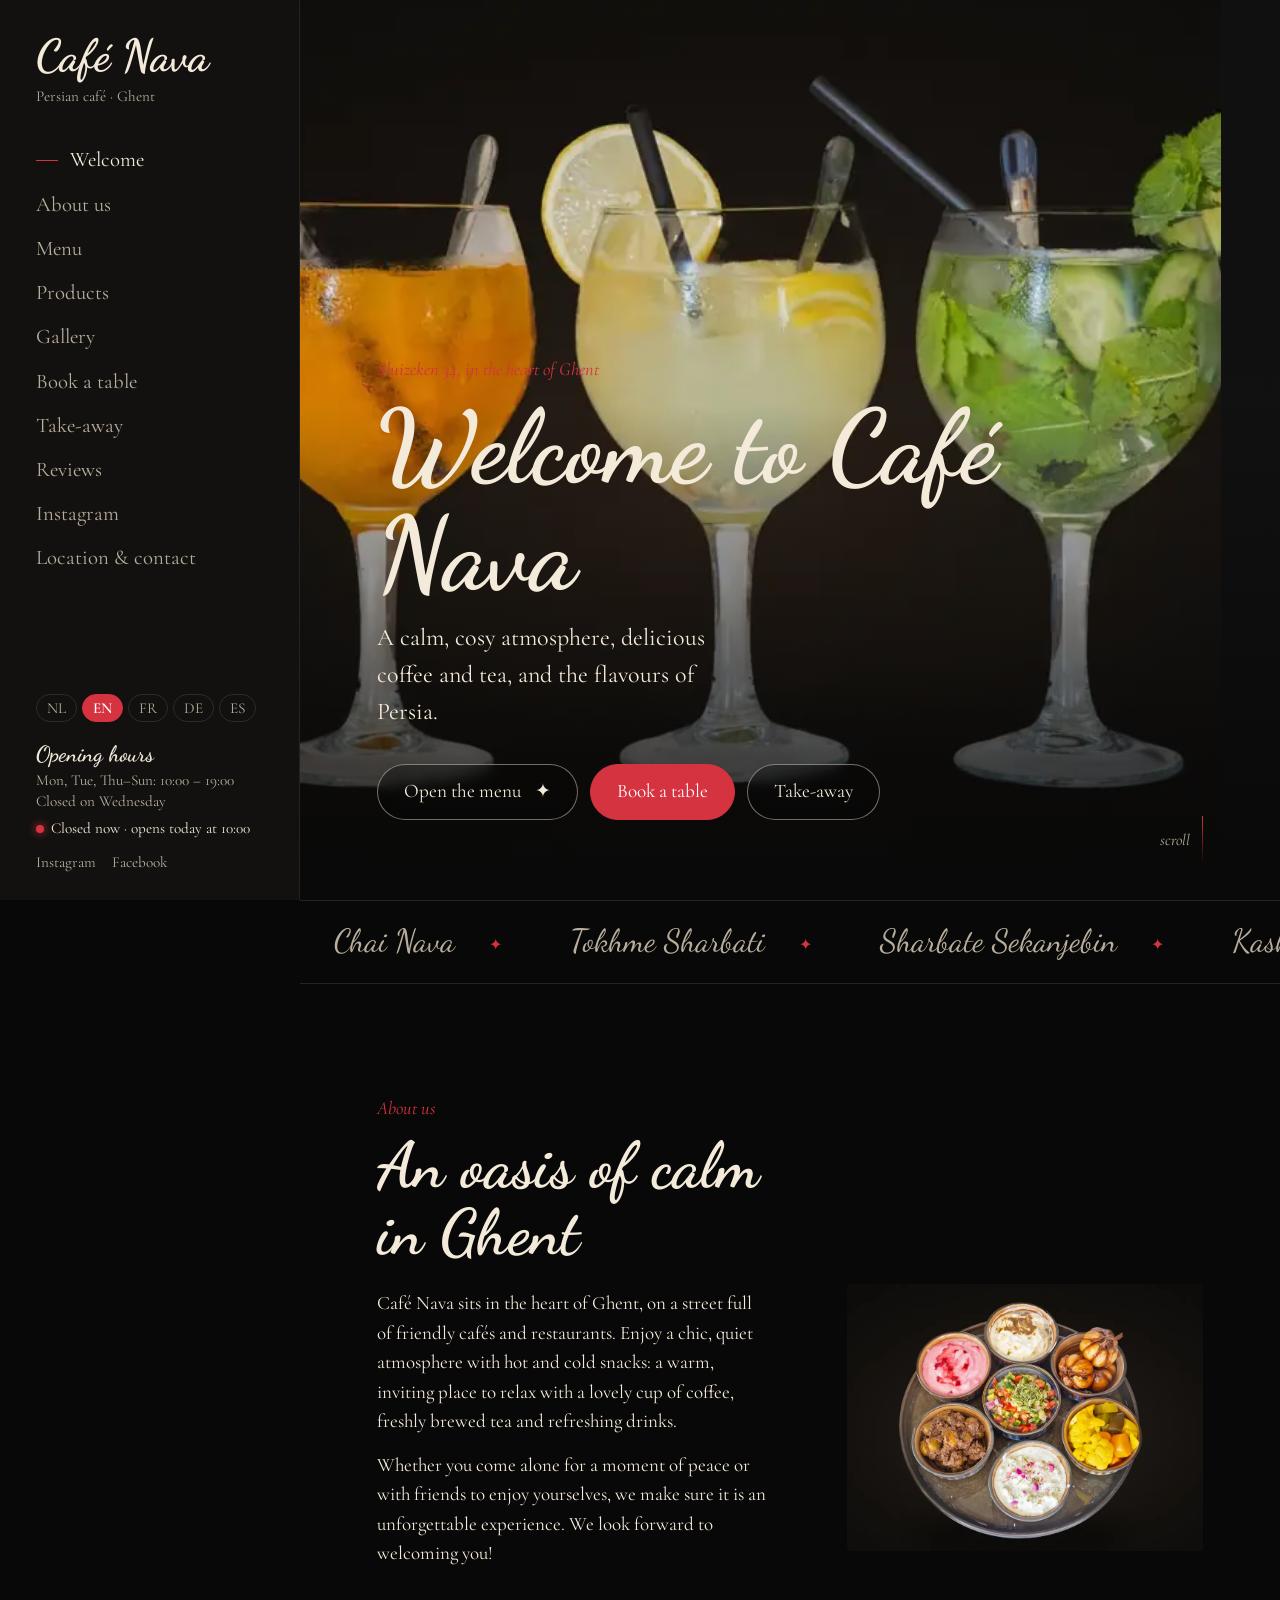
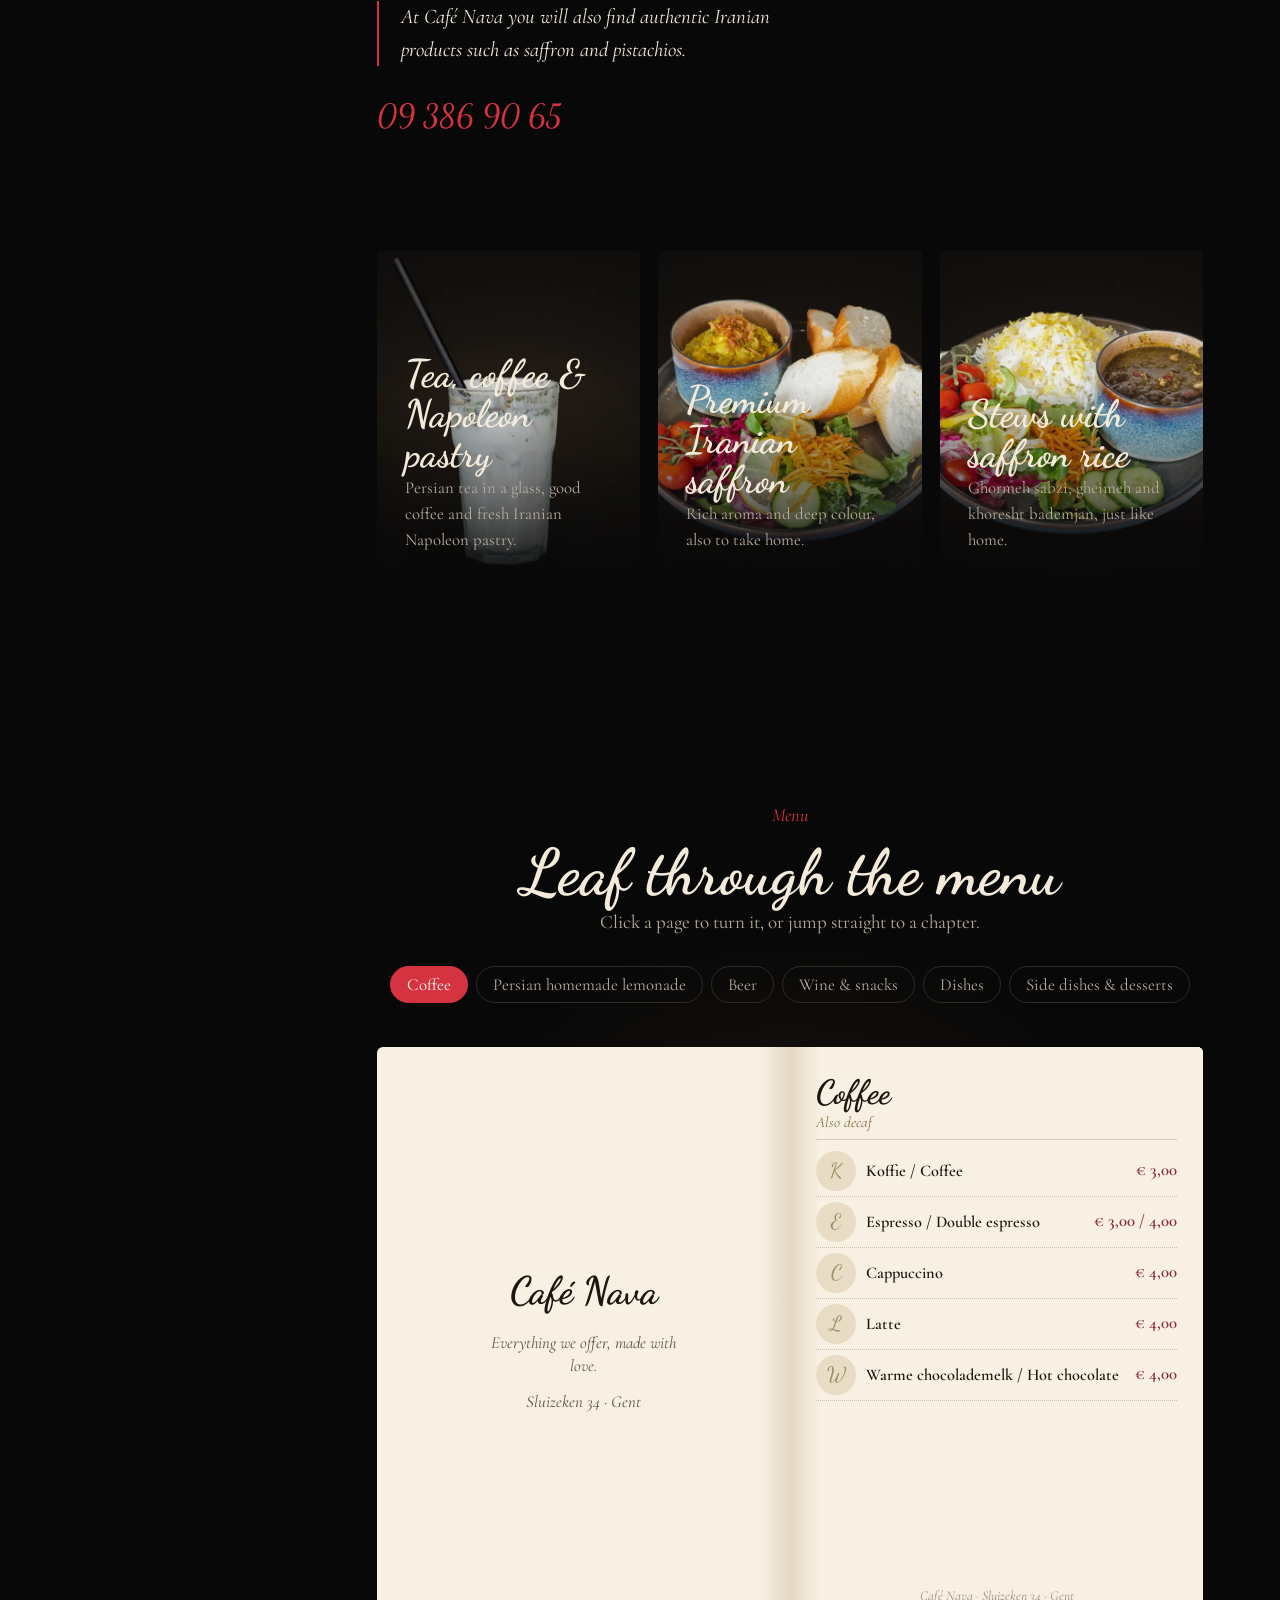
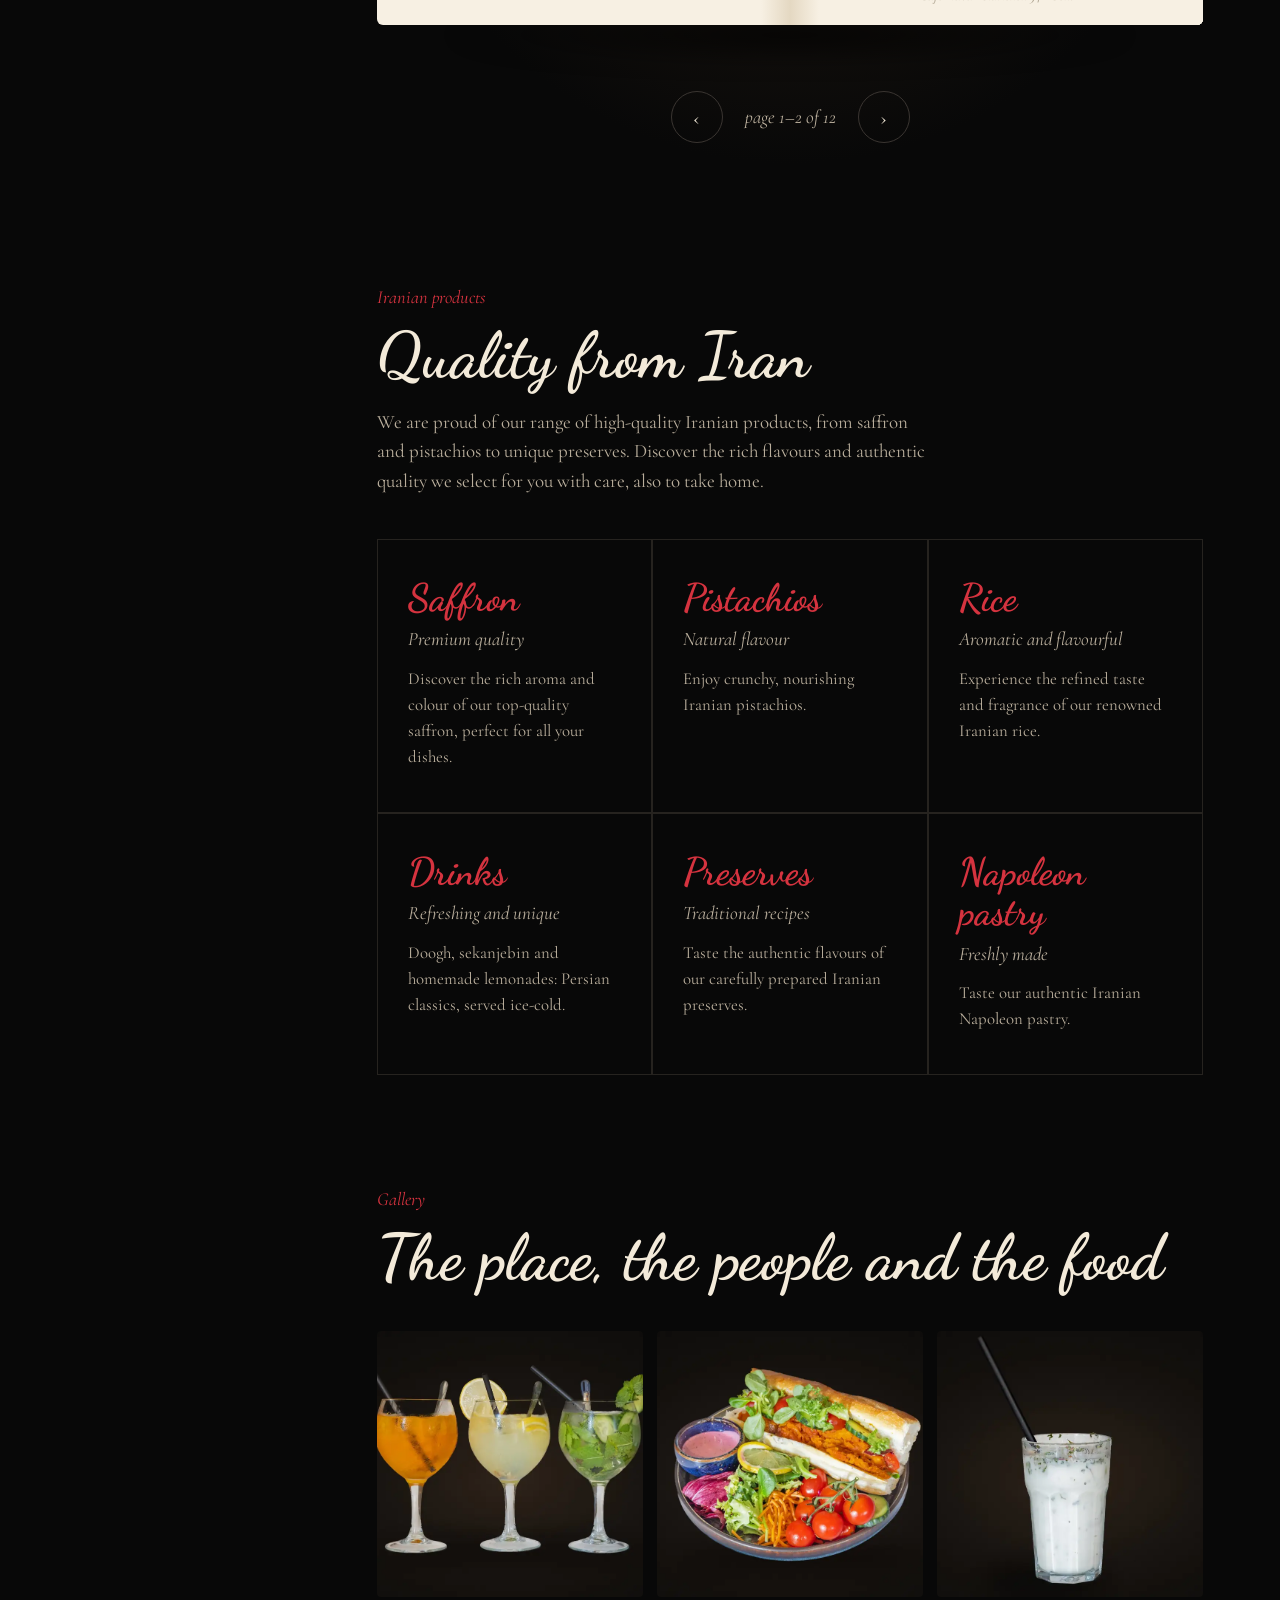
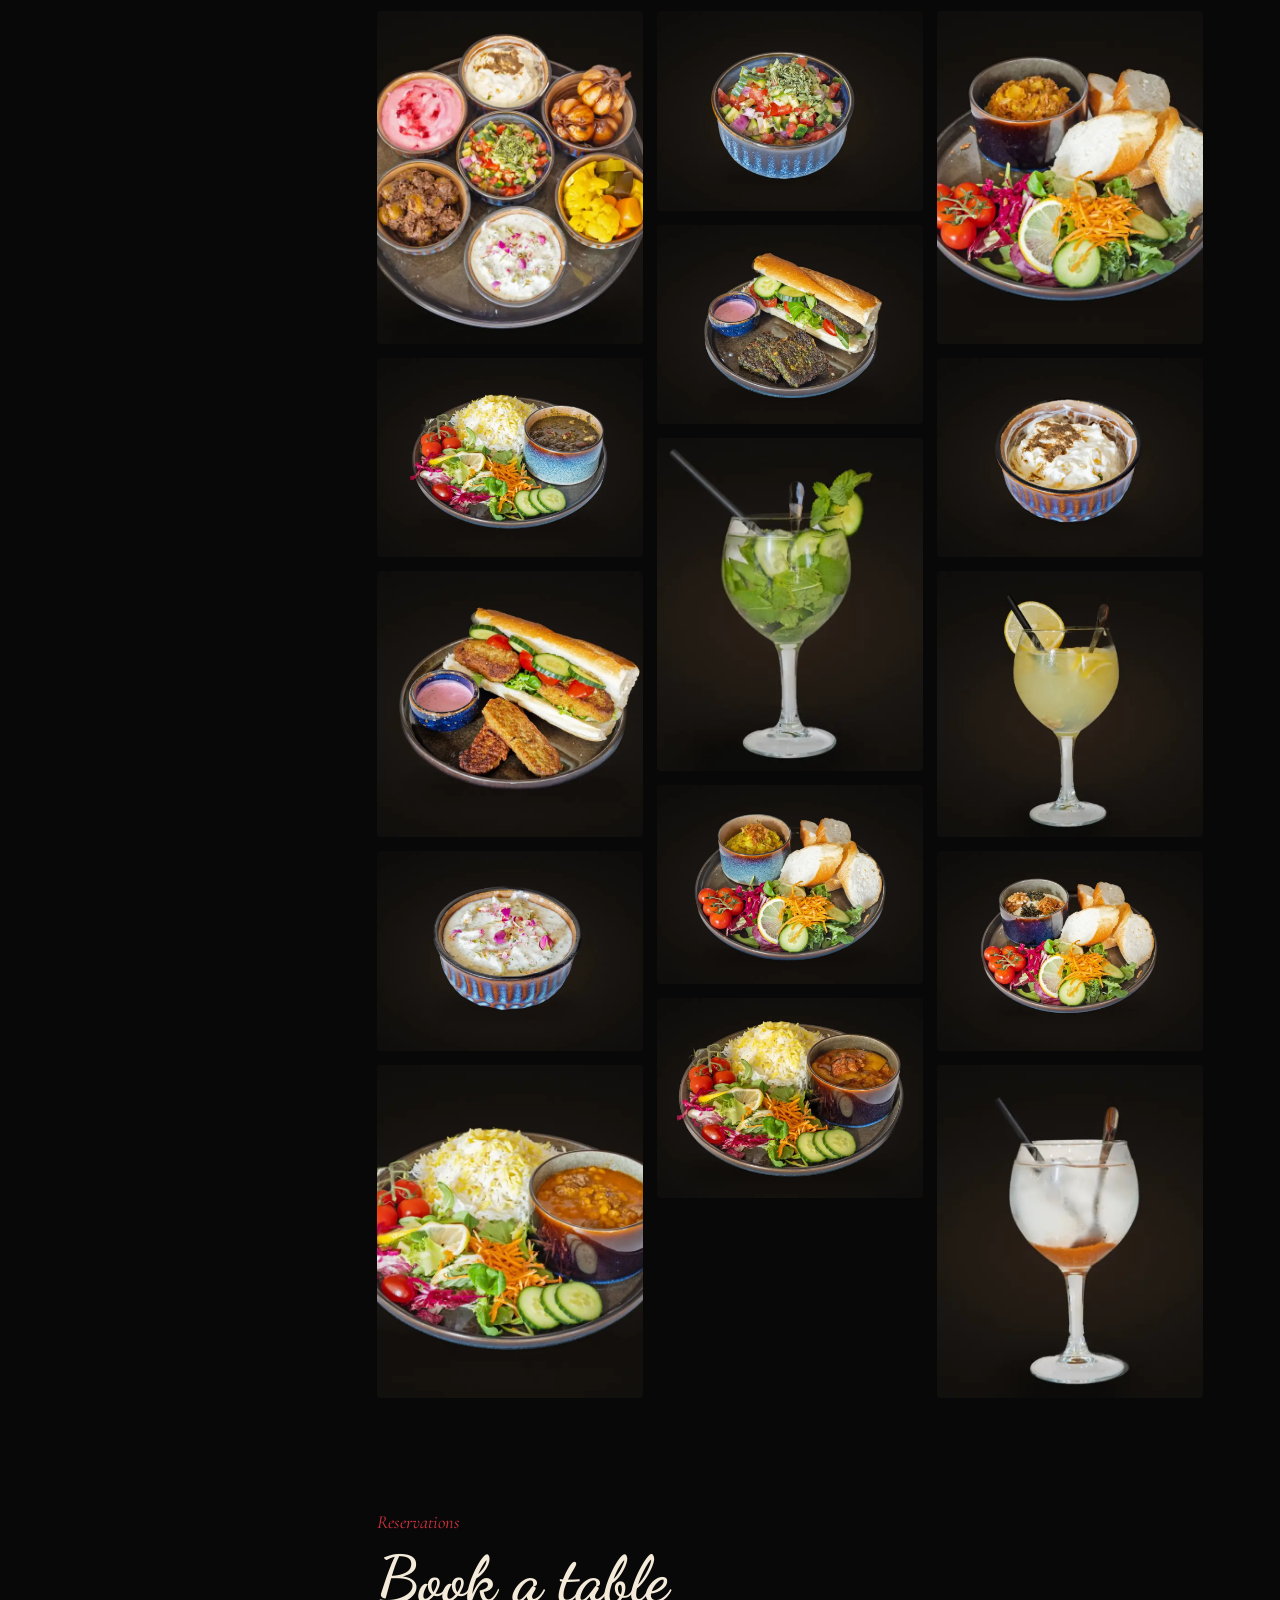
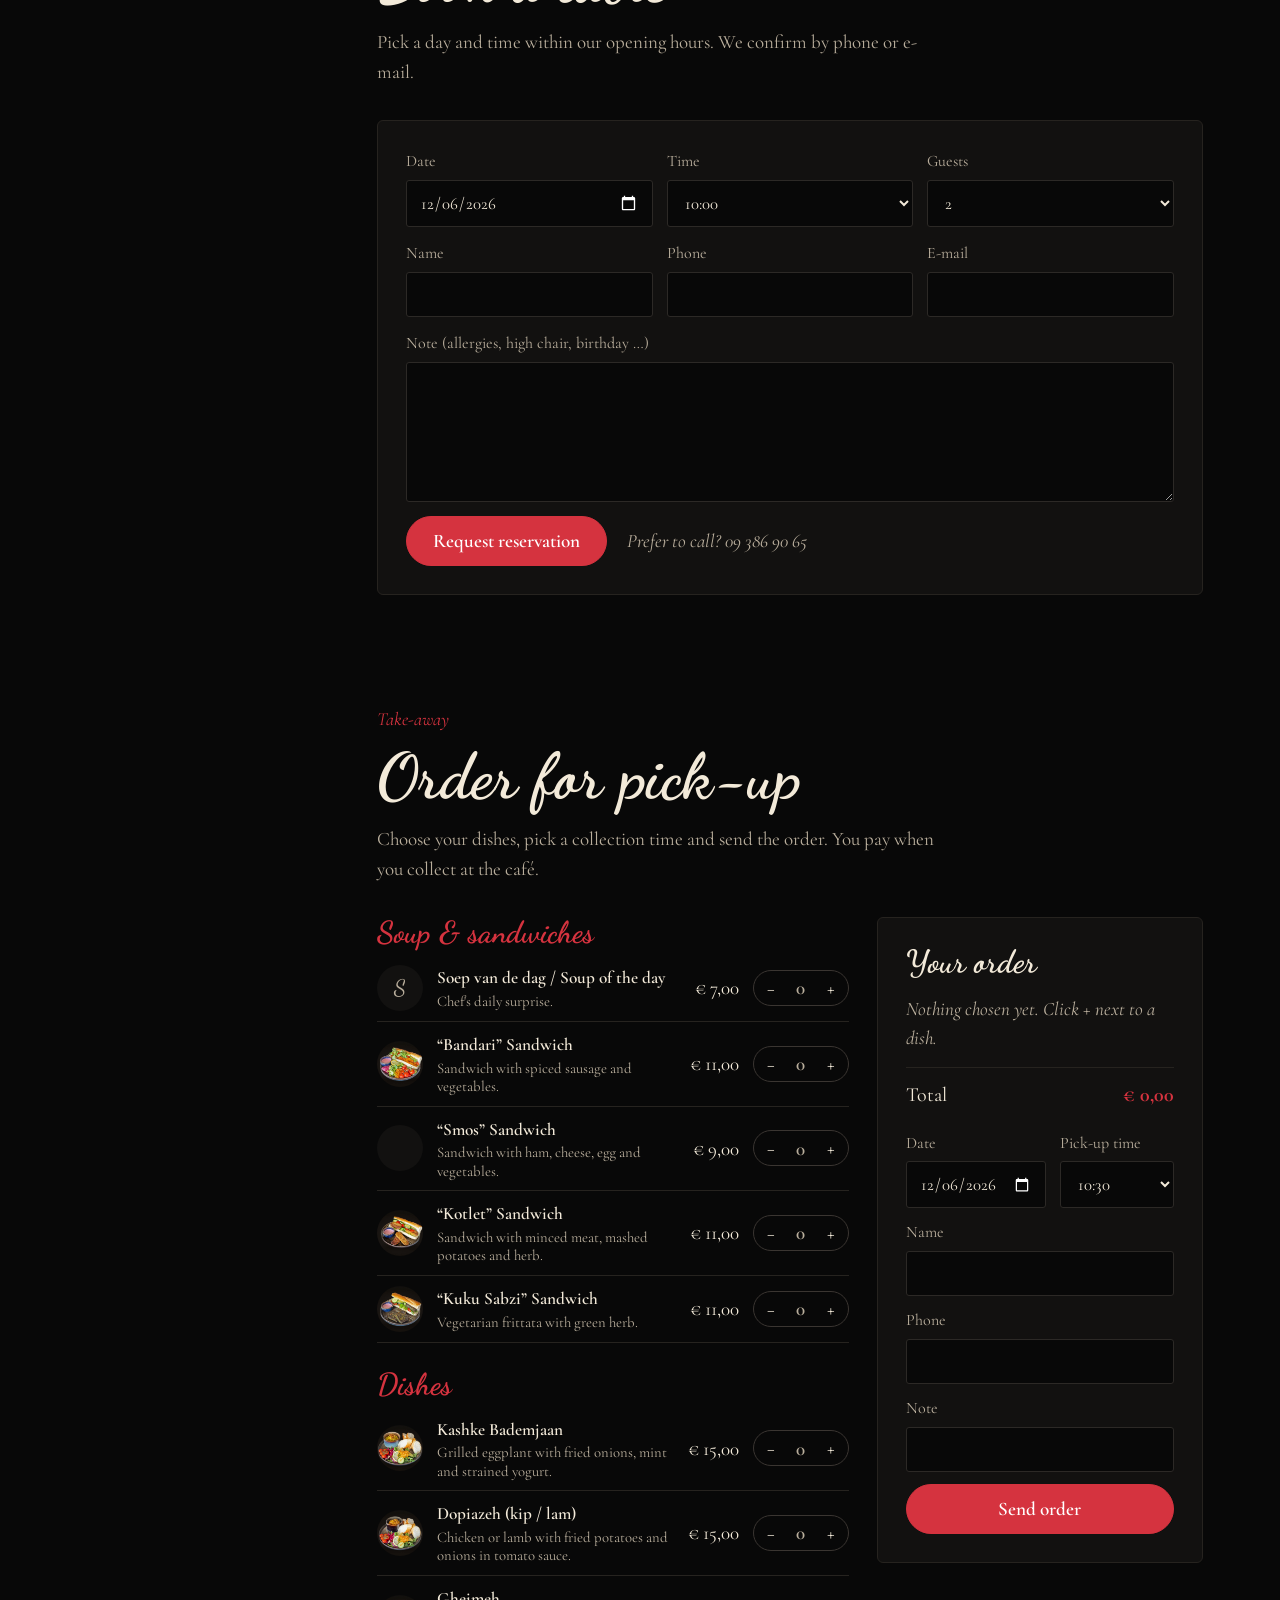
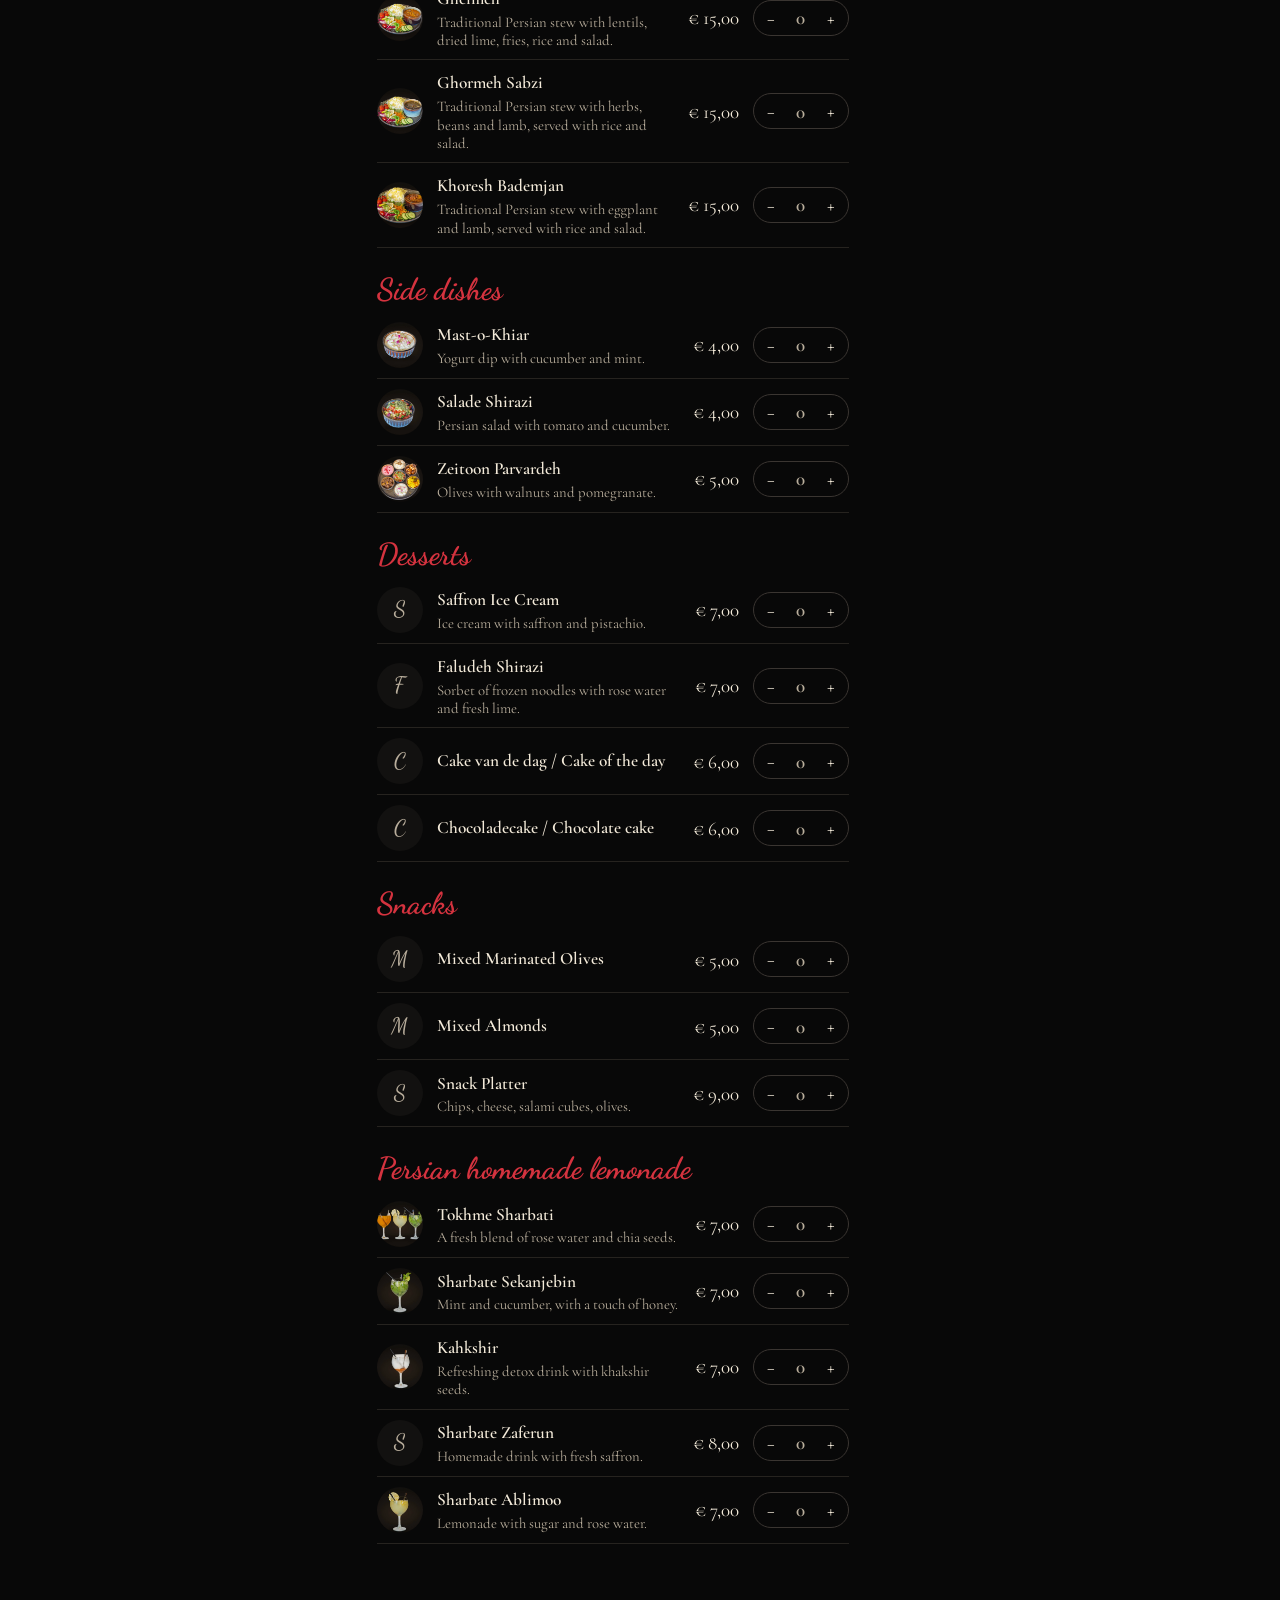
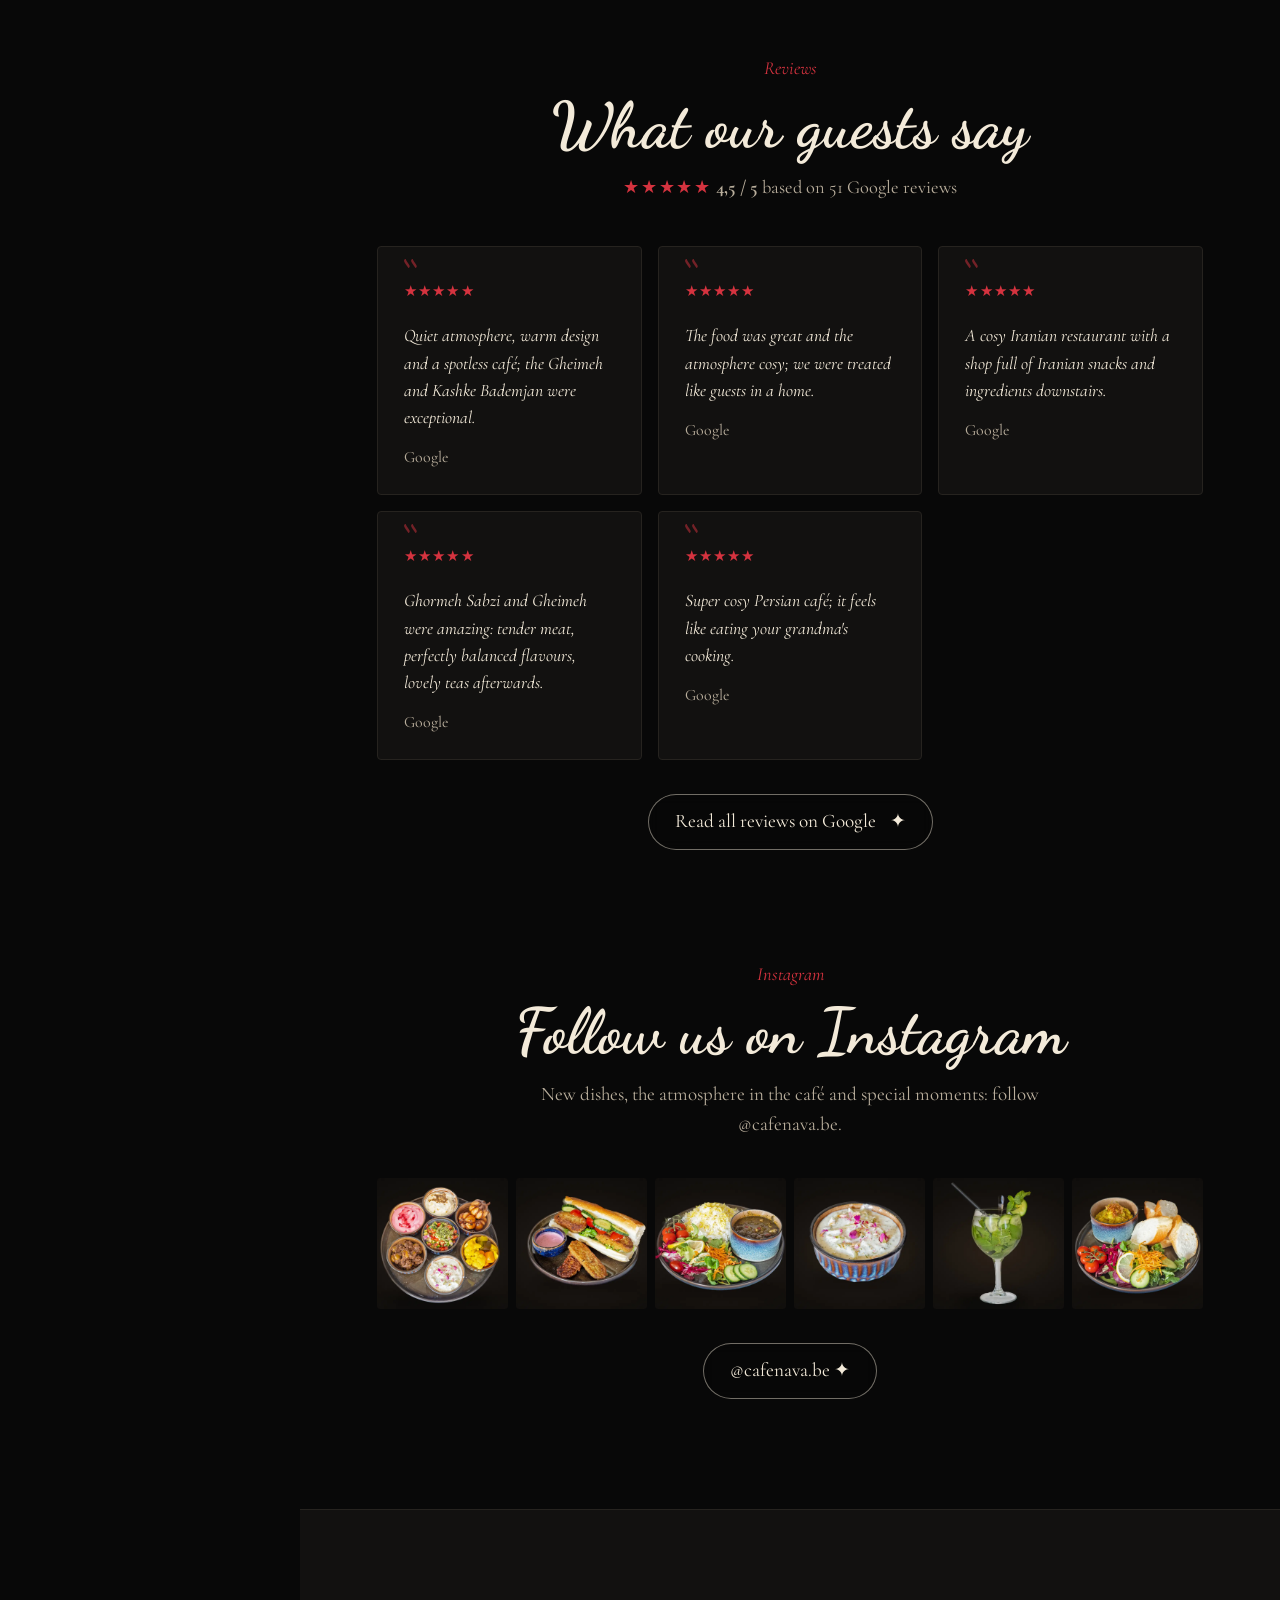
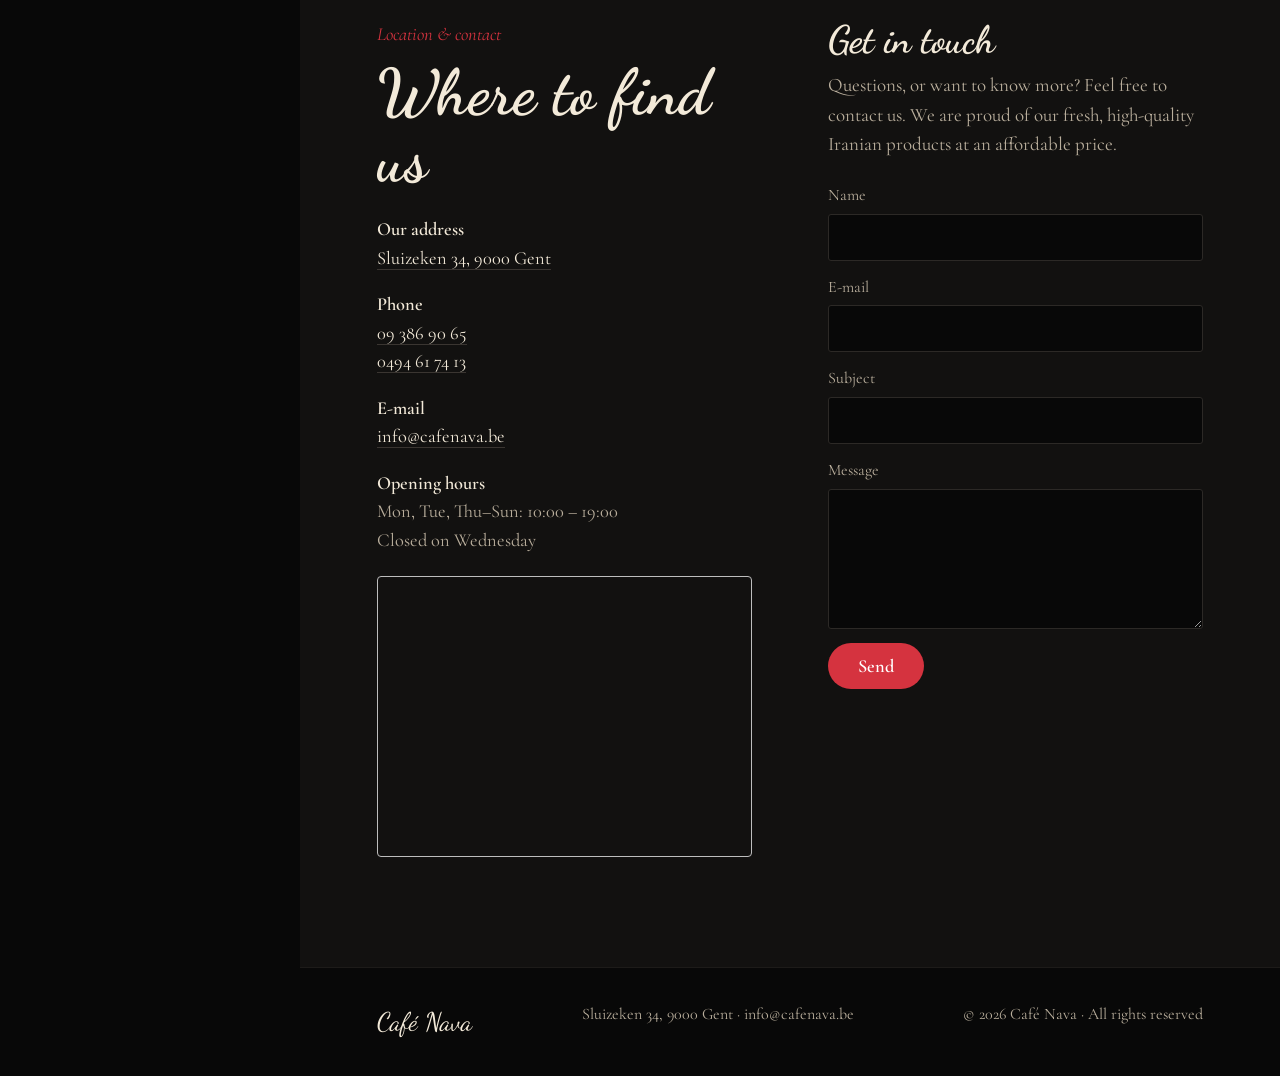
==== index.html @ cf7cc7df "Add files via upload" ====
<!DOCTYPE html>
<html lang="nl">
<head>
<meta charset="utf-8">
<meta name="viewport" content="width=device-width, initial-scale=1">
<title>Café Nava — Perzisch café in Gent</title>
<meta name="description" content="Café Nava, Sluizeken 34 Gent. Perzische thee, koffie, mezze, stoofpotten, saffraan en pistaches in een oase van rust.">
<link rel="preconnect" href="https://fonts.googleapis.com">
<link rel="preconnect" href="https://fonts.gstatic.com" crossorigin>
<link href="https://fonts.googleapis.com/css2?family=Dancing+Script:wght@500;700&family=Cormorant+Garamond:ital,wght@0,400;0,500;0,600;1,400;1,500&display=swap" rel="stylesheet">
<style>
:root{
  --ink:#080808;--coal:#121110;--line:#26231f;
  --cream:#f3ead9;--dim:#b9ae9c;--saffron:#d5333f;--pom:#b8333f;
  --paper:#f7f0e3;--paper-ink:#241d17;
  --sidebar:300px;
  --script:'Dancing Script','Brush Script MT',cursive;
  --body:'Cormorant Garamond',Georgia,'Times New Roman',serif;
}
*{box-sizing:border-box;margin:0;padding:0}
html{scroll-behavior:smooth}
body{background:var(--ink);color:var(--cream);font-family:var(--body);font-size:19px;line-height:1.55;overflow-x:hidden}
img{display:block;max-width:100%}
a{color:inherit}
h1,h2,h3{font-family:var(--script);font-weight:700;line-height:1.05}
h1{font-size:clamp(3rem,8vw,6.8rem)}
h2{font-size:clamp(2.5rem,5vw,4.3rem)}
h3{font-size:clamp(1.8rem,3vw,2.4rem)}
p{max-width:62ch}
:focus-visible{outline:2px solid var(--saffron);outline-offset:3px}
@media (prefers-reduced-motion:reduce){*{animation:none!important;transition:none!important}html{scroll-behavior:auto}}

/* ---------- sidebar ---------- */
.side{position:fixed;top:0;bottom:0;left:0;width:var(--sidebar);background:var(--coal);border-right:1px solid var(--line);display:flex;flex-direction:column;padding:34px 36px 24px;z-index:60;overflow:hidden}
.brand{text-decoration:none;display:block}
.brand .word{font-family:var(--script);font-size:2.8rem;font-weight:700;line-height:1;color:var(--cream)}
.brand .sub{font-size:.95rem;color:var(--dim);margin-top:6px}
.nav{margin-top:30px;display:flex;flex-direction:column}
.nav a{text-decoration:none;font-size:1.3rem;padding:6px 0;color:var(--dim);display:flex;align-items:center;gap:0;transition:color .3s,gap .35s}
.nav a::before{content:"";width:0;height:1px;background:var(--saffron);transition:width .35s}
.nav a:hover,.nav a.active{color:var(--cream);gap:12px}
.nav a:hover::before,.nav a.active::before{width:22px}
.langs{margin-top:auto;padding-top:20px;display:flex;gap:5px;flex-wrap:wrap}
.langs button{background:none;border:1px solid #2f2b27;color:var(--dim);font-family:var(--body);font-size:.95rem;padding:4px 10px;border-radius:999px;cursor:pointer;transition:.3s}
.langs button:hover{border-color:var(--saffron);color:var(--cream);transform:translateY(-2px)}
.langs button.on{background:var(--saffron);border-color:var(--saffron);color:#fff;font-weight:600}
.side .hours{margin-top:16px;font-size:.95rem;color:var(--dim);line-height:1.4}
.side .hours strong{color:var(--cream);font-weight:600;display:block;font-family:var(--script);font-size:1.4rem}
.status{display:inline-flex;align-items:center;gap:7px;margin-top:6px;color:var(--cream)}.status::before{content:"";width:8px;height:8px;border-radius:50%;background:#3fb46a;box-shadow:0 0 8px #3fb46a}.status.closed::before{background:var(--saffron);box-shadow:0 0 8px var(--saffron)}
.side .social{margin-top:12px;display:flex;gap:16px;font-size:.95rem}
.side .social a{color:var(--dim);text-decoration:none;border-bottom:1px solid transparent;transition:.3s}
.side .social a:hover{color:var(--saffron);border-color:var(--saffron)}
.topbar{display:none}
@media (min-width:901px) and (max-height:720px){.side{padding-top:22px}.brand .word{font-size:2.3rem}.nav{margin-top:18px}.nav a{font-size:1.15rem;padding:4px 0}.side .hours{display:none}}

/* ---------- main ---------- */
main{margin-left:var(--sidebar)}
section{padding:110px clamp(28px,6vw,96px)}
.eyebrow{font-style:italic;color:var(--saffron);font-size:1.15rem;margin-bottom:10px}

/* hero */
.hero{position:relative;min-height:100vh;padding:0;display:grid;place-items:end start;overflow:hidden;isolation:isolate;background:#111}
.hero .bg{position:absolute;left:-6%;top:-6%;width:112%;height:112%;object-fit:cover;object-position:center 40%;z-index:-2;animation:drift 24s ease-in-out infinite alternate}
@keyframes drift{from{transform:translate(0,0) scale(1)}to{transform:translate(-2%,2%) scale(1.07)}}
.hero::after{content:"";position:absolute;inset:0;background:linear-gradient(180deg,rgba(8,8,8,.1) 0%,rgba(8,8,8,.05) 45%,rgba(8,8,8,.93) 100%);z-index:-1}
.hero .txt{padding:0 clamp(28px,6vw,96px) 80px}
.hero .line{overflow:hidden}
.hero .line>*{transform:translateY(110%);animation:rise 1.1s cubic-bezier(.2,.8,.2,1) forwards}
.hero .line:nth-child(2)>*{animation-delay:.15s}.hero .line:nth-child(3)>*{animation-delay:.3s}.hero .line:nth-child(4)>*{animation-delay:.45s}
@keyframes rise{to{transform:none}}
.hero p{font-size:1.5rem;color:var(--cream);max-width:34ch;margin-top:10px}
.btn{display:inline-flex;gap:14px;align-items:center;text-decoration:none;font-size:1.2rem;border:1px solid rgba(243,234,217,.45);padding:12px 26px;border-radius:999px;transition:.35s;background:rgba(8,8,8,.35);backdrop-filter:blur(6px);cursor:pointer;font-family:var(--body);color:var(--cream)}
.btn:hover{background:var(--saffron);color:#fff;border-color:var(--saffron);transform:translateY(-2px)}
.hero .ctas{display:flex;gap:12px;flex-wrap:wrap;margin-top:34px}
.btn.solid{background:var(--saffron);border-color:var(--saffron);color:#fff}
.btn.solid:hover{background:var(--cream);color:#1a1207;border-color:var(--cream)}
.scrollhint{position:absolute;right:clamp(28px,6vw,96px);bottom:36px;font-style:italic;color:var(--dim);font-size:1rem;display:flex;align-items:center;gap:12px}
.scrollhint i{width:1px;height:48px;background:linear-gradient(var(--saffron),transparent);animation:pulse 2s infinite}
@keyframes pulse{50%{opacity:.25}}

/* reveal */
.rv{opacity:0;transform:translateY(28px);transition:opacity .9s ease,transform .9s cubic-bezier(.2,.8,.2,1)}
.rv.in{opacity:1;transform:none}

/* marquee */
.marq{overflow:hidden;border-top:1px solid var(--line);border-bottom:1px solid var(--line);padding:16px 0;white-space:nowrap;font-family:var(--script);font-size:2rem;color:var(--dim)}
.marq div{display:inline-block;animation:slide 40s linear infinite}
.marq span{margin:0 34px}.marq span::after{content:"✦";color:var(--saffron);margin-left:34px;font-size:1rem;vertical-align:middle}
@keyframes slide{to{transform:translateX(-50%)}}

/* intro */
.intro{display:grid;grid-template-columns:1.05fr .95fr;gap:clamp(40px,6vw,96px);align-items:center}
.intro .pic{aspect-ratio:4/3;overflow:hidden;border-radius:4px;cursor:zoom-in;position:relative}
.intro .pic img{width:100%;height:100%;object-fit:cover;transition:transform 1.4s cubic-bezier(.2,.8,.2,1)}
.intro .pic:hover img{transform:scale(1.05)}
.intro blockquote{margin-top:34px;padding-left:22px;border-left:2px solid var(--saffron);font-style:italic;font-size:1.3rem}
.intro .phone{display:inline-block;margin-top:26px;font-family:var(--script);font-size:2rem;text-decoration:none;color:var(--saffron);transition:.3s}
.intro .phone:hover{letter-spacing:.03em}

/* feature tiles */
.feat{display:grid;grid-template-columns:repeat(3,1fr);gap:18px;padding-top:0}
.feat a{position:relative;overflow:hidden;border-radius:4px;aspect-ratio:4/5;display:flex;align-items:flex-end;padding:28px;text-decoration:none;isolation:isolate}
.feat a img{position:absolute;inset:0;width:100%;height:100%;object-fit:cover;transition:transform 1.4s cubic-bezier(.2,.8,.2,1);z-index:-2}
.feat a::after{content:"";position:absolute;inset:0;background:linear-gradient(0deg,rgba(8,8,8,.95),rgba(8,8,8,.05) 60%);z-index:-1}
.feat a:hover img{transform:scale(1.07) rotate(-1deg)}
.feat a p{color:var(--dim);font-size:1.05rem}
.feat a h3{transition:transform .5s}
.feat a:hover h3{transform:translateX(6px)}

/* ---------- menu / book ---------- */
.menu{background:radial-gradient(60% 50% at 50% 55%,#241c14 0%,var(--ink) 70%);text-align:center;padding-bottom:140px}
.menu .lead{margin:0 auto;color:var(--dim)}
.chapters{display:flex;flex-wrap:wrap;justify-content:center;gap:8px;margin:30px auto 44px}
.chapters button{font-family:var(--body);font-size:1.05rem;background:none;color:var(--dim);border:1px solid #2f2b27;padding:7px 16px;border-radius:999px;cursor:pointer;transition:.3s}
.chapters button:hover{color:var(--cream);border-color:var(--dim);transform:translateY(-2px)}
.chapters button.on{color:#fff;background:var(--saffron);border-color:var(--saffron)}
.stage{perspective:2600px;margin:0 auto;position:relative}
.book{position:relative;margin:0 auto;transform-style:preserve-3d;transition:transform 1.1s cubic-bezier(.4,.1,.2,1)}
.sheet{position:absolute;top:0;left:50%;width:50%;height:100%;transform-origin:left center;transform-style:preserve-3d;transition:transform 1.15s cubic-bezier(.45,.05,.2,1);cursor:pointer}
.sheet.flipped{transform:rotateY(-180deg)}
.face{position:absolute;inset:0;backface-visibility:hidden;-webkit-backface-visibility:hidden;overflow:hidden;background:var(--paper);color:var(--paper-ink)}
.face.back{transform:rotateY(180deg)}
.face.front{border-radius:0 6px 6px 0;background:linear-gradient(90deg,#e4d8c2 0,var(--paper) 7%)}
.face.back{border-radius:6px 0 0 6px;background:linear-gradient(270deg,#e4d8c2 0,var(--paper) 7%)}
.book .spine{position:absolute;left:50%;top:0;bottom:0;width:2px;background:rgba(0,0,0,.35);transform:translateX(-1px)}
.stage .shadow{position:absolute;left:8%;right:8%;bottom:-40px;height:60px;background:radial-gradient(ellipse at center,rgba(0,0,0,.7),transparent 70%);filter:blur(10px);z-index:-1}
/* menu-card pages */
.pg{height:100%;padding:28px 26px 20px;display:flex;flex-direction:column;text-align:left;font-size:.98rem;line-height:1.35}
.pg h3{font-size:2.1rem;color:#1c1611;margin-bottom:2px}
.pg .fa{font-style:italic;color:#8a6d3b;font-size:.95rem;margin-bottom:6px;padding-bottom:6px;border-bottom:1px solid #d8ccb4}
.pg .item{display:grid;grid-template-columns:auto 1fr auto;gap:0 10px;align-items:center;padding:5px 0;border-bottom:1px dotted #cbbfa8}
.pg.dense .item{padding:3px 0}.pg.dense .item .th,.pg.dense .item .noth{width:32px;height:32px}.pg.dense .sub{margin:6px 0 0;font-size:1.3rem}.pg.dense h3{margin-bottom:0}
.pg .sub{font-family:var(--script);font-size:1.5rem;color:#8a2a32;margin:10px 0 2px;font-weight:700}
.pg .item:last-of-type{border-bottom:0}
.pg .item .th{width:40px;height:40px;border-radius:50%;object-fit:cover;cursor:zoom-in;transition:transform .4s;box-shadow:0 2px 6px rgba(0,0,0,.25)}
.pg .item .th:hover{transform:scale(1.15) rotate(-6deg)}
.pg .item .noth{width:40px;height:40px;border-radius:50%;background:#e8dcc4;display:grid;place-items:center;color:#a08c66;font-family:var(--script);font-size:1.3rem}
.pg .item b{font-weight:600;font-size:1.02rem;color:#1c1611;display:block}
.pg .item small{color:#5e5245;font-size:.84rem;line-height:1.2;display:block}
.pg .item .pr{font-weight:600;color:#8a2a32;white-space:nowrap;font-size:1.05rem}
.pg .item .pr.empty{color:#b3a48a;font-weight:400}
.pg.short .item .th,.pg.short .item .noth{width:58px;height:58px}
.pg .big{flex:1 1 0;min-height:120px;margin-top:16px;border-radius:4px;overflow:hidden}
.pg .big img.th{width:100%;height:100%;border-radius:4px;box-shadow:none}
.pg .big img.th:hover{transform:scale(1.03) rotate(0)}
.stack .card .pg .big{aspect-ratio:16/10;flex:none}
.pg .foot{margin-top:auto;padding-top:14px;font-size:.85rem;color:#9b8f7a;text-align:center;font-style:italic}
.pg.cover{box-shadow:inset 0 0 0 1px rgba(243,234,217,.18),inset 0 0 0 6px #1b1512,inset 0 0 0 7px rgba(213,51,63,.55);background:#1b1512;color:var(--cream);align-items:center;justify-content:center;text-align:center;background-image:radial-gradient(circle at 50% 35%,#3a2b1d,transparent 60%)}
.pg.cover .w{font-family:var(--script);font-size:3.6rem;font-weight:700;line-height:1}
.pg.cover .s{font-style:italic;color:var(--dim);margin-top:8px;font-size:1.05rem;line-height:1.5}
.pg.cover .orn{width:60px;height:1px;background:var(--saffron);margin:24px auto}
.pg.cover .open{position:absolute;bottom:26px;left:0;right:0;font-size:.9rem;color:var(--saffron);font-style:italic}
.pg.note{align-items:center;justify-content:center;text-align:center;color:#5e5245;font-style:italic}
.pg.note .w{font-family:var(--script);font-size:2.4rem;color:#1c1611;font-style:normal;font-weight:700}
.pg.note p{font-size:1.05rem;margin-top:14px;max-width:28ch}
.bookctl{display:flex;justify-content:center;align-items:center;gap:22px;margin-top:66px;color:var(--dim);font-style:italic}
.bookctl button{width:52px;height:52px;border-radius:50%;background:none;border:1px solid #3a3531;color:var(--cream);font-size:1.4rem;cursor:pointer;transition:.3s;font-family:var(--body)}
.bookctl button:hover{background:var(--saffron);color:#fff;border-color:var(--saffron);transform:scale(1.08)}
.bookctl button:disabled{opacity:.3;pointer-events:none}
.stack{display:none}
.stack .card{position:relative;background:var(--paper);color:var(--paper-ink);border-radius:6px;margin:0 auto 18px;max-width:440px;overflow:hidden;box-shadow:0 20px 40px rgba(0,0,0,.5)}
.stack .card .pg{height:auto}
.stack .card .pg.cover{min-height:260px}

/* products */
.products{padding-top:0}
.prodgrid{display:grid;grid-template-columns:repeat(auto-fit,minmax(220px,1fr));gap:2px;background:var(--line);border:1px solid var(--line);margin-top:44px}
.prodgrid article{background:var(--ink);padding:38px 30px 42px;transition:background .5s,transform .5s;position:relative;overflow:hidden}
.prodgrid article::before{content:"";position:absolute;inset:auto -40px -40px auto;width:120px;height:120px;border-radius:50%;background:radial-gradient(var(--saffron),transparent 70%);opacity:0;transition:.6s}
.prodgrid article:hover{background:var(--coal)}
.prodgrid article:hover::before{opacity:.25}
.prodgrid h3{color:var(--saffron)}
.prodgrid em{display:block;color:var(--dim);margin:6px 0 12px}
.prodgrid p{font-size:1.05rem;color:var(--dim)}

/* gallery */
.gal{padding-top:0}
.grid{columns:3;column-gap:14px;margin-top:40px}
.grid figure{aspect-ratio:4/3;break-inside:avoid;margin-bottom:14px;position:relative;overflow:hidden;border-radius:4px;cursor:zoom-in;background:#111;opacity:0;transform:translateY(20px) scale(.97);transition:opacity .8s,transform .8s cubic-bezier(.2,.8,.2,1)}
.grid figure.in{opacity:1;transform:none}
.grid figure:nth-child(3n+1){aspect-ratio:1/1}.grid figure:nth-child(4n+2){aspect-ratio:4/5}
.grid img{width:100%;height:100%;object-fit:cover;transition:transform 1.2s cubic-bezier(.2,.8,.2,1)}
.grid figure:hover img{transform:scale(1.06)}
.grid figcaption{position:absolute;left:0;right:0;bottom:0;padding:26px 16px 12px;font-family:var(--script);font-size:1.5rem;background:linear-gradient(transparent,rgba(8,8,8,.85));opacity:0;transform:translateY(8px);transition:.4s}
.grid figure:hover figcaption{opacity:1;transform:none}
.lb{position:fixed;inset:0;background:rgba(5,5,5,.94);display:none;place-items:center;z-index:100;padding:30px;cursor:zoom-out}
.lb.open{display:grid}
.lb img{max-height:88vh;max-width:92vw;border-radius:4px;box-shadow:0 40px 80px rgba(0,0,0,.6);animation:zoom .45s cubic-bezier(.2,.8,.2,1)}
@keyframes zoom{from{transform:scale(.85);opacity:0}}
.lb b{position:absolute;bottom:26px;left:0;right:0;text-align:center;font-family:var(--script);font-size:2rem;font-weight:700}
.lb .x{position:absolute;top:18px;right:24px;font-size:2rem;color:var(--dim)}



/* reservation + takeaway */
.resv{padding-top:0}
.panel{background:var(--coal);border:1px solid var(--line);border-radius:6px;padding:28px;margin-top:34px;display:grid;gap:14px}
.panel .row{display:grid;grid-template-columns:repeat(3,1fr);gap:14px}
.panel .row.two{grid-template-columns:1fr 1fr}
.panel label{display:grid;gap:6px;font-size:1rem;color:var(--dim)}
.panel input,.panel select,.panel textarea{background:var(--ink);border:1px solid #2c2926;color:var(--cream);font-family:var(--body);font-size:1.05rem;padding:11px 13px;border-radius:3px;width:100%;color-scheme:dark}
.panel input:focus,.panel select:focus,.panel textarea:focus{border-color:var(--saffron);outline:none;box-shadow:0 0 0 3px rgba(213,51,63,.18)}
.panel select option{background:#141312}
.panel .actions{display:flex;align-items:center;gap:20px;flex-wrap:wrap}
.panel .hint{color:var(--dim);font-style:italic}
.err{color:var(--saffron);font-style:italic;min-height:1.2em;margin:0}
.err:empty{display:none}
.done{display:none;border-top:1px solid var(--line);padding-top:18px}
.done.show{display:block;animation:zoom .5s cubic-bezier(.2,.8,.2,1)}
.done h4{font-family:var(--script);font-size:1.9rem;color:var(--cream)}
.done pre{white-space:pre-wrap;font-family:var(--body);background:var(--ink);padding:14px;border-radius:4px;margin:12px 0;color:var(--dim);font-size:1rem;line-height:1.45}
.done .send{display:flex;gap:10px;flex-wrap:wrap}
.done .send a{text-decoration:none}
.take{padding-top:0}
.takewrap{display:grid;grid-template-columns:1.3fr .9fr;gap:28px;margin-top:34px;align-items:start}
.take .items h3{font-size:1.9rem;color:var(--saffron);margin:26px 0 6px}
.take .items h3:first-child{margin-top:0}
.take .it{display:grid;grid-template-columns:auto 1fr auto auto;gap:0 14px;align-items:center;padding:10px 0;border-bottom:1px solid var(--line)}
.take .it img,.take .it .noth{width:46px;height:46px;border-radius:50%;object-fit:cover;cursor:zoom-in}
.take .it .noth{background:var(--coal);display:grid;place-items:center;color:var(--dim);font-family:var(--script);font-size:1.4rem;cursor:default}
.take .it b{display:block;font-weight:600;font-size:1.08rem}
.take .it small{color:var(--dim);font-size:.92rem;display:block;line-height:1.25}
.take .it .pr{white-space:nowrap;color:var(--cream)}
.qty{display:inline-flex;align-items:center;border:1px solid #3a3531;border-radius:999px;overflow:hidden}
.qty button{width:34px;height:34px;background:none;border:0;color:var(--cream);font-size:1.2rem;cursor:pointer;transition:.25s;font-family:var(--body)}
.qty button:hover{background:var(--saffron);color:#fff}
.qty span{min-width:26px;text-align:center;font-weight:600}
.qty.zero span{color:var(--dim)}
.cart{position:sticky;top:24px;margin-top:0}
.cart h3{font-size:2rem;color:var(--cream)}
.cart .lines{display:grid;gap:6px;max-height:260px;overflow:auto}
.cart .lines .ln{display:grid;grid-template-columns:1fr auto auto;gap:10px;align-items:center;font-size:1rem}
.cart .lines .ln .qty{transform:scale(.85);transform-origin:right}
.cart .empty{color:var(--dim);font-style:italic}
.cart .total{display:flex;justify-content:space-between;font-size:1.25rem;border-top:1px solid var(--line);padding-top:12px}
.cart .total b{color:var(--saffron)}
.cart form{display:grid;gap:12px;margin-top:6px}
.cartbadge{position:fixed;right:22px;bottom:80px;background:var(--saffron);color:#fff;border-radius:999px;padding:10px 16px;text-decoration:none;font-weight:600;box-shadow:0 10px 30px rgba(0,0,0,.5);opacity:0;transform:translateY(20px);transition:.4s;z-index:50}
.cartbadge.show{opacity:1;transform:none}
@media (max-width:900px){.panel .row{grid-template-columns:1fr}.takewrap{grid-template-columns:1fr}.cart{position:static}}
/* reviews */
.reviews{padding-top:0;text-align:center}
.reviews .score{margin:14px auto 0;color:var(--dim);font-size:1.15rem}
.reviews .stars{color:var(--saffron);letter-spacing:.1em}
.revgrid{display:grid;grid-template-columns:repeat(auto-fit,minmax(260px,1fr));gap:16px;margin:44px 0 34px;text-align:left}
.revgrid article{background:var(--coal);border:1px solid var(--line);padding:28px 26px 24px;border-radius:4px;position:relative;transition:transform .5s,border-color .5s}
.revgrid article:hover{transform:translateY(-6px);border-color:var(--saffron)}
.revgrid article::before{content:"“";position:absolute;top:6px;left:18px;font-family:var(--script);font-size:4rem;color:var(--saffron);opacity:.5;line-height:1}
.revgrid p{font-size:1.1rem;font-style:italic;color:var(--cream);margin-top:18px}
.revgrid small{display:block;margin-top:14px;color:var(--dim)}
.revgrid .st{color:var(--saffron);letter-spacing:.08em;font-size:.95rem}
/* instagram */
.insta{padding-top:0;text-align:center}
.insta .rv p{margin-left:auto;margin-right:auto}
.iggrid{display:grid;grid-template-columns:repeat(6,1fr);gap:8px;margin:40px 0 34px}
.iggrid a{aspect-ratio:1;overflow:hidden;border-radius:3px;position:relative;display:block}
.iggrid img{width:100%;height:100%;object-fit:cover;transition:transform 1s cubic-bezier(.2,.8,.2,1)}
.iggrid a::after{content:"◎";position:absolute;inset:0;display:grid;place-items:center;background:rgba(213,51,63,.55);color:#fff;font-size:2rem;opacity:0;transition:.4s}
.iggrid a:hover::after{opacity:1}.iggrid a:hover img{transform:scale(1.1)}
@media (max-width:900px){.iggrid{grid-template-columns:repeat(3,1fr)}}
/* contact */
.contact{display:grid;grid-template-columns:1fr 1fr;gap:clamp(40px,6vw,96px);background:var(--coal);border-top:1px solid var(--line)}
.contact .info p{margin-bottom:18px;color:var(--dim);font-size:1.15rem}
.contact .info a{color:var(--cream);text-decoration:none;border-bottom:1px solid #3a3531;transition:.3s}
.contact .info a:hover{border-color:var(--saffron);color:var(--saffron)}
.contact .info strong{display:block;color:var(--cream);font-weight:600}
.map{aspect-ratio:4/3;border-radius:4px;overflow:hidden;filter:grayscale(1) invert(.9) contrast(.9);border:1px solid #2c2926;margin-top:22px}
.map iframe{width:100%;height:100%;border:0}
form{display:grid;gap:14px;margin-top:24px}
form label{display:grid;gap:6px;font-size:1rem;color:var(--dim)}
form input,form textarea{background:var(--ink);border:1px solid #2c2926;color:var(--cream);font-family:var(--body);font-size:1.1rem;padding:12px 14px;border-radius:3px;transition:.3s}
form input:focus,form textarea:focus{border-color:var(--saffron);outline:none;box-shadow:0 0 0 3px rgba(213,51,63,.18)}
form textarea{min-height:140px;resize:vertical}
form button{justify-self:start;font-family:var(--body);font-size:1.15rem;background:var(--saffron);color:#fff;border:0;padding:12px 30px;border-radius:999px;cursor:pointer;font-weight:600;transition:.3s}
form button:hover{background:var(--cream);color:#1a1207;transform:translateY(-2px)}
footer{margin-left:var(--sidebar);padding:34px clamp(28px,6vw,96px);display:flex;justify-content:space-between;gap:20px;flex-wrap:wrap;color:var(--dim);font-size:1rem;border-top:1px solid #1d1b19}
footer .w{font-family:var(--script);font-size:1.6rem;color:var(--cream)}
.totop{position:fixed;right:22px;bottom:22px;width:46px;height:46px;border-radius:50%;background:var(--saffron);color:#fff;border:0;font-size:1.3rem;cursor:pointer;opacity:0;transform:translateY(20px);transition:.4s;z-index:50}
.totop.show{opacity:1;transform:none}

/* ---------- responsive ---------- */
@media (max-width:1100px){.grid{columns:2}.feat{grid-template-columns:1fr 1fr}}
@media (max-width:900px){
  :root{--sidebar:0px}
  .side{transform:translateX(-100%);transition:transform .5s cubic-bezier(.2,.8,.2,1);width:min(320px,86vw);padding-top:90px}
  .side.open{transform:none;overflow-y:auto;box-shadow:40px 0 80px rgba(0,0,0,.6)}
  .topbar{display:flex;position:fixed;top:0;left:0;right:0;height:64px;z-index:70;align-items:center;justify-content:space-between;padding:0 20px;background:linear-gradient(rgba(8,8,8,.92),rgba(8,8,8,0));backdrop-filter:blur(8px)}
  .topbar .word{font-family:var(--script);font-size:1.9rem;font-weight:700;text-decoration:none;color:var(--cream)}
  .burger{width:44px;height:44px;background:none;border:0;cursor:pointer;display:grid;place-items:center}
  .burger span{display:block;width:26px;height:2px;background:var(--cream);margin:3px 0;transition:.4s}
  .burger.x span:nth-child(1){transform:translateY(8px) rotate(45deg)}.burger.x span:nth-child(2){opacity:0}.burger.x span:nth-child(3){transform:translateY(-8px) rotate(-45deg)}
  .intro,.contact{grid-template-columns:1fr}
  .stage,.bookctl{display:none}.stack{display:block}
  section{padding:90px 24px}.hero .txt{padding:0 24px 70px}
}
@media (max-width:600px){.grid{columns:1}.feat{grid-template-columns:1fr}}
</style>
</head>
<body>

<div class="topbar"><a class="word" href="#top">Café Nava</a><button class="burger" id="burger" aria-label="Menu"><span></span><span></span><span></span></button></div>

<aside class="side" id="side">
  <a class="brand" href="#top"><div class="word">Café Nava</div><div class="sub" data-i18n="brand_sub">Perzisch café · Gent</div></a>
  <nav class="nav" id="nav">
    <a href="#top" data-i18n="nav_home">Welkom</a>
    <a href="#over" data-i18n="nav_about">Over ons</a>
    <a href="#menu" data-i18n="nav_menu">Menukaart</a>
    <a href="#producten" data-i18n="nav_products">Producten</a>
    <a href="#galerij" data-i18n="nav_gallery">Galerij</a>
    <a href="#reserveren" data-i18n="nav_res">Reserveren</a>
    <a href="#afhalen" data-i18n="nav_take">Afhalen</a>
    <a href="#reviews" data-i18n="nav_reviews">Reviews</a>
    <a href="#instagram">Instagram</a>
    <a href="#contact" data-i18n="nav_contact">Locatie &amp; contact</a>
  </nav>
  <div class="langs" id="langs"><button data-lang="nl">NL</button><button data-lang="en">EN</button><button data-lang="fr">FR</button><button data-lang="de">DE</button><button data-lang="es">ES</button></div>
  <div class="hours"><strong data-i18n="hours_t">Openingsuren</strong><span data-i18n="hours_1">Ma, di, do, vr, za, zo: 10:00 – 19:00</span><br><span data-i18n="hours_2">Woensdag gesloten</span><br><span class="status" id="status"></span></div>
  <div class="social"><a href="https://www.instagram.com/cafenava.be/" target="_blank" rel="noopener">Instagram</a><a href="https://www.facebook.com/CafeNava.be/" target="_blank" rel="noopener">Facebook</a></div>
</aside>

<main id="top">
  <section class="hero">
    <img class="bg" src="img/buitenkant.jpg" alt="">
    <div class="txt">
      <div class="line"><div class="eyebrow" data-i18n="hero_eye">Sluizeken 34, in het hart van Gent</div></div>
      <div class="line"><h1 data-i18n="hero_h">Welkom bij Café Nava</h1></div>
      <div class="line"><p data-i18n="hero_p">Een rustige en gezellige sfeer, heerlijke koffie en thee en de smaken van Perzië.</p></div>
      <div class="line"><div class="ctas"><a class="btn" href="#menu"><span data-i18n="hero_cta">Open de menukaart</span> ✦</a><a class="btn solid" href="#reserveren" data-i18n="nav_res">Reserveren</a><a class="btn" href="#afhalen" data-i18n="nav_take">Afhalen</a></div></div>
    </div>
    <div class="scrollhint"><span data-i18n="scroll">scroll</span><i></i></div>
  </section>

  <div class="marq" aria-hidden="true"><div id="marq"></div></div>

  <section id="over" class="intro">
    <div class="rv">
      <div class="eyebrow" data-i18n="about_eye">Over ons</div>
      <h2 data-i18n="about_h">Een oase van rust in Gent</h2>
      <p style="margin-top:22px" data-i18n="about_p1"></p>
      <p style="margin-top:14px" data-i18n="about_p2"></p>
      <blockquote data-i18n="about_q"></blockquote>
      <a class="phone" href="tel:+3293869065">09 386 90 65</a>
    </div>
    <div class="pic rv" data-lb="hero_02" data-cap="Mezze"><img src="" data-img="hero_02" alt="Mezze bij Café Nava"></div>
  </section>

  <section class="feat rv">
    <a href="#menu" data-go="0"><img src="" data-img="dookh" alt=""><div><h3 data-i18n="f1_h">Thee, koffie &amp; Napoleongebak</h3><p data-i18n="f1_p"></p></div></a>
    <a href="#producten"><img src="" data-img="kashke_e_badamjaan" alt=""><div><h3 data-i18n="f2_h">Premium Iraanse saffraan</h3><p data-i18n="f2_p"></p></div></a>
    <a href="#menu" data-go="8"><img src="" data-img="chormehsabsi" alt=""><div><h3 data-i18n="f3_h">Stoofpotten met saffraanrijst</h3><p data-i18n="f3_p"></p></div></a>
  </section>

  <section id="menu" class="menu">
    <div class="rv">
      <div class="eyebrow" data-i18n="menu_eye">Menukaart</div>
      <h2 data-i18n="menu_h">Blader door de kaart</h2>
      <p class="lead" data-i18n="menu_lead"></p>
    </div>
    <div class="chapters" id="chapters"></div>
    <div class="stage" id="stage"><div class="book" id="book"><div class="spine"></div></div><div class="shadow"></div></div>
    <div class="bookctl"><button id="prev" aria-label="previous">‹</button><span id="pgnum"></span><button id="next" aria-label="next">›</button></div>
    <div class="stack" id="stack"></div>
  </section>

  <section id="producten" class="products">
    <div class="rv">
      <div class="eyebrow" data-i18n="prod_eye">Iraanse producten</div>
      <h2 data-i18n="prod_h">Kwaliteit uit Iran</h2>
      <p style="margin-top:18px;color:var(--dim)" data-i18n="prod_p"></p>
    </div>
    <div class="prodgrid rv">
      <article><h3 data-i18n="p5_h">Saffraan</h3><em data-i18n="p5_e"></em><p data-i18n="p5_p"></p></article>
      <article><h3 data-i18n="p1_h">Pistaches</h3><em data-i18n="p1_e"></em><p data-i18n="p1_p"></p></article>
      <article><h3 data-i18n="p2_h">Rijst</h3><em data-i18n="p2_e"></em><p data-i18n="p2_p"></p></article>
      <article><h3 data-i18n="p3_h">Dranken</h3><em data-i18n="p3_e"></em><p data-i18n="p3_p"></p></article>
      <article><h3 data-i18n="p4_h">Conserven</h3><em data-i18n="p4_e"></em><p data-i18n="p4_p"></p></article>
      <article><h3 data-i18n="p6_h">Napoleongebak</h3><em data-i18n="p6_e"></em><p data-i18n="p6_p"></p></article>
    </div>
  </section>

  <section id="galerij" class="gal">
    <div class="rv"><div class="eyebrow" data-i18n="gal_eye">Galerij</div><h2 data-i18n="gal_h">De plek, de mensen en het eten</h2></div>
    <div class="grid" id="grid"></div>
  </section>

  <section id="reserveren" class="resv">
    <div class="rv">
      <div class="eyebrow" data-i18n="res_eye">Reserveren</div>
      <h2 data-i18n="res_h">Reserveer een tafel</h2>
      <p style="color:var(--dim);margin-top:14px" data-i18n="res_p">Kies een dag en uur binnen onze openingsuren. U krijgt van ons een bevestiging via telefoon of e-mail.</p>
    </div>
    <form id="resform" class="panel rv" novalidate>
      <div class="row">
        <label><span data-i18n="r_date">Datum</span><input type="date" name="date" id="rdate" required></label>
        <label><span data-i18n="r_time">Uur</span><select name="time" id="rtime" required></select></label>
        <label><span data-i18n="r_people">Personen</span><select name="people" id="rpeople"></select></label>
      </div>
      <div class="row">
        <label><span data-i18n="f_name">Naam</span><input name="name" required></label>
        <label><span data-i18n="r_phone">Telefoon</span><input name="phone" type="tel" required></label>
        <label><span data-i18n="f_mail">E-mail</span><input name="email" type="email"></label>
      </div>
      <label><span data-i18n="r_note">Opmerking (allergieën, kinderstoel, verjaardag …)</span><textarea name="note" rows="2"></textarea></label>
      <p class="err" id="rerr"></p>
      <div class="actions">
        <button type="submit" class="btn solid" data-i18n="r_btn">Reservatie aanvragen</button>
        <span class="hint" data-i18n="r_hint">Liever bellen? 09 386 90 65</span>
      </div>
      <div class="done" id="rdone"></div>
    </form>
  </section>

  <section id="afhalen" class="take">
    <div class="rv">
      <div class="eyebrow" data-i18n="t_eye">Take-away</div>
      <h2 data-i18n="t_h">Bestel om af te halen</h2>
      <p style="color:var(--dim);margin-top:14px" data-i18n="t_p">Kies uw gerechten, geef een afhaaluur op en stuur de bestelling door. Betalen doet u bij het afhalen in het café.</p>
    </div>
    <div class="takewrap rv">
      <div class="items" id="takeitems"></div>
      <aside class="cart panel" id="cart">
        <h3 data-i18n="t_cart">Uw bestelling</h3>
        <div class="lines" id="lines"><p class="empty" data-i18n="t_empty">Nog niets gekozen. Klik op + bij een gerecht.</p></div>
        <div class="total"><span data-i18n="t_total">Totaal</span><b id="total">€ 0,00</b></div>
        <form id="takeform" novalidate>
          <div class="row two">
            <label><span data-i18n="r_date">Datum</span><input type="date" name="date" id="tdate" required></label>
            <label><span data-i18n="t_time">Afhaaluur</span><select name="time" id="ttime" required></select></label>
          </div>
          <label><span data-i18n="f_name">Naam</span><input name="name" required></label>
          <label><span data-i18n="r_phone">Telefoon</span><input name="phone" type="tel" required></label>
          <label><span data-i18n="r_note2">Opmerking</span><input name="note"></label>
          <p class="err" id="terr"></p>
          <button type="submit" class="btn solid" style="width:100%;justify-content:center" data-i18n="t_btn">Bestelling doorsturen</button>
          <div class="done" id="tdone"></div>
        </form>
      </aside>
    </div>
  </section>

  <section id="reviews" class="reviews">
    <div class="rv">
      <div class="eyebrow" data-i18n="rev_eye">Reviews</div>
      <h2 data-i18n="rev_h">Wat onze gasten zeggen</h2>
      <p class="score"><span class="stars">★★★★★</span> <b>4,5 / 5</b> <span data-i18n="rev_n">op basis van 51 Google-recensies</span></p>
    </div>
    <div class="revgrid rv" id="revgrid"></div>
    <a class="btn rv" href="https://www.google.com/maps/search/?api=1&query=Caf%C3%A9+Nava+Sluizeken+34+Gent&query_place_id=ChIJ2zkLhTlxw0cR_0ACGpghqug" target="_blank" rel="noopener"><span data-i18n="rev_btn">Lees alle recensies op Google</span> ✦</a>
  </section>

  <section id="instagram" class="insta">
    <div class="rv">
      <div class="eyebrow">Instagram</div>
      <h2 data-i18n="ig_h">Volg ons op Instagram</h2>
      <p style="color:var(--dim);margin-top:14px" data-i18n="ig_p">Nieuwe gerechten, de sfeer in het café en speciale momenten: volg @cafenava.be.</p>
    </div>
    <div class="iggrid rv" id="iggrid"></div>
    <a class="btn rv" href="https://www.instagram.com/cafenava.be/" target="_blank" rel="noopener">@cafenava.be ✦</a>
  </section>

  <section id="contact" class="contact">
    <div class="info rv">
      <div class="eyebrow" data-i18n="c_eye">Locatie &amp; contact</div>
      <h2 data-i18n="c_h">Waar u ons kunt vinden</h2>
      <p style="margin-top:22px"><strong data-i18n="c_addr_t">Ons adres</strong><a href="https://www.google.com/maps/search/?api=1&query=Sluizeken+34,+9000+Gent" target="_blank" rel="noopener">Sluizeken 34, 9000 Gent</a></p>
      <p><strong data-i18n="c_tel_t">Telefoon</strong><a href="tel:+3293869065">09 386 90 65</a><br><a href="tel:+32494617413">0494 61 74 13</a></p>
      <p><strong>E-mail</strong><a href="mailto:info@cafenava.be">info@cafenava.be</a></p>
      <p><strong data-i18n="hours_t">Openingsuren</strong><span data-i18n="hours_1"></span><br><span data-i18n="hours_2"></span></p>
      <div class="map"><iframe title="map" loading="lazy" src="https://www.google.com/maps?q=Sluizeken+34,+9000+Gent&output=embed"></iframe></div>
    </div>
    <div class="rv" style="transition-delay:.15s">
      <h3 data-i18n="c_form_h">Neem contact op</h3>
      <p style="color:var(--dim);margin-top:10px" data-i18n="c_form_p"></p>
      <form id="form">
        <label><span data-i18n="f_name">Naam</span><input name="name" required></label>
        <label><span data-i18n="f_mail">E-mail</span><input name="email" type="email" required></label>
        <label><span data-i18n="f_subj">Onderwerp</span><input name="subject" required></label>
        <label><span data-i18n="f_msg">Bericht</span><textarea name="message"></textarea></label>
        <button type="submit" data-i18n="f_send">Verstuur</button>
      </form>
    </div>
  </section>
</main>

<footer><span class="w">Café Nava</span><span>Sluizeken 34, 9000 Gent · <a href="mailto:info@cafenava.be" style="text-decoration:none">info@cafenava.be</a></span><span>© 2026 Café Nava · <span data-i18n="rights">Alle rechten voorbehouden</span></span></footer>
<button class="totop" id="totop" aria-label="top">↑</button>
<a class="cartbadge" id="cartbadge" href="#afhalen"></a>
<div class="lb" id="lb"><span class="x">✕</span><img alt=""><b></b></div>

<script>
/* ====== FOTO'S (ingebouwd, zodat ze overal laden) ====== */
const IMG = {"ablimo": "[data-uri]", "bandari": "[data-uri]", "cheirmeh": "[data-uri]", "chormehsabsi": "[data-uri]", "dookh": "[data-uri]", "dopiazeh_kip": "[data-uri]", "dopiazek_beef": "[data-uri]", "hero_01": "[data-uri]", "hero_02": "[data-uri]", "kahkshir": "[data-uri]", "kashke_e_badamjaan": "[data-uri]", "khormehbademjan": "[data-uri]", "kotlet": "[data-uri]", "kukusabzi": "[data-uri]", "mastokhiyar": "[data-uri]", "mastomusir": "[data-uri]", "saladshirazi": "[data-uri]", "sekanjebin": "[data-uri]"};

/* ---------- vertalingen ---------- */
const T = {
nl:{nav_res:"Reserveren",nav_take:"Afhalen",res_eye:"Reserveren",res_h:"Reserveer een tafel",res_p:"Kies een dag en uur binnen onze openingsuren. U krijgt van ons een bevestiging via telefoon of e-mail.",r_date:"Datum",r_time:"Uur",r_people:"Personen",r_phone:"Telefoon",r_note:"Opmerking (allergieën, kinderstoel, verjaardag …)",r_note2:"Opmerking",r_btn:"Reservatie aanvragen",r_hint:"Liever bellen? 09 386 90 65",t_eye:"Take-away",t_h:"Bestel om af te halen",t_p:"Kies uw gerechten, geef een afhaaluur op en stuur de bestelling door. Betalen doet u bij het afhalen in het café.",t_cart:"Uw bestelling",t_empty:"Nog niets gekozen. Klik op + bij een gerecht.",t_total:"Totaal",t_time:"Afhaaluur",t_btn:"Bestelling doorsturen",x_wed:"Op woensdag zijn we gesloten. Kies een andere dag.",x_past:"Kies een dag en uur in de toekomst.",x_req:"Vul alle verplichte velden in.",x_empty:"Kies eerst minstens één gerecht.",x_hours:"We zijn open van 10:00 tot 19:00.",ok_res:"Bijna klaar!",ok_res_p:"Stuur uw aanvraag door via WhatsApp of e-mail; wij bevestigen zo snel mogelijk.",ok_take:"Bestelling klaar om te versturen",ok_take_p:"Stuur ze door via WhatsApp of e-mail; wij bevestigen het afhaaluur.",wa:"Verstuur via WhatsApp",mail:"Verstuur via e-mail",call:"Bellen",st_open:"Nu open · tot 19:00",st_closed:"Nu gesloten · opent",st_today:"vandaag",st_tomorrow:"morgen",st_at:"om",days:["zo", "ma", "di", "wo", "do", "vr", "za"],m_res:"Reservatie",m_people:"personen",m_order:"Afhaalbestelling",m_pickup:"Afhalen op",m_pay:"Betaling bij afhaling",m_name:"Naam",m_phone:"Tel",m_note:"Opmerking",m_more:"+ meer personen: bel ons",nav_reviews:"Reviews",rev_eye:"Reviews",rev_h:"Wat onze gasten zeggen",rev_n:"op basis van 51 Google-recensies",rev_btn:"Lees alle recensies op Google",ig_h:"Volg ons op Instagram",ig_p:"Nieuwe gerechten, de sfeer in het café en speciale momenten: volg @cafenava.be.",brand_sub:"Perzisch café · Gent",nav_home:"Welkom",nav_about:"Over ons",nav_menu:"Menukaart",nav_products:"Producten",nav_gallery:"Galerij",nav_contact:"Locatie & contact",
hours_t:"Openingsuren",hours_1:"Ma, di, do, vr, za, zo: 10:00 – 19:00",hours_2:"Woensdag gesloten",
hero_eye:"Sluizeken 34, in het hart van Gent",hero_h:"Welkom bij Café Nava",hero_p:"Een rustige en gezellige sfeer, heerlijke koffie en thee en de smaken van Perzië.",hero_cta:"Open de menukaart",scroll:"scroll",
about_eye:"Over ons",about_h:"Een oase van rust in Gent",
about_p1:"Café Nava ligt in het hart van Gent, in een straat vol gezellige cafés en restaurants. Geniet van een chique en rustige sfeer met koude en warme hapjes: een warme, uitnodigende plek waar u ontspant met een heerlijke kop koffie, vers gezette thee en verfrissende drankjes.",
about_p2:"Of u nu alleen komt voor een moment van rust of met vrienden wilt genieten: wij zorgen voor een onvergetelijke ervaring. We kijken ernaar uit om u te verwelkomen!",
about_q:"Bij Café Nava vindt u ook authentieke Iraanse producten zoals saffraan en pistachenoten.",
f1_h:"Thee, koffie & Napoleongebak",f1_p:"Perzische thee in het glas, goede koffie en vers Iraans Napoleongebak.",
f2_h:"Premium Iraanse saffraan",f2_p:"Rijk aroma en diepe kleur, ook om mee naar huis te nemen.",
f3_h:"Stoofpotten met saffraanrijst",f3_p:"Ghormeh sabzi, gheimeh en khoresht bademjan zoals thuis.",
menu_eye:"Menukaart",menu_h:"Blader door de kaart",menu_lead:"Klik op een pagina om te bladeren, of spring meteen naar een hoofdstuk.",
prod_eye:"Iraanse producten",prod_h:"Kwaliteit uit Iran",prod_p:"Wij zijn trots op ons assortiment hoogwaardige Iraanse producten, van saffraan en pistachenoten tot unieke conserven. Ontdek de rijke smaken en de authentieke kwaliteit die wij met zorg voor u selecteren, ook om mee naar huis te nemen.",
p1_h:"Pistaches",p1_e:"Natuurlijke smaak",p1_p:"Geniet van knapperige en voedzame Iraanse pistachenoten.",
p2_h:"Rijst",p2_e:"Aromatisch en smaakvol",p2_p:"Ervaar de verfijnde smaak en geur van onze befaamde Iraanse rijst.",
p3_h:"Dranken",p3_e:"Verfrissend en uniek",p3_p:"Doogh, sekanjebin en huisgemaakte limonades: klassiekers uit Perzië, ijskoud geserveerd.",
p4_h:"Conserven",p4_e:"Traditionele recepten",p4_p:"Proef de authentieke smaken van onze zorgvuldig bereide Iraanse conserven.",
p5_h:"Saffraan",p5_e:"Premium kwaliteit",p5_p:"Ontdek het rijke aroma en de kleur van onze saffraan van topkwaliteit, perfect voor al uw gerechten.",
p6_h:"Napoleongebak",p6_e:"Vers bereid",p6_p:"Proef de heerlijke smaak van ons authentieke Iraanse Napoleongebak.",
gal_eye:"Galerij",gal_h:"De plek, de mensen en het eten",
c_eye:"Locatie & contact",c_h:"Waar u ons kunt vinden",c_addr_t:"Ons adres",c_tel_t:"Telefoon",c_form_h:"Neem contact op",
c_form_p:"Heeft u vragen of wilt u meer weten? Neem gerust contact met ons op. We zijn trots op onze verse Iraanse producten van hoge kwaliteit tegen een betaalbare prijs.",
f_name:"Naam",f_mail:"E-mail",f_subj:"Onderwerp",f_msg:"Bericht",f_send:"Verstuur",rights:"Alle rechten voorbehouden",
b_cover_s:"Menukaart",b_open:"klik om te openen",b_inside:"Alles wat we te bieden hebben, met liefde bereid.",b_page:"pagina",b_of:"van",b_back:"Tot ziens!",
ch:{coffee:"Koffie & thee",drinks:"Perzische dranken",mezze:"Mezze",sand:"Broodjes",stew:"Stoofpotten",dopi:"Dopiazeh"},
fa:{coffee:"Met een zoetigheid van het huis",drinks:"IJskoud geserveerd",mezze:"Met vers brood en salade",sand:"Baguette, salade en huisgemaakte saus",stew:"Met saffraanrijst en salade",dopi:"Met brood en salade"}},

en:{nav_res:"Book a table",nav_take:"Take-away",res_eye:"Reservations",res_h:"Book a table",res_p:"Pick a day and time within our opening hours. We confirm by phone or e-mail.",r_date:"Date",r_time:"Time",r_people:"Guests",r_phone:"Phone",r_note:"Note (allergies, high chair, birthday …)",r_note2:"Note",r_btn:"Request reservation",r_hint:"Prefer to call? 09 386 90 65",t_eye:"Take-away",t_h:"Order for pick-up",t_p:"Choose your dishes, pick a collection time and send the order. You pay when you collect at the café.",t_cart:"Your order",t_empty:"Nothing chosen yet. Click + next to a dish.",t_total:"Total",t_time:"Pick-up time",t_btn:"Send order",x_wed:"We are closed on Wednesdays. Please choose another day.",x_past:"Choose a day and time in the future.",x_req:"Please fill in all required fields.",x_empty:"Choose at least one dish first.",x_hours:"We are open from 10:00 to 19:00.",ok_res:"Almost done!",ok_res_p:"Send your request via WhatsApp or e-mail; we confirm as soon as possible.",ok_take:"Order ready to send",ok_take_p:"Send it via WhatsApp or e-mail; we confirm the pick-up time.",wa:"Send via WhatsApp",mail:"Send via e-mail",call:"Call us",st_open:"Open now · until 19:00",st_closed:"Closed now · opens",st_today:"today",st_tomorrow:"tomorrow",st_at:"at",days:["Sun", "Mon", "Tue", "Wed", "Thu", "Fri", "Sat"],m_res:"Reservation",m_people:"guests",m_order:"Take-away order",m_pickup:"Pick-up",m_pay:"Payment on collection",m_name:"Name",m_phone:"Phone",m_note:"Note",m_more:"+ larger groups: please call",nav_reviews:"Reviews",rev_eye:"Reviews",rev_h:"What our guests say",rev_n:"based on 51 Google reviews",rev_btn:"Read all reviews on Google",ig_h:"Follow us on Instagram",ig_p:"New dishes, the atmosphere in the café and special moments: follow @cafenava.be.",brand_sub:"Persian café · Ghent",nav_home:"Welcome",nav_about:"About us",nav_menu:"Menu",nav_products:"Products",nav_gallery:"Gallery",nav_contact:"Location & contact",
hours_t:"Opening hours",hours_1:"Mon, Tue, Thu–Sun: 10:00 – 19:00",hours_2:"Closed on Wednesday",
hero_eye:"Sluizeken 34, in the heart of Ghent",hero_h:"Welcome to Café Nava",hero_p:"A calm, cosy atmosphere, delicious coffee and tea, and the flavours of Persia.",hero_cta:"Open the menu",scroll:"scroll",
about_eye:"About us",about_h:"An oasis of calm in Ghent",
about_p1:"Café Nava sits in the heart of Ghent, on a street full of friendly cafés and restaurants. Enjoy a chic, quiet atmosphere with hot and cold snacks: a warm, inviting place to relax with a lovely cup of coffee, freshly brewed tea and refreshing drinks.",
about_p2:"Whether you come alone for a moment of peace or with friends to enjoy yourselves, we make sure it is an unforgettable experience. We look forward to welcoming you!",
about_q:"At Café Nava you will also find authentic Iranian products such as saffron and pistachios.",
f1_h:"Tea, coffee & Napoleon pastry",f1_p:"Persian tea in a glass, good coffee and fresh Iranian Napoleon pastry.",
f2_h:"Premium Iranian saffron",f2_p:"Rich aroma and deep colour, also to take home.",
f3_h:"Stews with saffron rice",f3_p:"Ghormeh sabzi, gheimeh and khoresht bademjan, just like home.",
menu_eye:"Menu",menu_h:"Leaf through the menu",menu_lead:"Click a page to turn it, or jump straight to a chapter.",
prod_eye:"Iranian products",prod_h:"Quality from Iran",prod_p:"We are proud of our range of high-quality Iranian products, from saffron and pistachios to unique preserves. Discover the rich flavours and authentic quality we select for you with care, also to take home.",
p1_h:"Pistachios",p1_e:"Natural flavour",p1_p:"Enjoy crunchy, nourishing Iranian pistachios.",
p2_h:"Rice",p2_e:"Aromatic and flavourful",p2_p:"Experience the refined taste and fragrance of our renowned Iranian rice.",
p3_h:"Drinks",p3_e:"Refreshing and unique",p3_p:"Doogh, sekanjebin and homemade lemonades: Persian classics, served ice-cold.",
p4_h:"Preserves",p4_e:"Traditional recipes",p4_p:"Taste the authentic flavours of our carefully prepared Iranian preserves.",
p5_h:"Saffron",p5_e:"Premium quality",p5_p:"Discover the rich aroma and colour of our top-quality saffron, perfect for all your dishes.",
p6_h:"Napoleon pastry",p6_e:"Freshly made",p6_p:"Taste our authentic Iranian Napoleon pastry.",
gal_eye:"Gallery",gal_h:"The place, the people and the food",
c_eye:"Location & contact",c_h:"Where to find us",c_addr_t:"Our address",c_tel_t:"Phone",c_form_h:"Get in touch",
c_form_p:"Questions, or want to know more? Feel free to contact us. We are proud of our fresh, high-quality Iranian products at an affordable price.",
f_name:"Name",f_mail:"E-mail",f_subj:"Subject",f_msg:"Message",f_send:"Send",rights:"All rights reserved",
b_cover_s:"Menu",b_open:"click to open",b_inside:"Everything we offer, made with love.",b_page:"page",b_of:"of",b_back:"See you soon!",
ch:{coffee:"Coffee & tea",drinks:"Persian drinks",mezze:"Mezze",sand:"Sandwiches",stew:"Stews",dopi:"Dopiazeh"},
fa:{coffee:"With a sweet from the house",drinks:"Served ice-cold",mezze:"With fresh bread and salad",sand:"Baguette, salad and homemade sauce",stew:"With saffron rice and salad",dopi:"With bread and salad"}},

fr:{nav_res:"Réserver",nav_take:"À emporter",res_eye:"Réservations",res_h:"Réservez une table",res_p:"Choisissez un jour et une heure dans nos heures d'ouverture. Nous confirmons par téléphone ou e-mail.",r_date:"Date",r_time:"Heure",r_people:"Personnes",r_phone:"Téléphone",r_note:"Remarque (allergies, chaise haute, anniversaire …)",r_note2:"Remarque",r_btn:"Demander une réservation",r_hint:"Vous préférez appeler ? 09 386 90 65",t_eye:"À emporter",t_h:"Commandez à emporter",t_p:"Choisissez vos plats, indiquez une heure de retrait et envoyez la commande. Vous payez au retrait, au café.",t_cart:"Votre commande",t_empty:"Rien de choisi. Cliquez sur + à côté d'un plat.",t_total:"Total",t_time:"Heure de retrait",t_btn:"Envoyer la commande",x_wed:"Nous sommes fermés le mercredi. Choisissez un autre jour.",x_past:"Choisissez un jour et une heure à venir.",x_req:"Veuillez remplir tous les champs obligatoires.",x_empty:"Choisissez d'abord au moins un plat.",x_hours:"Nous sommes ouverts de 10h à 19h.",ok_res:"Presque terminé !",ok_res_p:"Envoyez votre demande via WhatsApp ou e-mail ; nous confirmons au plus vite.",ok_take:"Commande prête à envoyer",ok_take_p:"Envoyez-la via WhatsApp ou e-mail ; nous confirmons l'heure de retrait.",wa:"Envoyer via WhatsApp",mail:"Envoyer par e-mail",call:"Appeler",st_open:"Ouvert · jusqu'à 19h",st_closed:"Fermé · ouvre",st_today:"aujourd'hui",st_tomorrow:"demain",st_at:"à",days:["dim", "lun", "mar", "mer", "jeu", "ven", "sam"],m_res:"Réservation",m_people:"personnes",m_order:"Commande à emporter",m_pickup:"Retrait",m_pay:"Paiement au retrait",m_name:"Nom",m_phone:"Tél",m_note:"Remarque",m_more:"+ grands groupes : appelez-nous",nav_reviews:"Avis",rev_eye:"Avis",rev_h:"Ce que disent nos clients",rev_n:"sur base de 51 avis Google",rev_btn:"Lire tous les avis sur Google",ig_h:"Suivez-nous sur Instagram",ig_p:"Nouveaux plats, l'ambiance du café et moments spéciaux : suivez @cafenava.be.",brand_sub:"Café persan · Gand",nav_home:"Bienvenue",nav_about:"À propos",nav_menu:"Carte",nav_products:"Produits",nav_gallery:"Galerie",nav_contact:"Adresse & contact",
hours_t:"Heures d'ouverture",hours_1:"Lu, ma, je–di : 10h – 19h",hours_2:"Fermé le mercredi",
hero_eye:"Sluizeken 34, au cœur de Gand",hero_h:"Bienvenue au Café Nava",hero_p:"Une ambiance calme et chaleureuse, un délicieux café, du thé et les saveurs de la Perse.",hero_cta:"Ouvrir la carte",scroll:"défiler",
about_eye:"À propos",about_h:"Une oasis de calme à Gand",
about_p1:"Le Café Nava se trouve au cœur de Gand, dans une rue pleine de cafés et de restaurants conviviaux. Profitez d'une ambiance chic et paisible avec des collations chaudes et froides : un lieu chaleureux où se détendre autour d'un bon café, d'un thé fraîchement infusé et de boissons rafraîchissantes.",
about_p2:"Que vous veniez seul pour un moment de calme ou entre amis, nous vous garantissons une expérience inoubliable. Nous avons hâte de vous accueillir !",
about_q:"Au Café Nava, vous trouverez aussi des produits iraniens authentiques comme le safran et les pistaches.",
f1_h:"Thé, café & Napoléon",f1_p:"Thé persan dans le verre, bon café et Napoléon iranien frais.",
f2_h:"Safran iranien premium",f2_p:"Arôme riche et couleur profonde, aussi à emporter.",
f3_h:"Ragoûts au riz safrané",f3_p:"Ghormeh sabzi, gheimeh et khoresht bademjan comme à la maison.",
menu_eye:"Carte",menu_h:"Feuilletez la carte",menu_lead:"Cliquez sur une page pour la tourner, ou allez directement à un chapitre.",
prod_eye:"Produits iraniens",prod_h:"La qualité venue d'Iran",prod_p:"Nous sommes fiers de notre gamme de produits iraniens de haute qualité, du safran et des pistaches aux conserves uniques. Découvrez les saveurs riches et la qualité authentique que nous sélectionnons avec soin, aussi à emporter.",
p1_h:"Pistaches",p1_e:"Saveur naturelle",p1_p:"Savourez des pistaches iraniennes croquantes et nourrissantes.",
p2_h:"Riz",p2_e:"Aromatique et savoureux",p2_p:"Découvrez le goût raffiné et le parfum de notre célèbre riz iranien.",
p3_h:"Boissons",p3_e:"Rafraîchissantes et uniques",p3_p:"Doogh, sekanjebin et limonades maison : des classiques persans servis glacés.",
p4_h:"Conserves",p4_e:"Recettes traditionnelles",p4_p:"Goûtez les saveurs authentiques de nos conserves iraniennes soigneusement préparées.",
p5_h:"Safran",p5_e:"Qualité premium",p5_p:"Découvrez l'arôme riche et la couleur de notre safran de première qualité, parfait pour tous vos plats.",
p6_h:"Napoléon",p6_e:"Préparé frais",p6_p:"Goûtez notre authentique pâtisserie Napoléon iranienne.",
gal_eye:"Galerie",gal_h:"Le lieu, les gens et la cuisine",
c_eye:"Adresse & contact",c_h:"Où nous trouver",c_addr_t:"Notre adresse",c_tel_t:"Téléphone",c_form_h:"Contactez-nous",
c_form_p:"Des questions ? N'hésitez pas à nous contacter. Nous sommes fiers de nos produits iraniens frais et de haute qualité à prix abordable.",
f_name:"Nom",f_mail:"E-mail",f_subj:"Sujet",f_msg:"Message",f_send:"Envoyer",rights:"Tous droits réservés",
b_cover_s:"Carte",b_open:"cliquez pour ouvrir",b_inside:"Tout ce que nous proposons, préparé avec amour.",b_page:"page",b_of:"sur",b_back:"À bientôt !",
ch:{coffee:"Café & thé",drinks:"Boissons persanes",mezze:"Mezze",sand:"Sandwichs",stew:"Ragoûts",dopi:"Dopiazeh"},
fa:{coffee:"Avec une douceur de la maison",drinks:"Servies glacées",mezze:"Avec pain frais et salade",sand:"Baguette, salade et sauce maison",stew:"Avec riz au safran et salade",dopi:"Avec pain et salade"}},

de:{nav_res:"Reservieren",nav_take:"Abholen",res_eye:"Reservierung",res_h:"Tisch reservieren",res_p:"Wählen Sie Tag und Uhrzeit innerhalb unserer Öffnungszeiten. Wir bestätigen per Telefon oder E-Mail.",r_date:"Datum",r_time:"Uhrzeit",r_people:"Personen",r_phone:"Telefon",r_note:"Anmerkung (Allergien, Hochstuhl, Geburtstag …)",r_note2:"Anmerkung",r_btn:"Reservierung anfragen",r_hint:"Lieber anrufen? 09 386 90 65",t_eye:"Zum Mitnehmen",t_h:"Zum Abholen bestellen",t_p:"Wählen Sie Ihre Gerichte, geben Sie eine Abholzeit an und senden Sie die Bestellung. Bezahlt wird bei der Abholung im Café.",t_cart:"Ihre Bestellung",t_empty:"Noch nichts gewählt. Klicken Sie auf + bei einem Gericht.",t_total:"Gesamt",t_time:"Abholzeit",t_btn:"Bestellung senden",x_wed:"Mittwochs sind wir geschlossen. Bitte wählen Sie einen anderen Tag.",x_past:"Wählen Sie Tag und Uhrzeit in der Zukunft.",x_req:"Bitte alle Pflichtfelder ausfüllen.",x_empty:"Wählen Sie zuerst mindestens ein Gericht.",x_hours:"Wir haben von 10:00 bis 19:00 geöffnet.",ok_res:"Fast fertig!",ok_res_p:"Senden Sie Ihre Anfrage per WhatsApp oder E-Mail; wir bestätigen schnellstmöglich.",ok_take:"Bestellung bereit zum Senden",ok_take_p:"Senden Sie sie per WhatsApp oder E-Mail; wir bestätigen die Abholzeit.",wa:"Per WhatsApp senden",mail:"Per E-Mail senden",call:"Anrufen",st_open:"Jetzt geöffnet · bis 19:00",st_closed:"Jetzt geschlossen · öffnet",st_today:"heute",st_tomorrow:"morgen",st_at:"um",days:["So", "Mo", "Di", "Mi", "Do", "Fr", "Sa"],m_res:"Reservierung",m_people:"Personen",m_order:"Abholbestellung",m_pickup:"Abholung",m_pay:"Zahlung bei Abholung",m_name:"Name",m_phone:"Tel",m_note:"Anmerkung",m_more:"+ größere Gruppen: bitte anrufen",nav_reviews:"Bewertungen",rev_eye:"Bewertungen",rev_h:"Was unsere Gäste sagen",rev_n:"basierend auf 51 Google-Bewertungen",rev_btn:"Alle Bewertungen auf Google lesen",ig_h:"Folgen Sie uns auf Instagram",ig_p:"Neue Gerichte, die Atmosphäre im Café und besondere Momente: folgen Sie @cafenava.be.",brand_sub:"Persisches Café · Gent",nav_home:"Willkommen",nav_about:"Über uns",nav_menu:"Speisekarte",nav_products:"Produkte",nav_gallery:"Galerie",nav_contact:"Lage & Kontakt",
hours_t:"Öffnungszeiten",hours_1:"Mo, Di, Do–So: 10:00 – 19:00",hours_2:"Mittwochs geschlossen",
hero_eye:"Sluizeken 34, im Herzen von Gent",hero_h:"Willkommen im Café Nava",hero_p:"Eine ruhige, gemütliche Atmosphäre, köstlicher Kaffee und Tee und die Aromen Persiens.",hero_cta:"Speisekarte öffnen",scroll:"scrollen",
about_eye:"Über uns",about_h:"Eine Oase der Ruhe in Gent",
about_p1:"Das Café Nava liegt im Herzen von Gent, in einer Straße voller gemütlicher Cafés und Restaurants. Genießen Sie eine schicke, ruhige Atmosphäre mit warmen und kalten Snacks: ein warmer, einladender Ort, um bei einer guten Tasse Kaffee, frisch aufgebrühtem Tee und erfrischenden Getränken zu entspannen.",
about_p2:"Ob Sie allein für einen Moment der Ruhe kommen oder mit Freunden genießen möchten: Wir sorgen für ein unvergessliches Erlebnis. Wir freuen uns auf Ihren Besuch!",
about_q:"Im Café Nava finden Sie auch authentische iranische Produkte wie Safran und Pistazien.",
f1_h:"Tee, Kaffee & Napoleon-Gebäck",f1_p:"Persischer Tee im Glas, guter Kaffee und frisches iranisches Napoleon-Gebäck.",
f2_h:"Premium-Safran aus dem Iran",f2_p:"Reiches Aroma und tiefe Farbe, auch zum Mitnehmen.",
f3_h:"Schmorgerichte mit Safranreis",f3_p:"Ghormeh Sabzi, Gheimeh und Khoresht Bademjan wie zu Hause.",
menu_eye:"Speisekarte",menu_h:"Blättern Sie durch die Karte",menu_lead:"Klicken Sie auf eine Seite zum Umblättern oder springen Sie direkt zu einem Kapitel.",
prod_eye:"Iranische Produkte",prod_h:"Qualität aus dem Iran",prod_p:"Wir sind stolz auf unser Sortiment hochwertiger iranischer Produkte, von Safran und Pistazien bis zu einzigartigen Konserven. Entdecken Sie die reichen Aromen und die authentische Qualität, die wir sorgfältig für Sie auswählen, auch zum Mitnehmen.",
p1_h:"Pistazien",p1_e:"Natürlicher Geschmack",p1_p:"Genießen Sie knackige, nahrhafte iranische Pistazien.",
p2_h:"Reis",p2_e:"Aromatisch und geschmackvoll",p2_p:"Erleben Sie den feinen Geschmack und Duft unseres berühmten iranischen Reises.",
p3_h:"Getränke",p3_e:"Erfrischend und einzigartig",p3_p:"Doogh, Sekanjebin und hausgemachte Limonaden: persische Klassiker, eiskalt serviert.",
p4_h:"Konserven",p4_e:"Traditionelle Rezepte",p4_p:"Probieren Sie die authentischen Aromen unserer sorgfältig zubereiteten iranischen Konserven.",
p5_h:"Safran",p5_e:"Premium-Qualität",p5_p:"Entdecken Sie das reiche Aroma und die Farbe unseres Safrans in Spitzenqualität, perfekt für all Ihre Gerichte.",
p6_h:"Napoleon-Gebäck",p6_e:"Frisch zubereitet",p6_p:"Probieren Sie unser authentisches iranisches Napoleon-Gebäck.",
gal_eye:"Galerie",gal_h:"Der Ort, die Menschen und das Essen",
c_eye:"Lage & Kontakt",c_h:"So finden Sie uns",c_addr_t:"Unsere Adresse",c_tel_t:"Telefon",c_form_h:"Kontakt aufnehmen",
c_form_p:"Haben Sie Fragen oder möchten Sie mehr wissen? Kontaktieren Sie uns gerne. Wir sind stolz auf unsere frischen, hochwertigen iranischen Produkte zu einem erschwinglichen Preis.",
f_name:"Name",f_mail:"E-Mail",f_subj:"Betreff",f_msg:"Nachricht",f_send:"Senden",rights:"Alle Rechte vorbehalten",
b_cover_s:"Speisekarte",b_open:"zum Öffnen klicken",b_inside:"Alles, was wir anbieten, mit Liebe zubereitet.",b_page:"Seite",b_of:"von",b_back:"Bis bald!",
ch:{coffee:"Kaffee & Tee",drinks:"Persische Getränke",mezze:"Mezze",sand:"Baguettes",stew:"Schmorgerichte",dopi:"Dopiazeh"},
fa:{coffee:"Mit einer Süßigkeit des Hauses",drinks:"Eiskalt serviert",mezze:"Mit frischem Brot und Salat",sand:"Baguette, Salat und hausgemachte Sauce",stew:"Mit Safranreis und Salat",dopi:"Mit Brot und Salat"}},
es:{nav_res:"Reservar",nav_take:"Para llevar",res_eye:"Reservas",res_h:"Reserve una mesa",res_p:"Elija día y hora dentro de nuestro horario. Confirmamos por teléfono o correo.",r_date:"Fecha",r_time:"Hora",r_people:"Personas",r_phone:"Teléfono",r_note:"Nota (alergias, trona, cumpleaños …)",r_note2:"Nota",r_btn:"Solicitar reserva",r_hint:"¿Prefiere llamar? 09 386 90 65",t_eye:"Para llevar",t_h:"Pida para llevar",t_p:"Elija sus platos, indique una hora de recogida y envíe el pedido. Se paga al recoger en el café.",t_cart:"Su pedido",t_empty:"Nada elegido aún. Haga clic en + junto a un plato.",t_total:"Total",t_time:"Hora de recogida",t_btn:"Enviar pedido",x_wed:"Los miércoles cerramos. Elija otro día.",x_past:"Elija un día y una hora futuros.",x_req:"Rellene todos los campos obligatorios.",x_empty:"Elija primero al menos un plato.",x_hours:"Abrimos de 10:00 a 19:00.",ok_res:"¡Casi listo!",ok_res_p:"Envíe su solicitud por WhatsApp o correo; confirmamos lo antes posible.",ok_take:"Pedido listo para enviar",ok_take_p:"Envíelo por WhatsApp o correo; confirmamos la hora de recogida.",wa:"Enviar por WhatsApp",mail:"Enviar por correo",call:"Llamar",st_open:"Abierto · hasta las 19:00",st_closed:"Cerrado · abre",st_today:"hoy",st_tomorrow:"mañana",st_at:"a las",days:["dom", "lun", "mar", "mié", "jue", "vie", "sáb"],m_res:"Reserva",m_people:"personas",m_order:"Pedido para llevar",m_pickup:"Recogida",m_pay:"Pago al recoger",m_name:"Nombre",m_phone:"Tel",m_note:"Nota",m_more:"+ grupos grandes: llámenos",brand_sub:"Café persa · Gante",nav_home:"Bienvenido",nav_about:"Sobre nosotros",nav_menu:"Carta",nav_products:"Productos",nav_gallery:"Galería",nav_contact:"Ubicación y contacto",nav_reviews:"Reseñas",
hours_t:"Horario",hours_1:"Lu, ma, ju–do: 10:00 – 19:00",hours_2:"Miércoles cerrado",
hero_eye:"Sluizeken 34, en el corazón de Gante",hero_h:"Bienvenido a Café Nava",hero_p:"Un ambiente tranquilo y acogedor, café y té deliciosos y los sabores de Persia.",hero_cta:"Abrir la carta",scroll:"desplazar",
about_eye:"Sobre nosotros",about_h:"Un oasis de calma en Gante",
about_p1:"Café Nava está en el corazón de Gante, en una calle llena de cafés y restaurantes acogedores. Disfrute de un ambiente elegante y tranquilo con aperitivos fríos y calientes: un lugar cálido y acogedor para relajarse con una buena taza de café, té recién hecho y bebidas refrescantes.",
about_p2:"Ya venga solo para un momento de calma o con amigos para disfrutar, nos encargamos de que sea una experiencia inolvidable. ¡Esperamos darle la bienvenida!",
about_q:"En Café Nava también encontrará productos iraníes auténticos como azafrán y pistachos.",
f1_h:"Té, café y pastel Napoleón",f1_p:"Té persa en vaso, buen café y pastel Napoleón iraní recién hecho.",
f2_h:"Azafrán iraní premium",f2_p:"Aroma intenso y color profundo, también para llevar a casa.",
f3_h:"Guisos con arroz al azafrán",f3_p:"Ghormeh sabzi, gheimeh y khoresht bademjan como en casa.",
menu_eye:"Carta",menu_h:"Hojee la carta",menu_lead:"Haga clic en una página para pasarla o vaya directamente a un capítulo.",
prod_eye:"Productos iraníes",prod_h:"Calidad de Irán",prod_p:"Estamos orgullosos de nuestra gama de productos iraníes de alta calidad, desde azafrán y pistachos hasta conservas únicas. Descubra los sabores intensos y la calidad auténtica que seleccionamos con cuidado, también para llevar.",
p1_h:"Pistachos",p1_e:"Sabor natural",p1_p:"Disfrute de pistachos iraníes crujientes y nutritivos.",
p2_h:"Arroz",p2_e:"Aromático y sabroso",p2_p:"Descubra el sabor refinado y el aroma de nuestro famoso arroz iraní.",
p3_h:"Bebidas",p3_e:"Refrescantes y únicas",p3_p:"Doogh, sekanjebin y limonadas caseras: clásicos persas servidos bien fríos.",
p4_h:"Conservas",p4_e:"Recetas tradicionales",p4_p:"Pruebe los sabores auténticos de nuestras conservas iraníes cuidadosamente preparadas.",
p5_h:"Azafrán",p5_e:"Calidad premium",p5_p:"Descubra el aroma intenso y el color de nuestro azafrán de primera calidad, perfecto para todos sus platos.",
p6_h:"Pastel Napoleón",p6_e:"Recién hecho",p6_p:"Pruebe nuestro auténtico pastel Napoleón iraní.",
gal_eye:"Galería",gal_h:"El lugar, la gente y la comida",
rev_eye:"Reseñas",rev_h:"Lo que dicen nuestros clientes",rev_n:"según 51 reseñas de Google",rev_btn:"Leer todas las reseñas en Google",
ig_h:"Síganos en Instagram",ig_p:"Nuevos platos, el ambiente del café y momentos especiales: siga a @cafenava.be.",
c_eye:"Ubicación y contacto",c_h:"Dónde encontrarnos",c_addr_t:"Nuestra dirección",c_tel_t:"Teléfono",c_form_h:"Contáctenos",
c_form_p:"¿Tiene preguntas o quiere saber más? No dude en contactarnos. Estamos orgullosos de nuestros productos iraníes frescos y de alta calidad a un precio asequible.",
f_name:"Nombre",f_mail:"Correo electrónico",f_subj:"Asunto",f_msg:"Mensaje",f_send:"Enviar",rights:"Todos los derechos reservados",
b_cover_s:"Carta",b_open:"clic para abrir",b_inside:"Todo lo que ofrecemos, preparado con cariño.",b_page:"página",b_of:"de",b_back:"¡Hasta pronto!"}
};

/* ---------- menukaart (prijzen van de kaart, sept 2026) ---------- */
const PT={ /* paginatitels + subkopjes */
 koffie:{nl:"Koffie",en:"Coffee",fr:"Café",de:"Kaffee",es:"Café"},thee:{nl:"Thee",en:"Tea",fr:"Thé",de:"Tee",es:"Té"},
 limo:{nl:"Perzische limonades",en:"Persian homemade lemonade",fr:"Limonades persanes maison",de:"Persische Limonaden",es:"Limonadas persas caseras"},
 soft:{nl:"Frisdrank",en:"Soft drinks",fr:"Boissons fraîches",de:"Erfrischungsgetränke",es:"Refrescos"},
 bier:{nl:"Bier",en:"Beer",fr:"Bière",de:"Bier",es:"Cerveza"},aper:{nl:"Aperitief",en:"Aperitif",fr:"Apéritif",de:"Aperitif",es:"Aperitivo"},
 wijn:{nl:"Wijn & snacks",en:"Wine & snacks",fr:"Vin & snacks",de:"Wein & Snacks",es:"Vino y snacks"},
 brood:{nl:"Soep & broodjes",en:"Soup & sandwiches",fr:"Soupe & sandwichs",de:"Suppe & Baguettes",es:"Sopa y bocadillos"},
 dish:{nl:"Gerechten",en:"Dishes",fr:"Plats",de:"Gerichte",es:"Platos"},
 side:{nl:"Bijgerechten & desserts",en:"Side dishes & desserts",fr:"Accompagnements & desserts",de:"Beilagen & Desserts",es:"Guarniciones y postres"},
 sub_wijn:{nl:"Wijn",en:"Wine",fr:"Vin",de:"Wein",es:"Vino"},sub_snack:{nl:"Snacks",en:"Snacks",fr:"Snacks",de:"Snacks",es:"Snacks"},
 sub_side:{nl:"Bijgerechten",en:"Side dishes",fr:"Accompagnements",de:"Beilagen",es:"Guarniciones"},sub_des:{nl:"Desserts",en:"Desserts",fr:"Desserts",de:"Desserts",es:"Postres"},
 fa_koffie:{nl:"Ook als decaf",en:"Also decaf",fr:"Aussi en déca",de:"Auch entkoffeiniert",es:"También descafeinado"},
 fa_thee:{nl:"In het glas, met een zoetigheid",en:"In a glass, with a sweet",fr:"Dans le verre, avec une douceur",de:"Im Glas, mit einer Süßigkeit",es:"En vaso, con un dulce"},
 fa_limo:{nl:"Huisgemaakt, ijskoud",en:"Homemade, ice-cold",fr:"Maison, glacées",de:"Hausgemacht, eiskalt",es:"Caseras, bien frías"},
 fa_soft:{nl:"",en:"",fr:"",de:"",es:""},fa_bier:{nl:"Belgisch en Perzisch",en:"Belgian and Persian",fr:"Belge et persane",de:"Belgisch und persisch",es:"Belga y persa"},
 fa_aper:{nl:"Perzische gins, vodka en meer",en:"Persian gins, vodka and more",fr:"Gins persans, vodka et plus",de:"Persische Gins, Wodka und mehr",es:"Ginebras persas, vodka y más"},
 fa_wijn:{nl:"Glas / fles",en:"Glass / bottle",fr:"Verre / bouteille",de:"Glas / Flasche",es:"Copa / botella"},
 fa_brood:{nl:"Met salade en huisgemaakte saus",en:"With salad and homemade sauce",fr:"Avec salade et sauce maison",de:"Mit Salat und hausgemachter Sauce",es:"Con ensalada y salsa casera"},
 fa_dish:{nl:"Met rijst of brood en salade",en:"With rice or bread and salad",fr:"Avec riz ou pain et salade",de:"Mit Reis oder Brot und Salat",es:"Con arroz o pan y ensalada"},
 fa_side:{nl:"",en:"",fr:"",de:"",es:""}
};
const D={
 coffee:{n:"Koffie / Coffee",p:"3,00"},
 espresso:{n:"Espresso / Double espresso",p:"3,00 / 4,00"},
 cappuccino:{n:"Cappuccino",p:"4,00"},latte:{n:"Latte",p:"4,00"},choco:{n:"Warme chocolademelk / Hot chocolate",p:"4,00"},
 chainava:{n:"Chai Nava",p:"6,00",d:{nl:"Zwarte thee met kaneel, gedroogde rozen en kardemom.",en:"Black tea with cinnamon, dried roses and cardamom.",fr:"Thé noir à la cannelle, roses séchées et cardamome.",de:"Schwarztee mit Zimt, getrockneten Rosen und Kardamom.",es:"Té negro con canela, rosas secas y cardamomo."}},
 mint:{n:"Fresh Mint Tea",p:"5,00",d:{nl:"Verse muntthee, voor een frisse adem.",en:"For a refreshing breath.",fr:"Menthe fraîche, pour une haleine fraîche.",de:"Frische Minze, für einen frischen Atem.",es:"Menta fresca, para un aliento fresco."}},
 ginger:{n:"Ginger Tea",p:"6,00",d:{nl:"Groene thee met verse gember.",en:"Green tea with fresh ginger.",fr:"Thé vert au gingembre frais.",de:"Grüntee mit frischem Ingwer.",es:"Té verde con jengibre fresco."}},
 safftea:{n:"Saffron Tea",p:"7,00",d:{nl:"Pure saffraan, voor een blij gevoel.",en:"Pure saffron for a happy feeling.",fr:"Safran pur, pour la bonne humeur.",de:"Reiner Safran für gute Laune.",es:"Azafrán puro, para sentirse feliz."}},
 golgav:{n:"Gol Gav Zaban Tea",p:"5,00",d:{nl:"Bernagiebloemthee met een vleugje citroen.",en:"Borage flower tea with a hint of lemon.",fr:"Tisane de bourrache avec une touche de citron.",de:"Borretschblütentee mit einem Hauch Zitrone.",es:"Infusión de borraja con un toque de limón."}},
 tokhme:{n:"Tokhme Sharbati",p:"7,00",d:{nl:"Frisse mix van rozenwater en chiazaad.",en:"A fresh blend of rose water and chia seeds.",fr:"Mélange frais d'eau de rose et graines de chia.",de:"Frische Mischung aus Rosenwasser und Chiasamen.",es:"Mezcla fresca de agua de rosas y semillas de chía."},img:"hero_01"},
 sekanjebin:{n:"Sharbate Sekanjebin",p:"7,00",d:{nl:"Munt en komkommer, met een vleugje honing.",en:"Mint and cucumber, with a touch of honey.",fr:"Menthe et concombre, avec une touche de miel.",de:"Minze und Gurke, mit etwas Honig.",es:"Menta y pepino, con un toque de miel."},img:"sekanjebin"},
 kahkshir:{n:"Kahkshir",p:"7,00",d:{nl:"Verfrissende detoxdrank met khakshirzaadjes.",en:"Refreshing detox drink with khakshir seeds.",fr:"Boisson détox rafraîchissante aux graines de khakshir.",de:"Erfrischendes Detox-Getränk mit Khakshir-Samen.",es:"Bebida detox refrescante con semillas de khakshir."},img:"kahkshir"},
 zaferun:{n:"Sharbate Zaferun",p:"8,00",d:{nl:"Huisgemaakte drank met verse saffraan.",en:"Homemade drink with fresh saffron.",fr:"Boisson maison au safran frais.",de:"Hausgemachtes Getränk mit frischem Safran.",es:"Bebida casera con azafrán fresco."}},
 ablimoo:{n:"Sharbate Ablimoo",p:"7,00",d:{nl:"Limonade met suiker en rozenwater.",en:"Lemonade with sugar and rose water.",fr:"Limonade au sucre et à l'eau de rose.",de:"Limonade mit Zucker und Rosenwasser.",es:"Limonada con azúcar y agua de rosas."},img:"ablimo"},
 cola:{n:"Coca-Cola (original / zero)",p:"3,00"},icetea:{n:"Ice Tea / Fanta / Sprite",p:"3,00"},water:{n:"Water (plat / bruis)",p:"3,00"},oj:{n:"Sinaasappelsap / Orange juice",p:"4,00"},gingerbeer:{n:"Ginger Beer",p:"4,00"},
 jupiler:{n:"Jupiler Pils (5,2%)",p:"3,20"},saffbeer:{n:"Saffron Beer (7%)",p:"5,00"},vedett:{n:"Vedett Extra Blond (5,2%)",p:"4,50"},strop:{n:"Gentse Strop (6,9%)",p:"4,50"},kriek:{n:"Kriek (3,8%)",p:"4,00"},chouffe:{n:"La Chouffe (8%)",p:"5,00"},duvel:{n:"Duvel (8,5%)",p:"5,20"},orval:{n:"Orval Trappist (6,2%)",p:"5,50"},
 navaap:{n:"House-Special Nava Appetizer",p:"8,00 / 10,00",d:{nl:"Zonder / met alcohol, met granaatappelsap en bloesems.",en:"Non-alcoholic / alcoholic, with pomegranate juice and blossoms.",fr:"Sans / avec alcool, au jus de grenade et fleurs.",de:"Ohne / mit Alkohol, mit Granatapfelsaft und Blüten.",es:"Sin / con alcohol, con zumo de granada y flores."}},
 cava:{n:"Cava (glas / fles)",p:"5,50 / 30,00"},
 cyrus:{n:"Cyrus",p:"14,00",d:{nl:"Gin op basis van saffraan.",en:"Saffron-based gin.",fr:"Gin à base de safran.",de:"Gin auf Safranbasis.",es:"Ginebra a base de azafrán."}},
 socrates:{n:"Socrates Gin",p:"14,00",d:{nl:"Perzische gekruide gin met fruitige afdronk.",en:"Persian spiced gin with a fruity finish.",fr:"Gin persan épicé à la finale fruitée.",de:"Persischer Gewürz-Gin mit fruchtigem Abgang.",es:"Ginebra persa especiada con final afrutado."}},
 rumi:{n:"Rumi Vodka",p:"7,00",d:{nl:"Zachte Perzische vodka vol aroma.",en:"Persian smooth vodka full of aroma.",fr:"Vodka persane douce et aromatique.",de:"Milder persischer Wodka voller Aroma.",es:"Vodka persa suave y aromático."}},
 aragh:{n:"Aragh Sagi (shot)",p:"7,00",d:{nl:"Iraanse “moonshine”, traditioneel gedistilleerd, 40%.",en:"Iranian “moonshine”, a traditionally distilled spirit with 40% alcohol.",fr:"« Moonshine » iranien, distillé traditionnellement, 40 %.",de:"Iranischer „Moonshine“, traditionell destilliert, 40 %.",es:"«Moonshine» iraní, destilado tradicionalmente, 40 %."}},
 saffgin:{n:"Saffron Gin",p:"14,00",d:{nl:"Gin met saffraan, amberkleurig.",en:"Gin infused with saffron, amber-coloured.",fr:"Gin infusé au safran, couleur ambre.",de:"Gin mit Safran, bernsteinfarben.",es:"Ginebra infusionada con azafrán, color ámbar."}},
 rose:{n:"Rosé",p:"5,50 / 27,00"},white:{n:"Wit / White",p:"5,50 / 27,00"},red:{n:"Rood / Red",p:"6,00 / 30,00"},
 olives:{n:"Mixed Marinated Olives",p:"5,00"},almonds:{n:"Mixed Almonds",p:"5,00"},platter:{n:"Snack Platter",p:"9,00",d:{nl:"Chips, kaas, salamiblokjes, olijven.",en:"Chips, cheese, salami cubes, olives.",fr:"Chips, fromage, dés de salami, olives.",de:"Chips, Käse, Salamiwürfel, Oliven.",es:"Patatas fritas, queso, dados de salami, aceitunas."}},
 soup:{n:"Soep van de dag / Soup of the day",p:"7,00",d:{nl:"Dagelijkse verrassing van de chef.",en:"Chef's daily surprise.",fr:"La surprise du chef.",de:"Tägliche Überraschung des Küchenchefs.",es:"La sorpresa diaria del chef."}},
 bandari:{n:"“Bandari” Sandwich",p:"11,00",d:{nl:"Broodje met gekruide worst en groenten.",en:"Sandwich with spiced sausage and vegetables.",fr:"Sandwich à la saucisse épicée et légumes.",de:"Baguette mit gewürzter Wurst und Gemüse.",es:"Bocadillo de salchicha especiada y verduras."},img:"bandari"},
 smos:{n:"“Smos” Sandwich",p:"9,00",d:{nl:"Broodje met ham, kaas, ei en groenten.",en:"Sandwich with ham, cheese, egg and vegetables.",fr:"Sandwich jambon, fromage, œuf et légumes.",de:"Baguette mit Schinken, Käse, Ei und Gemüse.",es:"Bocadillo de jamón, queso, huevo y verduras."}},
 kotlet:{n:"“Kotlet” Sandwich",p:"11,00",d:{nl:"Broodje met gehakt, aardappelpuree en kruiden.",en:"Sandwich with minced meat, mashed potatoes and herb.",fr:"Sandwich à la viande hachée, purée et herbes.",de:"Baguette mit Hackfleisch, Kartoffelpüree und Kräutern.",es:"Bocadillo de carne picada, puré de patata y hierbas."},img:"kotlet"},
 kuku:{n:"“Kuku Sabzi” Sandwich",p:"11,00",d:{nl:"Vegetarische frittata met groene kruiden.",en:"Vegetarian frittata with green herb.",fr:"Frittata végétarienne aux herbes vertes.",de:"Vegetarische Frittata mit grünen Kräutern.",es:"Frittata vegetariana con hierbas verdes."},img:"kukusabzi"},
 kashk:{n:"Kashke Bademjaan",p:"15,00",d:{nl:"Gegrilde aubergine met gebakken ui, munt en uitgelekte yoghurt.",en:"Grilled eggplant with fried onions, mint and strained yogurt.",fr:"Aubergine grillée, oignons frits, menthe et yaourt égoutté.",de:"Gegrillte Aubergine mit Röstzwiebeln, Minze und abgetropftem Joghurt.",es:"Berenjena a la parrilla con cebolla frita, menta y yogur escurrido."},img:"kashke_e_badamjaan"},
 dopiazeh:{n:"Dopiazeh (kip / lam)",p:"15,00",d:{nl:"Kip of lam met gebakken aardappel en ui in tomatensaus.",en:"Chicken or lamb with fried potatoes and onions in tomato sauce.",fr:"Poulet ou agneau, pommes de terre sautées et oignons, sauce tomate.",de:"Hähnchen oder Lamm mit Bratkartoffeln und Zwiebeln in Tomatensauce.",es:"Pollo o cordero con patatas fritas y cebolla en salsa de tomate."},img:"dopiazeh_kip"},
 gheimeh:{n:"Gheimeh",p:"15,00",d:{nl:"Traditionele Perzische stoofpot met linzen, gedroogde limoen en frietjes, met rijst en salade.",en:"Traditional Persian stew with lentils, dried lime, fries, rice and salad.",fr:"Ragoût persan traditionnel aux lentilles, citron séché et frites, riz et salade.",de:"Traditioneller persischer Eintopf mit Linsen, getrockneter Limette und Pommes, Reis und Salat.",es:"Guiso persa tradicional con lentejas, lima seca y patatas, con arroz y ensalada."},img:"cheirmeh"},
 ghormeh:{n:"Ghormeh Sabzi",p:"15,00",d:{nl:"Traditionele Perzische stoofpot met kruiden, bonen en lam, met rijst en salade.",en:"Traditional Persian stew with herbs, beans and lamb, served with rice and salad.",fr:"Ragoût persan traditionnel aux herbes, haricots et agneau, riz et salade.",de:"Traditioneller persischer Eintopf mit Kräutern, Bohnen und Lamm, mit Reis und Salat.",es:"Guiso persa tradicional con hierbas, alubias y cordero, con arroz y ensalada."},img:"chormehsabsi"},
 bademjan:{n:"Khoresh Bademjan",p:"15,00",d:{nl:"Traditionele Perzische stoofpot met aubergine en lam, met rijst en salade.",en:"Traditional Persian stew with eggplant and lamb, served with rice and salad.",fr:"Ragoût persan traditionnel à l'aubergine et l'agneau, riz et salade.",de:"Traditioneller persischer Eintopf mit Aubergine und Lamm, mit Reis und Salat.",es:"Guiso persa tradicional con berenjena y cordero, con arroz y ensalada."},img:"khormehbademjan"},
 mastokhiar:{n:"Mast-o-Khiar",p:"4,00",d:{nl:"Yoghurtdip met komkommer en munt.",en:"Yogurt dip with cucumber and mint.",fr:"Dip de yaourt au concombre et à la menthe.",de:"Joghurt-Dip mit Gurke und Minze.",es:"Dip de yogur con pepino y menta."},img:"mastokhiyar"},
 shirazi:{n:"Salade Shirazi",p:"4,00",d:{nl:"Perzische salade met tomaat en komkommer.",en:"Persian salad with tomato and cucumber.",fr:"Salade persane à la tomate et au concombre.",de:"Persischer Salat mit Tomate und Gurke.",es:"Ensalada persa con tomate y pepino."},img:"saladshirazi"},
 zeitoon:{n:"Zeitoon Parvardeh",p:"5,00",d:{nl:"Olijven met walnoot en granaatappel.",en:"Olives with walnuts and pomegranate.",fr:"Olives aux noix et à la grenade.",de:"Oliven mit Walnüssen und Granatapfel.",es:"Aceitunas con nueces y granada."},img:"hero_02"},
 saffice:{n:"Saffron Ice Cream",p:"7,00",d:{nl:"IJs met saffraan en pistache.",en:"Ice cream with saffron and pistachio.",fr:"Glace au safran et à la pistache.",de:"Eis mit Safran und Pistazie.",es:"Helado de azafrán y pistacho."}},
 faludeh:{n:"Faludeh Shirazi",p:"7,00",d:{nl:"Sorbet van bevroren noedels met rozenwater en verse limoen.",en:"Sorbet of frozen noodles with rose water and fresh lime.",fr:"Sorbet de nouilles glacées à l'eau de rose et citron vert.",de:"Sorbet aus gefrorenen Nudeln mit Rosenwasser und frischer Limette.",es:"Sorbete de fideos helados con agua de rosas y lima fresca."}},
 cake:{n:"Cake van de dag / Cake of the day",p:"6,00"},chocake:{n:"Chocoladecake / Chocolate cake",p:"6,00"}
};
/* pagina's van de kaart: [titel, ondertitel, items]  ("#sub" = tussenkopje) */
const PAGES=[
 ["koffie","fa_koffie",["coffee","espresso","cappuccino","latte","choco"]],
 ["thee","fa_thee",["chainava","mint","ginger","safftea","golgav"]],
 ["limo","fa_limo",["tokhme","sekanjebin","kahkshir","zaferun","ablimoo"]],
 ["soft","fa_soft",["cola","icetea","water","oj","gingerbeer"]],
 ["bier","fa_bier",["jupiler","saffbeer","vedett","strop","kriek","chouffe","duvel","orval"]],
 ["aper","fa_aper",["navaap","cava","cyrus","socrates","rumi","aragh","saffgin"]],
 ["wijn","fa_wijn",["#sub_wijn","rose","white","red","#sub_snack","olives","almonds","platter"]],
 ["brood","fa_brood",["soup","bandari","smos","kotlet","kuku"]],
 ["dish","fa_dish",["kashk","dopiazeh","gheimeh","ghormeh","bademjan"]],
 ["side","fa_side",["#sub_side","mastokhiar","shirazi","zeitoon","#sub_des","saffice","faludeh","cake","chocake"]]
];
/* hoofdstukknoppen: [label-key, paginanummer (0 = eerste kaartpagina)] */
const CH=[["koffie",0],["limo",2],["bier",4],["wijn",6],["dish",8],["side",9]];
const GAL=[["hero_01","Sharbat"],["hero_02","Mezze"],["chormehsabsi","Ghormeh Sabzi"],["kotlet","Kotlet"],["mastokhiyar","Mast-o-Khiar"],["cheirmeh","Gheimeh"],["bandari","Bandari"],["saladshirazi","Salad Shirazi"],["kukusabzi","Kuku Sabzi"],["sekanjebin","Sekanjebin"],["kashke_e_badamjaan","Kashk-e-Bademjan"],["khormehbademjan","Khoresht Bademjan"],["dookh","Doogh"],["dopiazeh_kip","Dopiazeh Morgh"],["mastomusir","Mast-o-Musir"],["ablimo","Ab Limoo"],["dopiazek_beef","Dopiazeh Gusht"],["kahkshir","Khakshir"]];

/* ---------- foto's invullen ---------- */
document.querySelectorAll("img[data-img]").forEach(i=>i.src=IMG[i.dataset.img]);
/* hero: eigen buitenfoto (img/buitenkant.jpg) als die bestaat, anders de drankjesfoto */
const hb=document.querySelector(".hero .bg");
const heroChain=["https://cafenava.be/wp-content/uploads/2024/12/white-coffee-cup-with-spoon-with-cafe-background-scaled.jpg",IMG.hero_01];
const heroFallback=()=>{const n=heroChain.shift();if(!n){hb.onerror=null;return}hb.src=n};
hb.onerror=heroFallback; if(hb.complete&&hb.naturalWidth===0)heroFallback();

/* ---------- taal ---------- */
let lang="nl";
const store={get(k){try{return localStorage.getItem(k)}catch(e){return null}},set(k,v){try{localStorage.setItem(k,v)}catch(e){}}};
function pickLang(){const q=new URLSearchParams(location.search).get("lang"),s=store.get("nava-lang"),b=(navigator.language||"nl").slice(0,2);return [q,s,b].find(l=>l&&T[l])||"nl";}
function setLang(l){
  lang=l;store.set("nava-lang",l);document.documentElement.lang=l;
  document.querySelectorAll("[data-i18n]").forEach(el=>{const v=T[l][el.dataset.i18n];if(v!=null)el.innerHTML=v;});
  document.querySelectorAll("#langs button").forEach(b=>b.classList.toggle("on",b.dataset.lang===l));
  buildBook();
  if(typeof renderTake==="function"){renderTake();renderStatus();updRes();updTake();document.querySelectorAll(".done").forEach(d=>d.classList.remove("show"));}
}
document.querySelectorAll("#langs button").forEach(b=>b.addEventListener("click",()=>setLang(b.dataset.lang)));

/* ---------- lightbox ---------- */
const lb=document.getElementById("lb");
function openLb(src,cap){lb.querySelector("img").src=src;lb.querySelector("b").textContent=cap||"";lb.classList.add("open");}
lb.addEventListener("click",()=>lb.classList.remove("open"));
document.addEventListener("keydown",e=>{if(e.key==="Escape")lb.classList.remove("open")});
document.querySelectorAll("[data-lb]").forEach(el=>el.addEventListener("click",()=>openLb(IMG[el.dataset.lb],el.dataset.cap)));

/* ---------- menuboek ---------- */
const book=document.getElementById("book"),stage=document.getElementById("stage"),stack=document.getElementById("stack"),chapEl=document.getElementById("chapters"),pgnum=document.getElementById("pgnum");
let sheets=[],cur=0,opened=false;
const FIRST=2; /* cover + binnenpagina */
const thumb=k=>D[k].img?`<img class="th" src="${IMG[D[k].img]}" alt="" data-lbk="${k}">`:`<span class="noth">${D[k].n[0].replace(/[“"]/,"")||"·"}</span>`;
function listPage([t,fa,items]){
  const rows=items.map(k=>k[0]==="#"?`<div class="sub">${PT[k.slice(1)][lang]}</div>`:
    `<div class="item">${thumb(k)}<span><b>${D[k].n}</b>${D[k].d?`<small>${D[k].d[lang]||D[k].d.en}</small>`:""}</span><span class="pr">€ ${D[k].p}</span></div>`).join("");
  return `<div class="pg ${items.length>8?"dense":""}"><h3>${PT[t][lang]}</h3><div class="fa">${PT[fa][lang]||"&nbsp;"}</div>${rows}<div class="foot">Café Nava · Sluizeken 34 · Gent</div></div>`;
}
function buildPages(){
  const P=[];
  P.push(`<div class="pg cover"><div class="w">Café Nava</div><div class="orn"></div><div class="s">${T[lang].b_cover_s}</div><div class="open">${T[lang].b_open}</div></div>`);
  P.push(`<div class="pg note"><div class="w">Café Nava</div><p>${T[lang].b_inside}</p><p>Sluizeken 34 · Gent</p></div>`);
  PAGES.forEach(pg=>P.push(listPage(pg)));
  if((P.length+1)%2)P.push(`<div class="pg note"><div class="w">${T[lang].b_back}</div><p>Sluizeken 34 · 9000 Gent<br>09 386 90 65<br>info@cafenava.be</p></div>`);
  P.push(`<div class="pg cover"><div class="w">Café Nava</div><div class="orn"></div><div class="s">Sluizeken 34 · 9000 Gent<br>09 386 90 65 · info@cafenava.be</div></div>`);
  return P;
}
function buildBook(){
  const P=buildPages();
  book.querySelectorAll(".sheet").forEach(s=>s.remove());sheets=[];
  for(let i=0;i<P.length;i+=2){
    const s=document.createElement("div");s.className="sheet";
    s.innerHTML=`<div class="face front">${P[i]}</div><div class="face back">${P[i+1]||""}</div>`;
    s.addEventListener("click",e=>{if(e.target.classList.contains("th"))return;if(s.classList.contains("flipped"))go(sheets.indexOf(s));else go(sheets.indexOf(s)+1);});
    book.appendChild(s);sheets.push(s);
  }
  chapEl.innerHTML="";
  CH.forEach(([k,p])=>{const b=document.createElement("button");b.textContent=PT[k][lang];b.dataset.p=p;b.addEventListener("click",()=>goChapter(p));chapEl.appendChild(b);});
  stack.innerHTML=P.map((p,i)=>`<div class="card" data-p="${i}">${p}</div>`).join("");
  document.querySelectorAll(".th").forEach(t=>t.addEventListener("click",e=>{e.stopPropagation();openLb(t.src,D[t.dataset.lbk].n)}));
  cur=Math.min(cur,sheets.length);size();render(false);
}
function goChapter(p){
  const idx=p+FIRST;
  if(getComputedStyle(stage).display==="none"){const c=stack.querySelector(`[data-p="${idx}"]`);c&&c.scrollIntoView({behavior:"smooth",block:"start"});}
  else go(Math.ceil(idx/2));
}
function size(){const w=Math.min(stage.clientWidth,880),pw=w/2,ph=pw*1.4;book.style.width=w+"px";book.style.height=ph+"px";stage.style.height=ph+"px";}
function render(anim=true){
  const n=sheets.length;
  sheets.forEach((s,i)=>{const f=i<cur;s.classList.toggle("flipped",f);s.style.zIndex=f?i+1:n-i+1;if(!anim){s.style.transition="none";requestAnimationFrame(()=>s.style.transition="")}});
  const pw=book.clientWidth/2;
  book.style.transform=cur===0?`translateX(${-pw/2}px)`:cur===n?`translateX(${pw/2}px)`:"none";
  document.getElementById("prev").disabled=cur===0;document.getElementById("next").disabled=cur===n;
  pgnum.textContent=cur===0||cur===n?"":`${T[lang].b_page} ${cur*2-1}–${cur*2} ${T[lang].b_of} ${n*2-2}`;
  const vis=[cur*2-1-FIRST,cur*2-FIRST];
  const bs=[...chapEl.querySelectorAll("button")];
  bs.forEach((b,i)=>{const st=+b.dataset.p,nx=i<bs.length-1?+bs[i+1].dataset.p:1e9;b.classList.toggle("on",vis.some(v=>v>=st&&v<nx))});
}
function go(n){cur=Math.max(0,Math.min(sheets.length,n));render();}
document.getElementById("prev").onclick=()=>go(cur-1);document.getElementById("next").onclick=()=>go(cur+1);
document.addEventListener("keydown",e=>{const r=stage.getBoundingClientRect();if(r.top>innerHeight||r.bottom<0)return;if(e.key==="ArrowRight")go(cur+1);if(e.key==="ArrowLeft")go(cur-1);});
addEventListener("resize",()=>{size();render(false)});
new IntersectionObserver(es=>{es.forEach(e=>{if(e.isIntersecting&&!opened){opened=true;setTimeout(()=>{if(cur===0)go(1)},400)}})},{threshold:.5}).observe(stage);
document.querySelectorAll("[data-go]").forEach(a=>a.addEventListener("click",()=>setTimeout(()=>goChapter(+a.dataset.go),600)));

/* ---------- galerij ---------- */
const grid=document.getElementById("grid");
grid.innerHTML=GAL.map(([f,c])=>`<figure data-f="${f}" data-c="${c}"><img src="${IMG[f]}" alt="${c}" loading="lazy"><figcaption>${c}</figcaption></figure>`).join("");
grid.querySelectorAll("figure").forEach((f,i)=>{f.style.transitionDelay=(i%6)*80+"ms";f.addEventListener("click",()=>openLb(IMG[f.dataset.f],f.dataset.c))});



/* ---------- openingsuren / status ---------- */
const OPEN=10,CLOSE=19,CLOSED_DAY=3; /* woensdag */
const pad=n=>String(n).padStart(2,"0");
const isoDate=d=>`${d.getFullYear()}-${pad(d.getMonth()+1)}-${pad(d.getDate())}`;
function statusText(){
  const now=new Date(),h=now.getHours()+now.getMinutes()/60,t=T[lang];
  if(now.getDay()!==CLOSED_DAY&&h>=OPEN&&h<CLOSE)return {open:true,txt:t.st_open};
  let d=new Date(now);if(h>=CLOSE||now.getDay()===CLOSED_DAY)d.setDate(d.getDate()+1);
  while(d.getDay()===CLOSED_DAY)d.setDate(d.getDate()+1);
  const diff=Math.round((new Date(d.getFullYear(),d.getMonth(),d.getDate())-new Date(now.getFullYear(),now.getMonth(),now.getDate()))/864e5);
  const when=diff===0?t.st_today:diff===1?t.st_tomorrow:t.days[d.getDay()];
  return {open:false,txt:`${t.st_closed} ${when} ${t.st_at} 10:00`};
}
function renderStatus(){const st=statusText(),el=document.getElementById("status");el.textContent=st.txt;el.classList.toggle("closed",!st.open);}
setInterval(renderStatus,60000);

function fillTimes(sel,dateStr,first,last,minAhead){
  const now=new Date(),today=dateStr===isoDate(now);
  const prev=sel.value;sel.innerHTML="";
  for(let m=first*60;m<=last*60;m+=30){
    if(today&&m<now.getHours()*60+now.getMinutes()+minAhead)continue;
    const o=document.createElement("option");o.value=o.textContent=`${pad(Math.floor(m/60))}:${pad(m%60)}`;sel.appendChild(o);
  }
  if([...sel.options].some(o=>o.value===prev))sel.value=prev;
  return sel.options.length>0;
}
function setupDate(inp,sel,first,last,minAhead,err){
  const now=new Date(),max=new Date(now);max.setDate(max.getDate()+60);
  inp.min=isoDate(now);inp.max=isoDate(max);
  let d=new Date(now);if(now.getHours()>=last)d.setDate(d.getDate()+1);while(d.getDay()===CLOSED_DAY)d.setDate(d.getDate()+1);
  inp.value=isoDate(d);
  const upd=()=>{
    err.textContent="";
    const dt=new Date(inp.value+"T12:00");
    if(isNaN(dt)){sel.innerHTML="";return}
    if(dt.getDay()===CLOSED_DAY){err.textContent=T[lang].x_wed;sel.innerHTML="";return}
    if(!fillTimes(sel,inp.value,first,last,minAhead))err.textContent=T[lang].x_past;
  };
  inp.addEventListener("change",upd);upd();return upd;
}
const WA="32494617413",MAIL="info@cafenava.be";
function showDone(box,title,sub,msg){
  box.innerHTML=`<h4>${title}</h4><p style="color:var(--dim)">${sub}</p><pre>${msg}</pre><div class="send">
   <a class="btn solid" target="_blank" rel="noopener" href="https://wa.me/${WA}?text=${encodeURIComponent(msg)}">${T[lang].wa} ✦</a>
   <a class="btn" href="mailto:${MAIL}?subject=${encodeURIComponent(msg.split("\n")[0])}&body=${encodeURIComponent(msg)}">${T[lang].mail}</a>
   <a class="btn" href="tel:+3293869065">${T[lang].call}</a></div>`;
  box.classList.add("show");box.scrollIntoView({behavior:"smooth",block:"nearest"});
}
function niceDate(str){const d=new Date(str+"T12:00");return `${T[lang].days[d.getDay()]} ${pad(d.getDate())}/${pad(d.getMonth()+1)}/${d.getFullYear()}`}

/* ---------- reservatie ---------- */
const rform=document.getElementById("resform"),rerr=document.getElementById("rerr"),rpeople=document.getElementById("rpeople");
for(let i=1;i<=12;i++){const o=document.createElement("option");o.value=o.textContent=i;if(i===2)o.selected=true;rpeople.appendChild(o)}
let updRes=setupDate(document.getElementById("rdate"),document.getElementById("rtime"),OPEN,CLOSE-0.5,60,rerr);
rform.addEventListener("submit",e=>{
  e.preventDefault();const f=new FormData(rform),t=T[lang];rerr.textContent="";
  if(!f.get("date")||!f.get("time")){rerr.textContent=t.x_past;return}
  if(new Date(f.get("date")+"T12:00").getDay()===CLOSED_DAY){rerr.textContent=t.x_wed;return}
  if(!f.get("name").trim()||!f.get("phone").trim()){rerr.textContent=t.x_req;return}
  const msg=`${t.m_res} Café Nava\n${niceDate(f.get("date"))} ${f.get("time")} · ${f.get("people")} ${t.m_people}\n${t.m_name}: ${f.get("name")}\n${t.m_phone}: ${f.get("phone")}${f.get("email")?"\nE-mail: "+f.get("email"):""}${f.get("note")?"\n"+t.m_note+": "+f.get("note"):""}`;
  showDone(document.getElementById("rdone"),t.ok_res,t.ok_res_p,msg);
});

/* ---------- take-away ---------- */
const TAKE=[["brood",["soup","bandari","smos","kotlet","kuku"]],["dish",["kashk","dopiazeh","gheimeh","ghormeh","bademjan"]],["sub_side",["mastokhiar","shirazi","zeitoon"]],["sub_des",["saffice","faludeh","cake","chocake"]],["sub_snack",["olives","almonds","platter"]],["limo",["tokhme","sekanjebin","kahkshir","zaferun","ablimoo"]]];
const cart=(()=>{try{return JSON.parse(localStorage.getItem("nava-cart")||"{}")}catch(e){return {}}})();
const num=p=>parseFloat(p.split("/")[0].replace(",","."));
const eur=n=>"€ "+n.toFixed(2).replace(".",",");
function saveCart(){try{localStorage.setItem("nava-cart",JSON.stringify(cart))}catch(e){}}
function qtyCtl(k){const q=cart[k]||0;return `<span class="qty ${q?"":"zero"}"><button type="button" data-k="${k}" data-d="-1" aria-label="-">−</button><span>${q}</span><button type="button" data-k="${k}" data-d="1" aria-label="+">+</button></span>`}
function renderTake(){
  const el=document.getElementById("takeitems");
  el.innerHTML=TAKE.map(([g,items])=>`<h3>${PT[g][lang]}</h3>`+items.map(k=>`<div class="it">${D[k].img?`<img src="${IMG[D[k].img]}" alt="" data-lbk="${k}">`:`<span class="noth">${D[k].n[0].replace(/[“"]/,"")}</span>`}<span><b>${D[k].n}</b>${D[k].d?`<small>${D[k].d[lang]||D[k].d.en}</small>`:""}</span><span class="pr">€ ${D[k].p.split("/")[0].trim()}</span>${qtyCtl(k)}</div>`).join("")).join("");
  el.querySelectorAll("img[data-lbk]").forEach(i=>i.addEventListener("click",()=>openLb(i.src,D[i.dataset.lbk].n)));
  renderCart();
}
function renderCart(){
  const keys=Object.keys(cart).filter(k=>cart[k]>0),lines=document.getElementById("lines"),t=T[lang];
  let tot=0;
  lines.innerHTML=keys.length?keys.map(k=>{tot+=cart[k]*num(D[k].p);return `<div class="ln"><span>${D[k].n}</span><span>${eur(cart[k]*num(D[k].p))}</span>${qtyCtl(k)}</div>`}).join(""):`<p class="empty">${t.t_empty}</p>`;
  document.getElementById("total").textContent=eur(tot);
  const n=keys.reduce((a,k)=>a+cart[k],0),badge=document.getElementById("cartbadge");
  badge.textContent=`🛍 ${n} · ${eur(tot)}`;badge.classList.toggle("show",n>0&&!inViewport(document.getElementById("cart")));
  document.querySelectorAll("#takeitems .qty").forEach(q=>{const k=q.querySelector("button").dataset.k,c=cart[k]||0;q.querySelector("span").textContent=c;q.classList.toggle("zero",!c)});
}
function inViewport(el){const r=el.getBoundingClientRect();return r.top<innerHeight&&r.bottom>0}
document.addEventListener("click",e=>{const b=e.target.closest(".qty button");if(!b)return;const k=b.dataset.k;cart[k]=Math.max(0,(cart[k]||0)+ +b.dataset.d);saveCart();renderCart();});
addEventListener("scroll",()=>{const keys=Object.keys(cart).filter(k=>cart[k]>0);document.getElementById("cartbadge").classList.toggle("show",keys.length>0&&!inViewport(document.getElementById("cart")))},{passive:true});
const tform=document.getElementById("takeform"),terr=document.getElementById("terr");
let updTake=setupDate(document.getElementById("tdate"),document.getElementById("ttime"),OPEN+0.5,CLOSE,30,terr);
tform.addEventListener("submit",e=>{
  e.preventDefault();const f=new FormData(tform),t=T[lang];terr.textContent="";
  const keys=Object.keys(cart).filter(k=>cart[k]>0);
  if(!keys.length){terr.textContent=t.x_empty;return}
  if(!f.get("date")||!f.get("time")){terr.textContent=t.x_past;return}
  if(new Date(f.get("date")+"T12:00").getDay()===CLOSED_DAY){terr.textContent=t.x_wed;return}
  if(!f.get("name").trim()||!f.get("phone").trim()){terr.textContent=t.x_req;return}
  let tot=0;const rows=keys.map(k=>{tot+=cart[k]*num(D[k].p);return `${cart[k]}× ${D[k].n} — ${eur(cart[k]*num(D[k].p))}`}).join("\n");
  const msg=`${t.m_order} Café Nava\n${t.m_pickup}: ${niceDate(f.get("date"))} ${f.get("time")}\n\n${rows}\n${t.t_total}: ${eur(tot)} (${t.m_pay})\n\n${t.m_name}: ${f.get("name")}\n${t.m_phone}: ${f.get("phone")}${f.get("note")?"\n"+t.m_note+": "+f.get("note"):""}`;
  showDone(document.getElementById("tdone"),t.ok_take,t.ok_take_p,msg);
});

/* ---------- reviews (Google, samengevat) ---------- */
const REV=[["Quiet atmosphere, warm design and a spotless caf\u00e9; the Gheimeh and Kashke Bademjan were exceptional."], ["The food was great and the atmosphere cosy; we were treated like guests in a home."], ["A cosy Iranian restaurant with a shop full of Iranian snacks and ingredients downstairs."], ["Ghormeh Sabzi and Gheimeh were amazing: tender meat, perfectly balanced flavours, lovely teas afterwards."], ["Super cosy Persian caf\u00e9; it feels like eating your grandma's cooking."]];
document.getElementById("revgrid").innerHTML=REV.map(r=>`<article><span class="st">★★★★★</span><p>${r[0]}</p><small>Google</small></article>`).join("");
/* ---------- instagram ---------- */
document.getElementById("iggrid").innerHTML=["hero_02","kotlet","chormehsabsi","mastokhiyar","sekanjebin","kashke_e_badamjaan"].map(f=>`<a href="https://www.instagram.com/cafenava.be/" target="_blank" rel="noopener" aria-label="Instagram"><img src="${IMG[f]}" alt="" loading="lazy"></a>`).join("");

/* ---------- marquee ---------- */
const names=["chainava","tokhme","sekanjebin","kashk","gheimeh","ghormeh","bademjan","kotlet","bandari","kuku","saffice","faludeh","mastokhiar","zeitoon"].map(k=>D[k].n).map(n=>`<span>${n}</span>`).join("");
document.getElementById("marq").innerHTML=names+names;

/* ---------- reveal, parallax, nav ---------- */
const io=new IntersectionObserver(es=>es.forEach(e=>{if(e.isIntersecting){e.target.classList.add("in");io.unobserve(e.target)}}),{threshold:.15});
document.querySelectorAll(".rv,.grid figure").forEach(el=>io.observe(el));
const totop=document.getElementById("totop");
function onScroll(){
  const y=scrollY+innerHeight*.35;let id="top";
  document.querySelectorAll("main section[id]").forEach(s=>{if(s.offsetTop<=y)id=s.id});
  document.querySelectorAll("#nav a").forEach(a=>a.classList.toggle("active",a.getAttribute("href")==="#"+id));
  totop.classList.toggle("show",scrollY>600);
}
addEventListener("scroll",onScroll,{passive:true});onScroll();
totop.addEventListener("click",()=>scrollTo({top:0,behavior:"smooth"}));

/* ---------- mobiel menu ---------- */
const side=document.getElementById("side"),burger=document.getElementById("burger");
burger.addEventListener("click",()=>{side.classList.toggle("open");burger.classList.toggle("x")});
document.querySelectorAll("#nav a").forEach(a=>a.addEventListener("click",()=>{side.classList.remove("open");burger.classList.remove("x")}));

/* ---------- contactformulier (opent e-mailprogramma) ---------- */
document.getElementById("form").addEventListener("submit",e=>{e.preventDefault();const f=new FormData(e.target);location.href=`mailto:info@cafenava.be?subject=${encodeURIComponent(f.get("subject"))}&body=${encodeURIComponent(f.get("message")+"\n\n"+f.get("name")+" — "+f.get("email"))}`;});

setLang(pickLang());
</script>
</body>
</html>
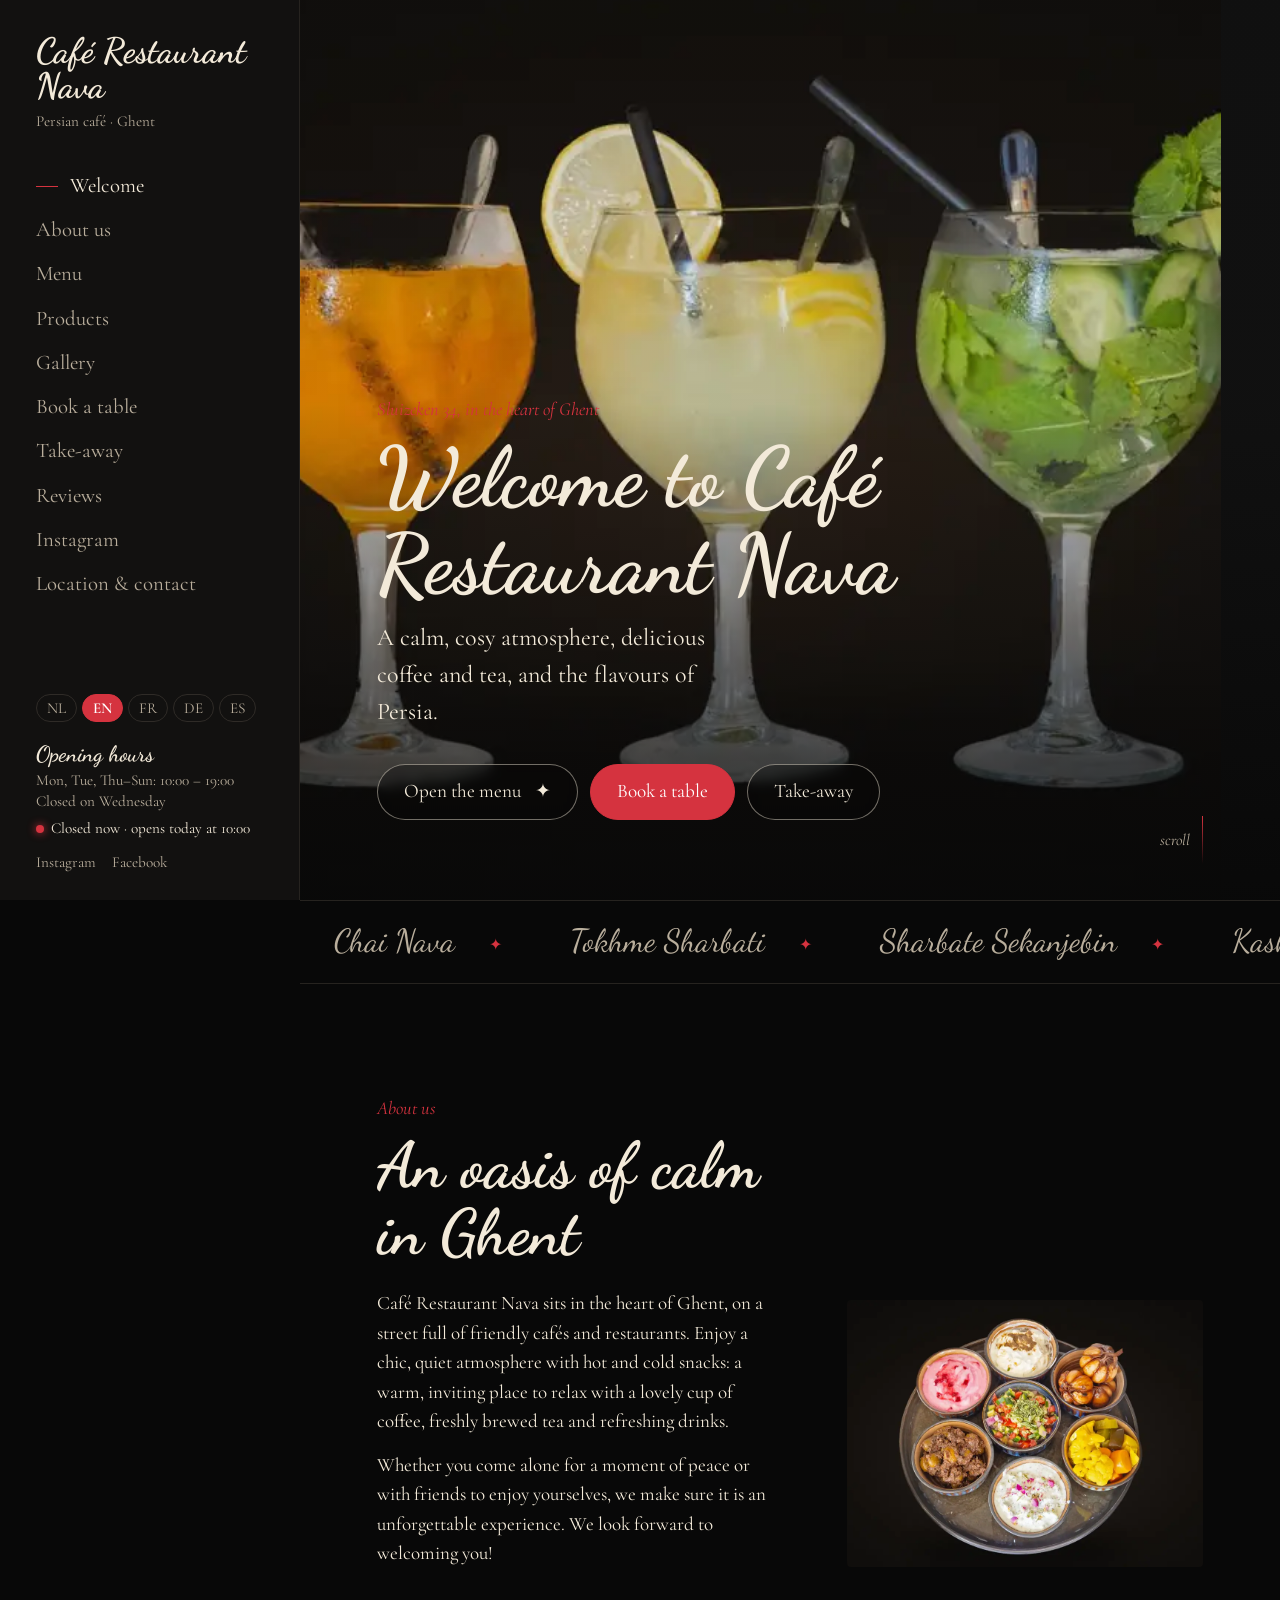
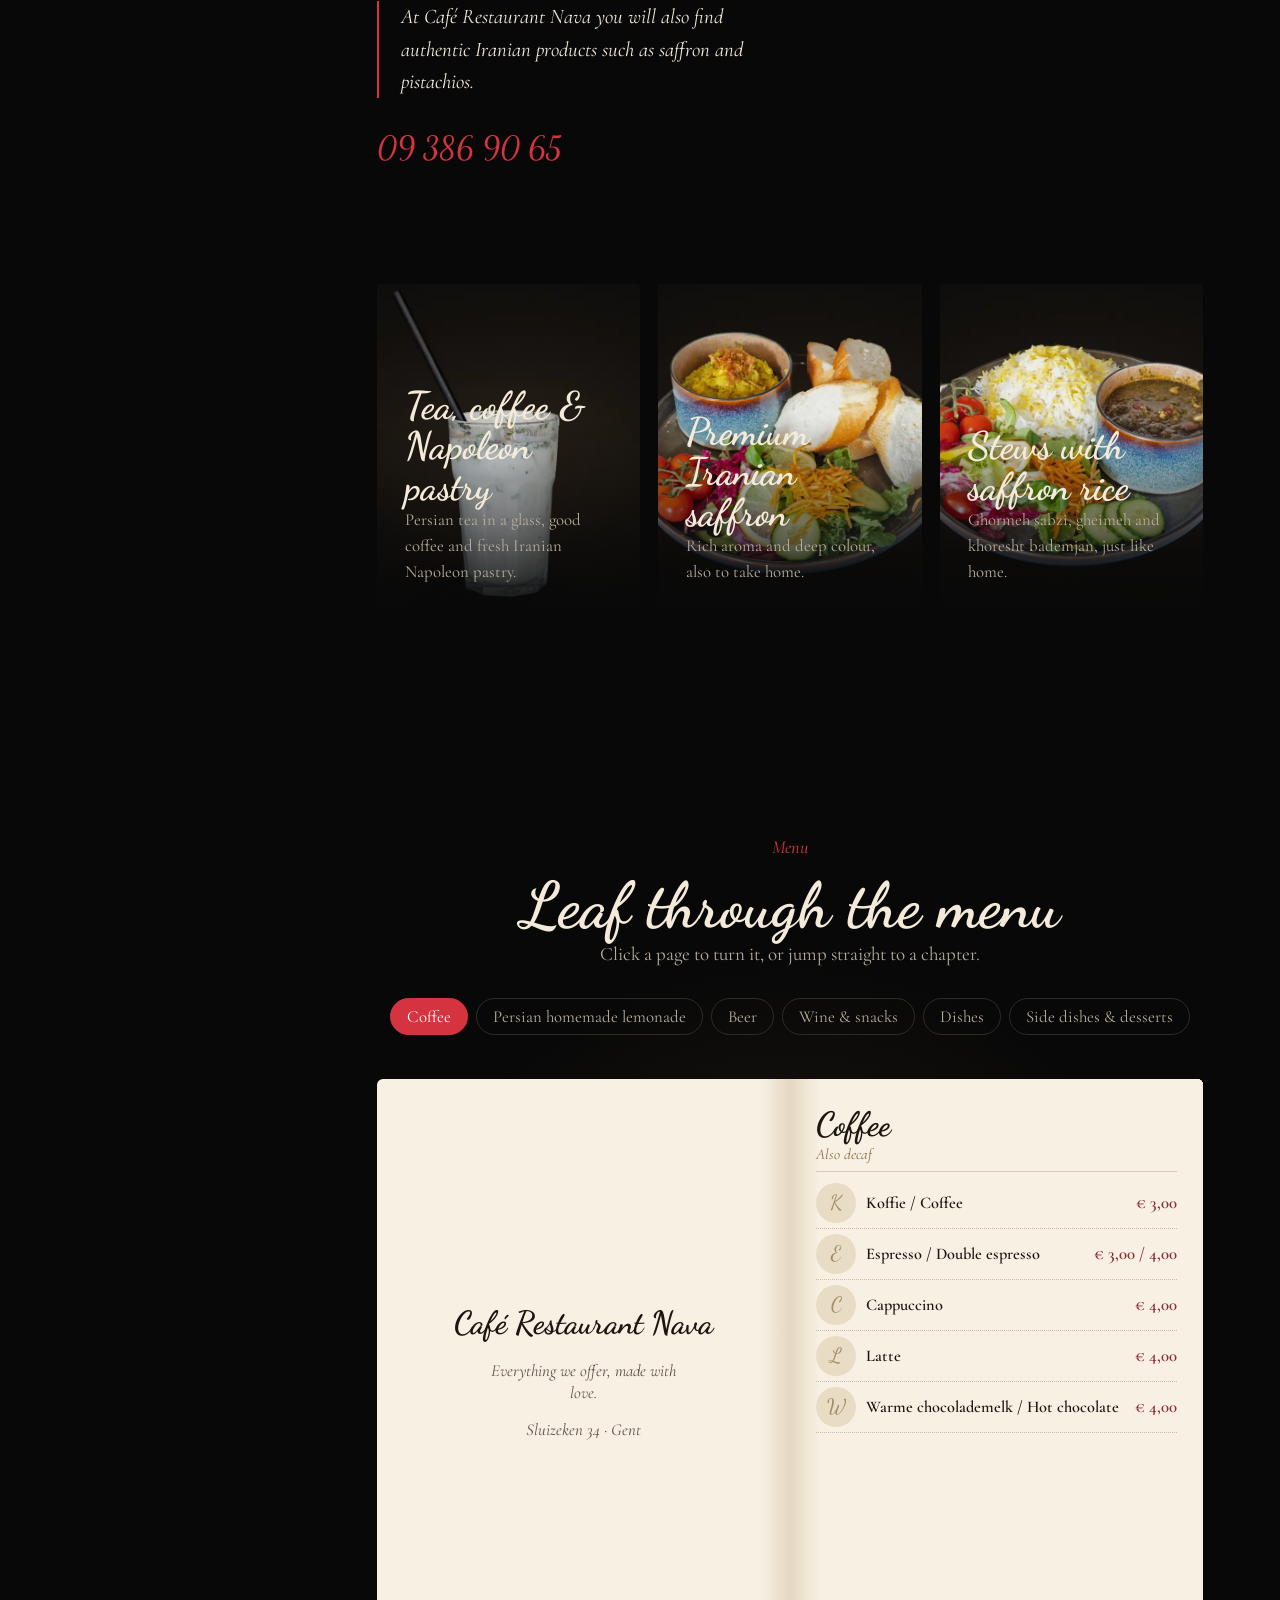
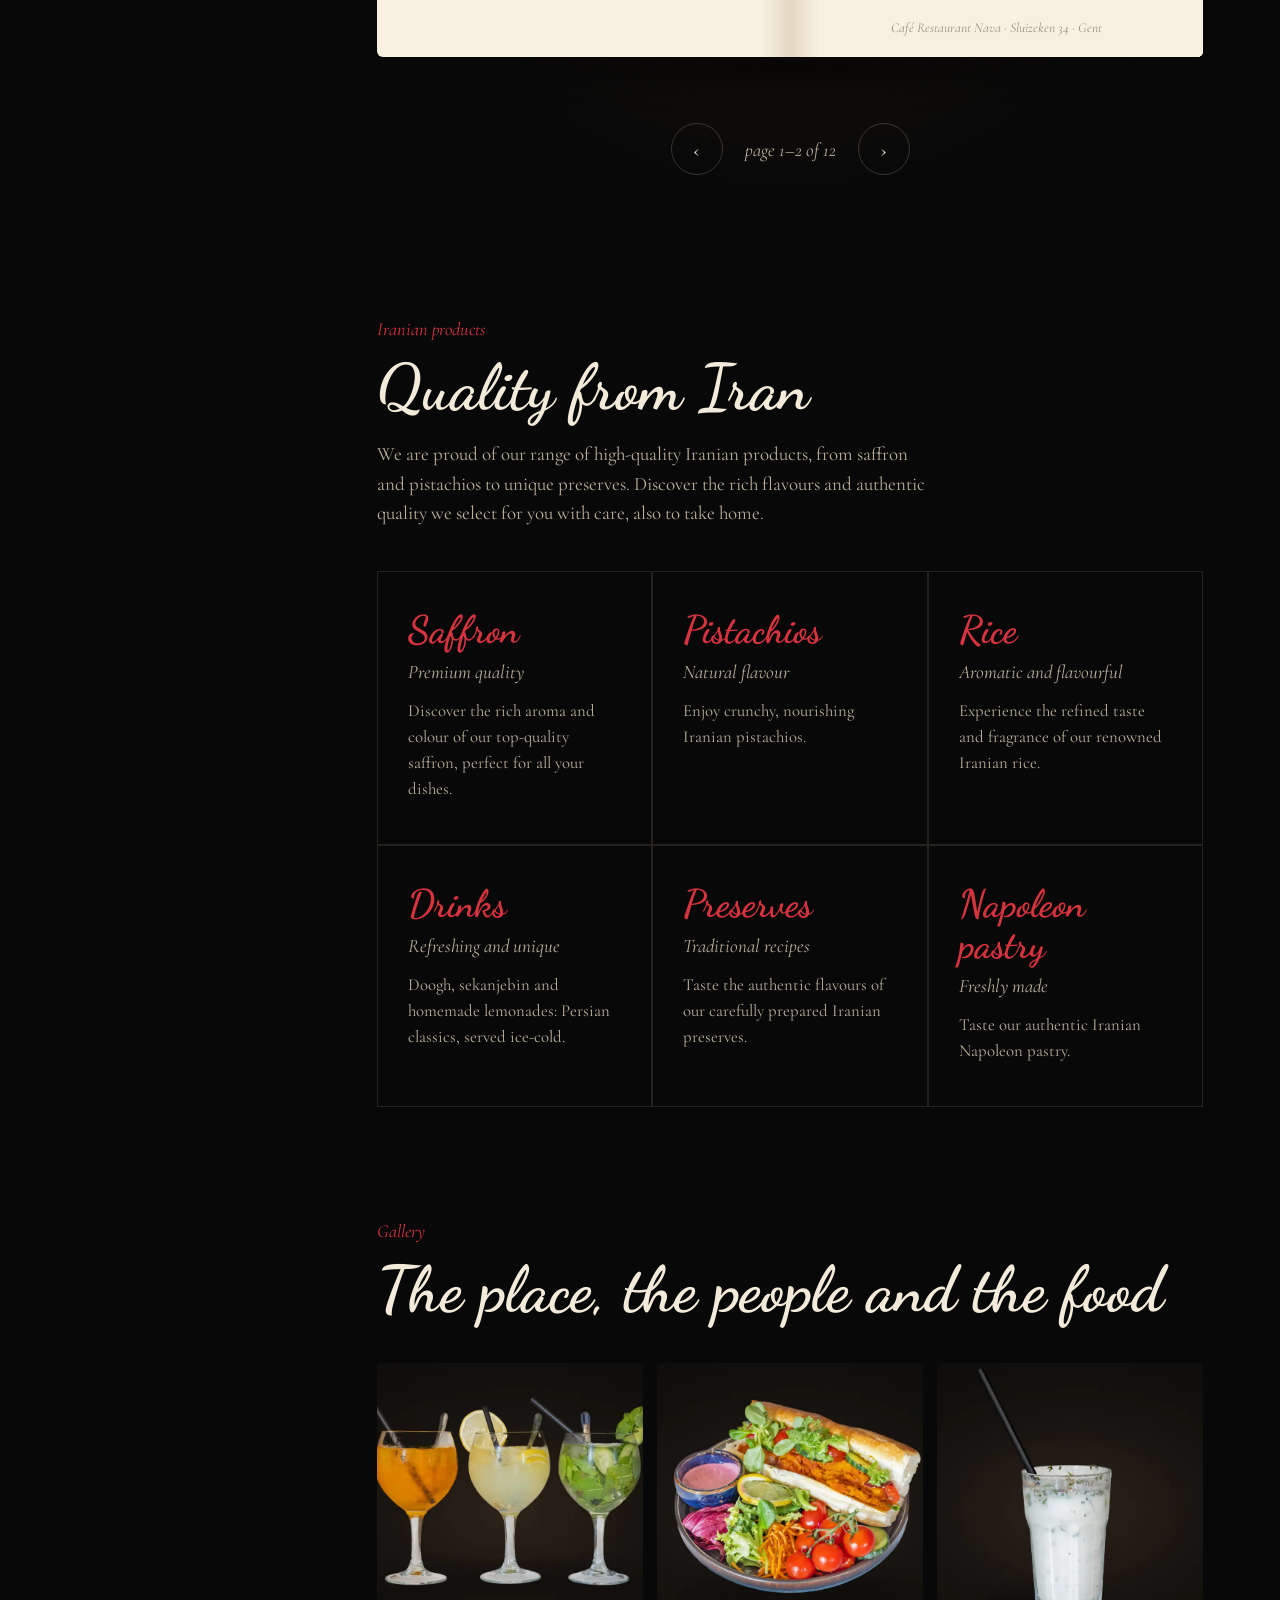
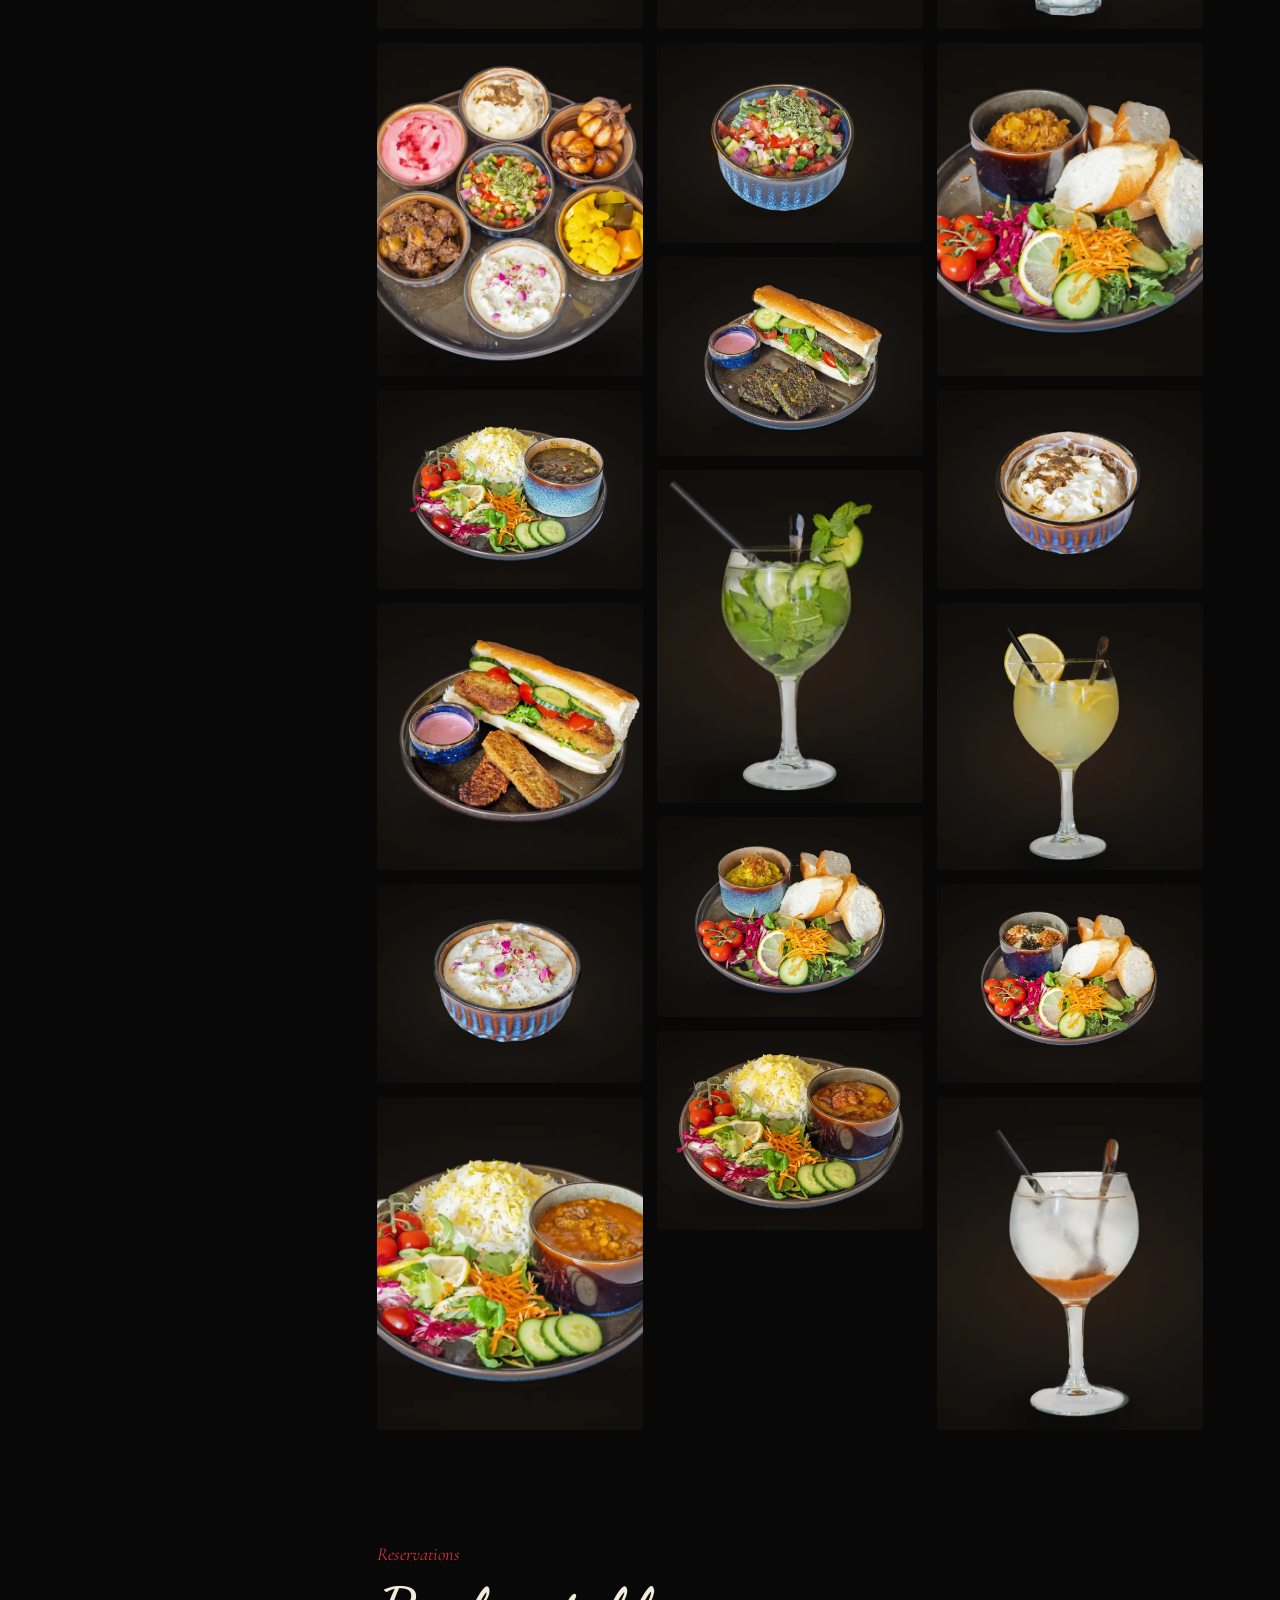
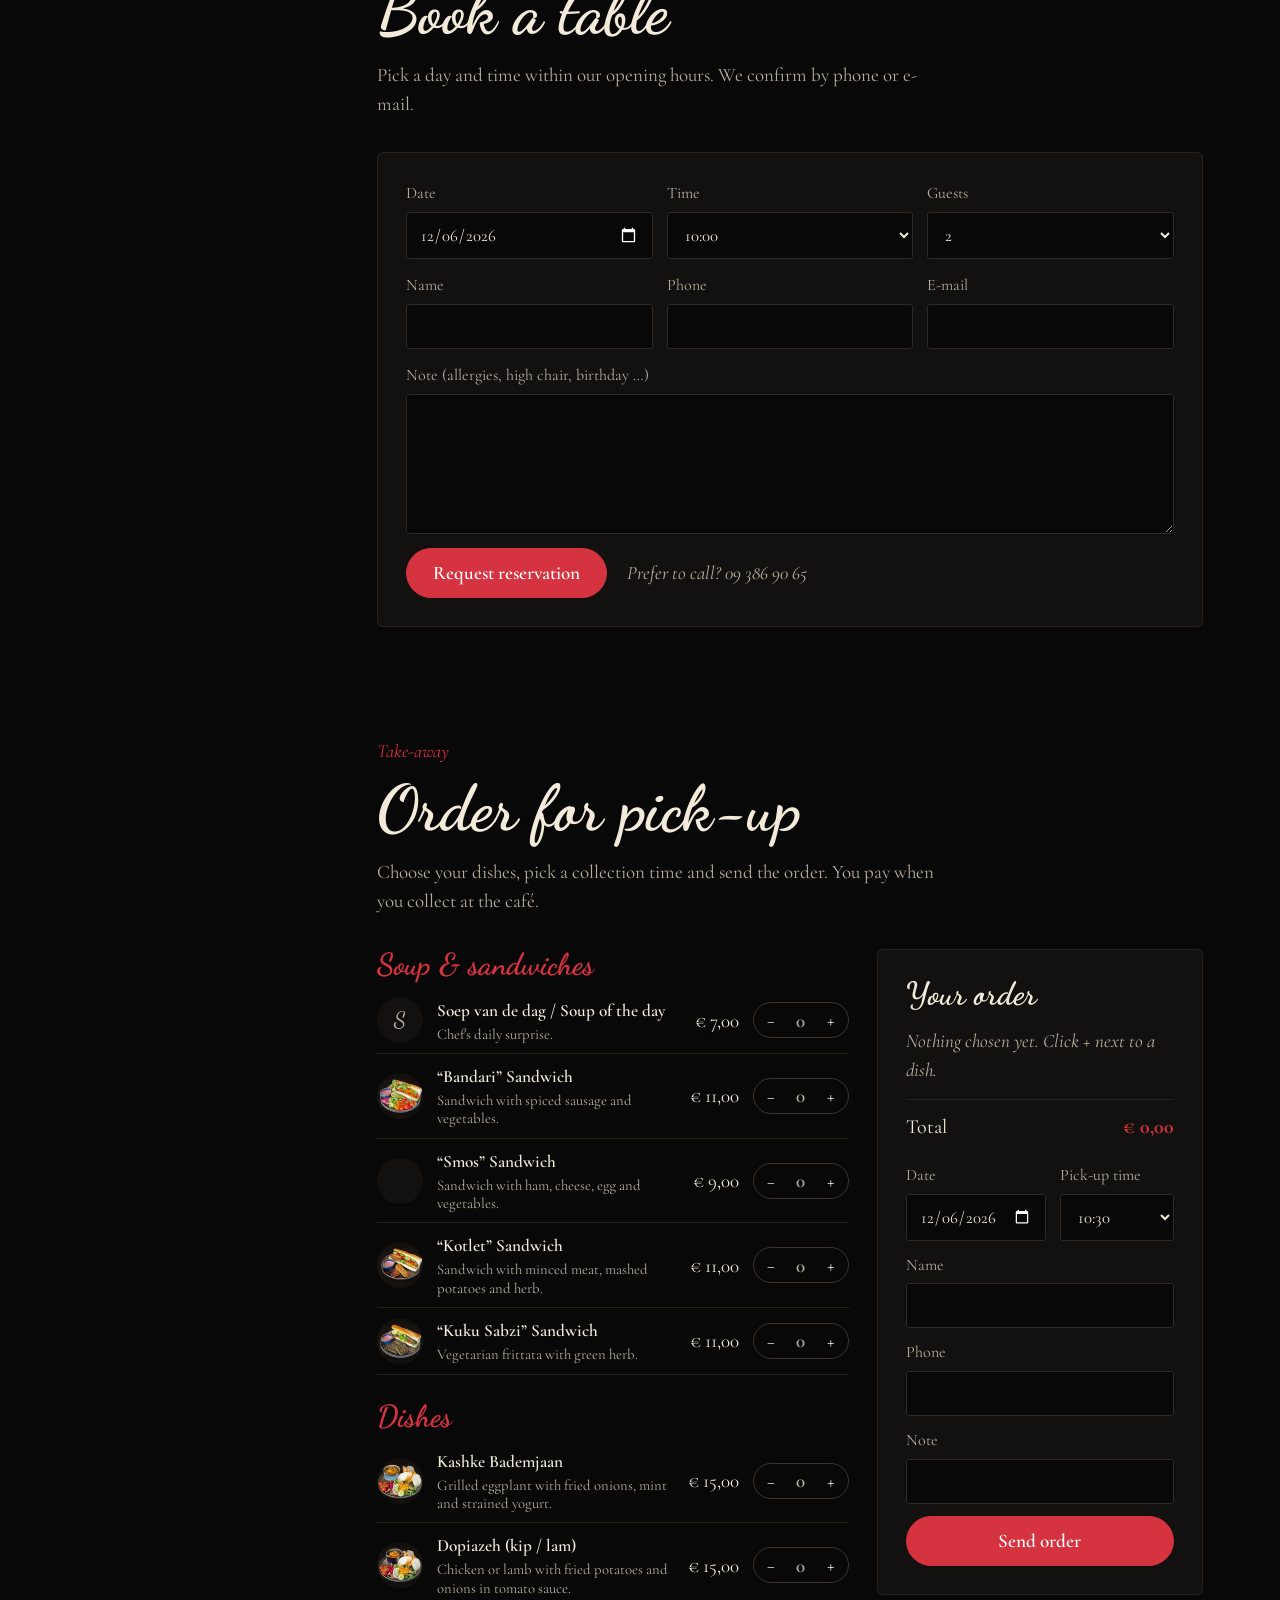
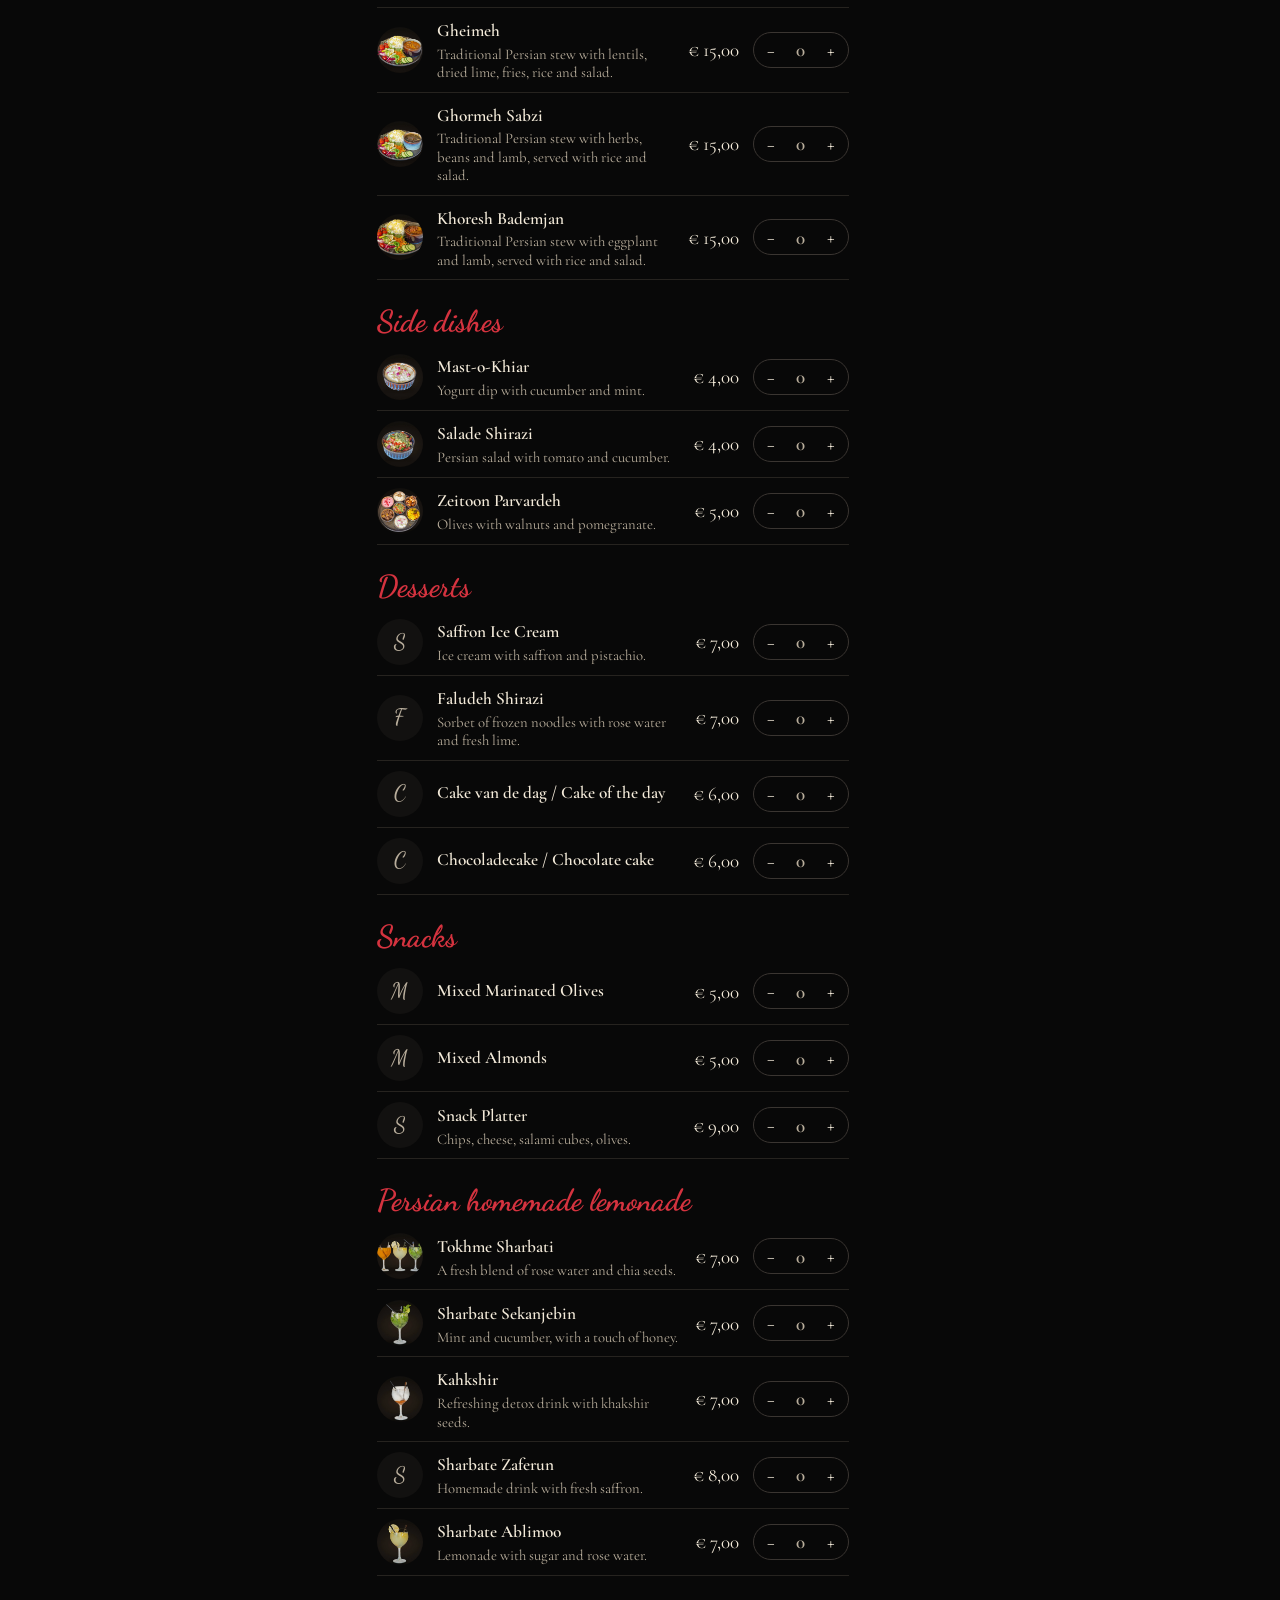
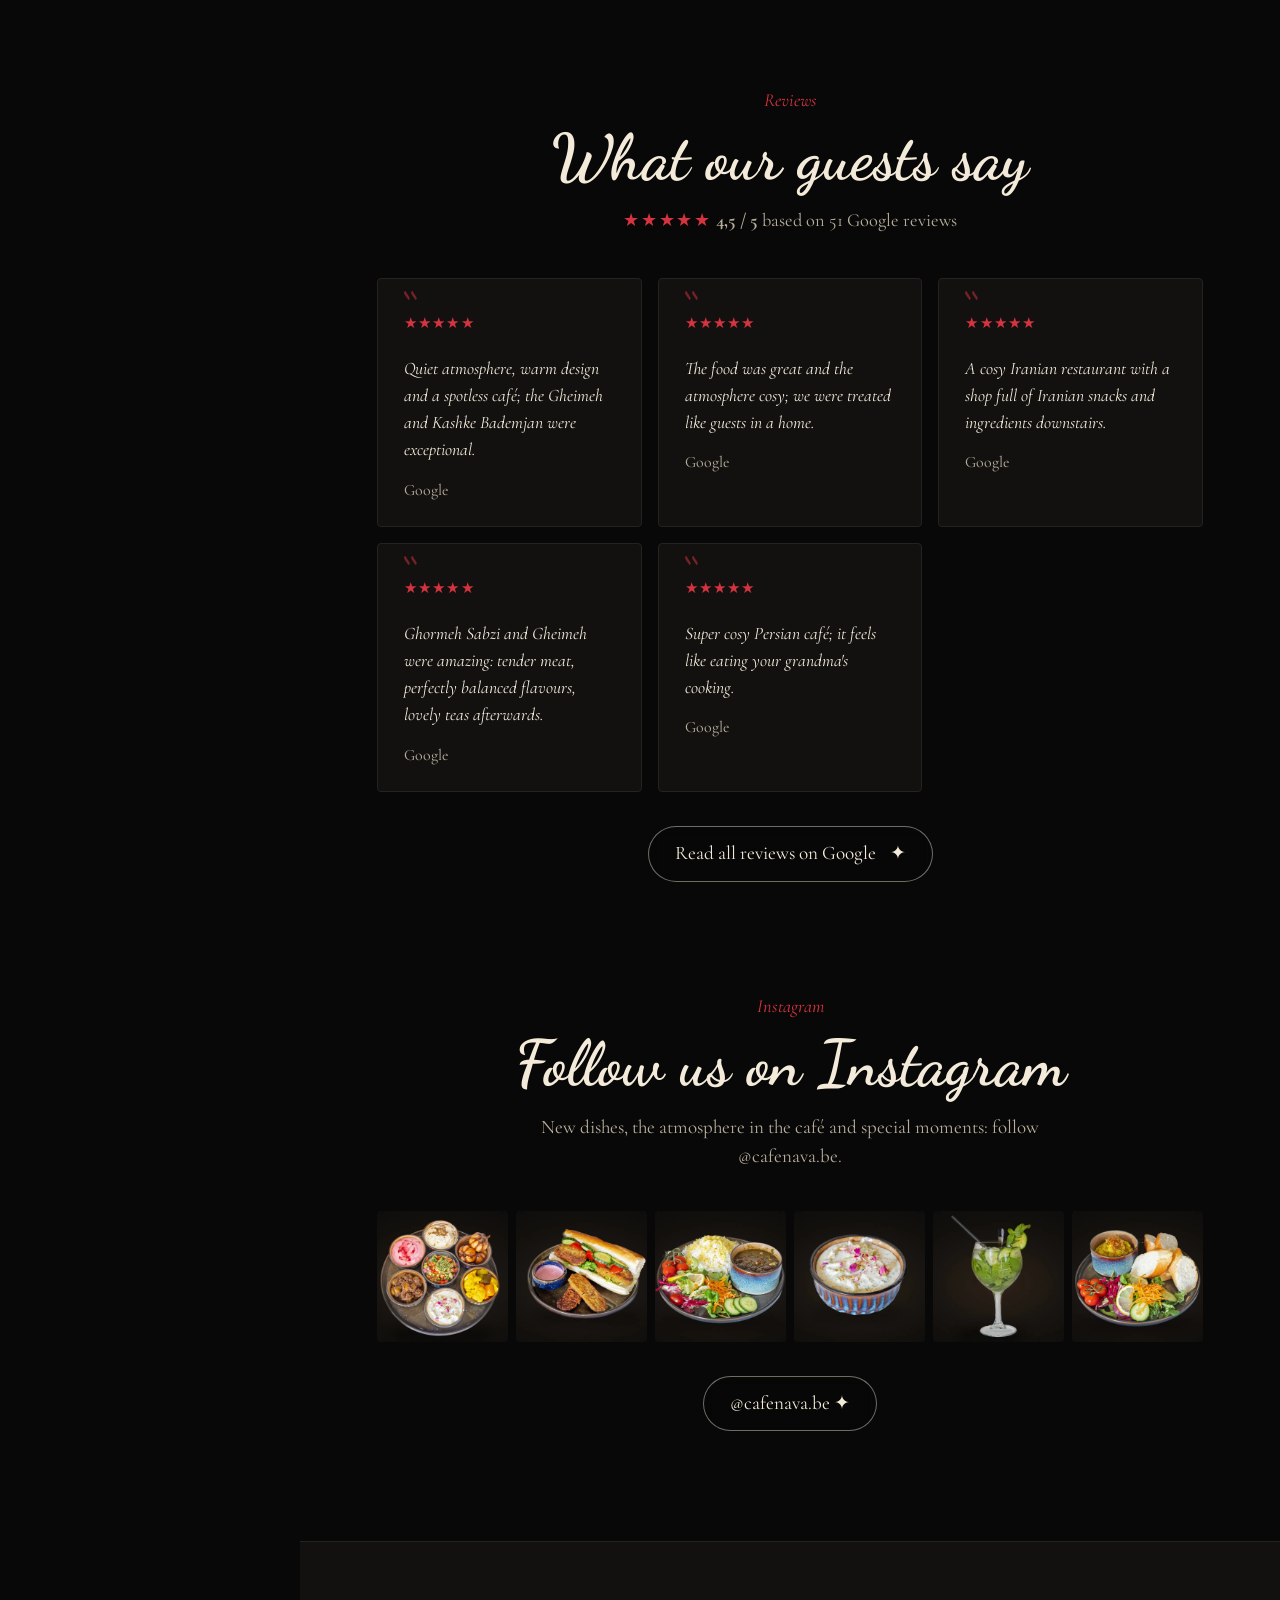
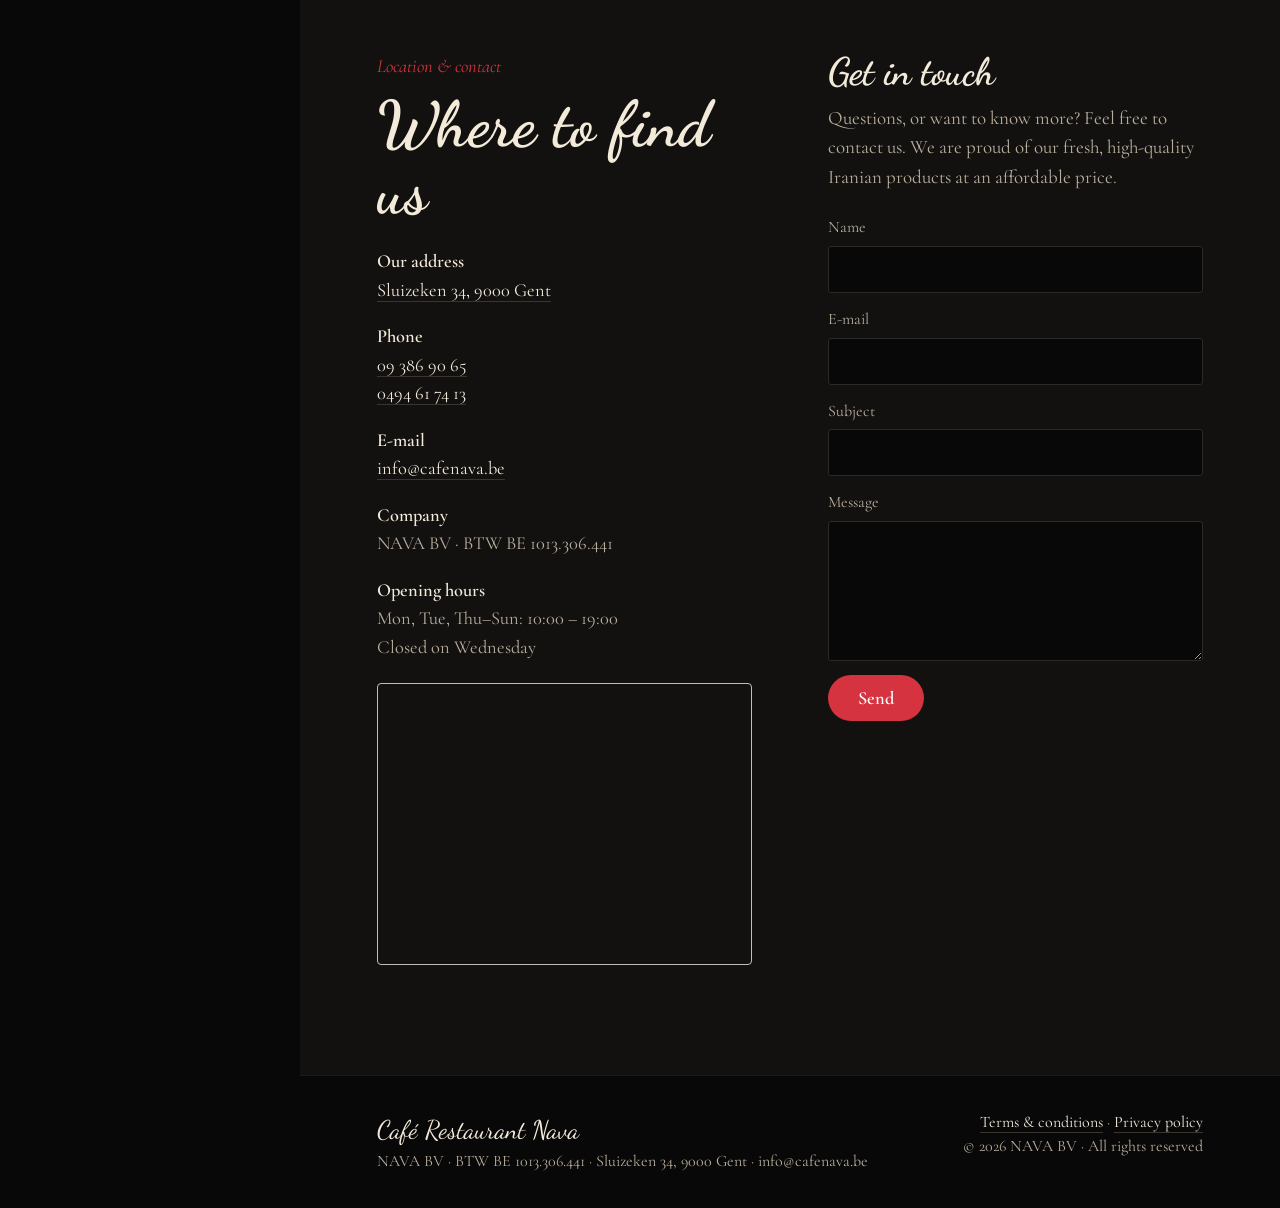
==== commit 2274bdc9: "Add files via upload" ====
--- a/index.html
+++ b/index.html
@@ -3,8 +3,8 @@
 <head>
 <meta charset="utf-8">
 <meta name="viewport" content="width=device-width, initial-scale=1">
-<title>Café Nava — Perzisch café in Gent</title>
-<meta name="description" content="Café Nava, Sluizeken 34 Gent. Perzische thee, koffie, mezze, stoofpotten, saffraan en pistaches in een oase van rust.">
+<title>Café Restaurant Nava — Perzisch café in Gent</title>
+<meta name="description" content="Café Restaurant Nava, Sluizeken 34 Gent. Perzische thee, koffie, mezze, stoofpotten, saffraan en pistaches in een oase van rust.">
 <link rel="preconnect" href="https://fonts.googleapis.com">
 <link rel="preconnect" href="https://fonts.gstatic.com" crossorigin>
 <link href="https://fonts.googleapis.com/css2?family=Dancing+Script:wght@500;700&family=Cormorant+Garamond:ital,wght@0,400;0,500;0,600;1,400;1,500&display=swap" rel="stylesheet">
@@ -23,7 +23,7 @@
 img{display:block;max-width:100%}
 a{color:inherit}
 h1,h2,h3{font-family:var(--script);font-weight:700;line-height:1.05}
-h1{font-size:clamp(3rem,8vw,6.8rem)}
+h1{font-size:clamp(2.6rem,6.5vw,5.6rem)}
 h2{font-size:clamp(2.5rem,5vw,4.3rem)}
 h3{font-size:clamp(1.8rem,3vw,2.4rem)}
 p{max-width:62ch}
@@ -33,7 +33,7 @@
 /* ---------- sidebar ---------- */
 .side{position:fixed;top:0;bottom:0;left:0;width:var(--sidebar);background:var(--coal);border-right:1px solid var(--line);display:flex;flex-direction:column;padding:34px 36px 24px;z-index:60;overflow:hidden}
 .brand{text-decoration:none;display:block}
-.brand .word{font-family:var(--script);font-size:2.8rem;font-weight:700;line-height:1;color:var(--cream)}
+.brand .word{font-family:var(--script);font-size:2.2rem;font-weight:700;line-height:1;color:var(--cream)}
 .brand .sub{font-size:.95rem;color:var(--dim);margin-top:6px}
 .nav{margin-top:30px;display:flex;flex-direction:column}
 .nav a{text-decoration:none;font-size:1.3rem;padding:6px 0;color:var(--dim);display:flex;align-items:center;gap:0;transition:color .3s,gap .35s}
@@ -146,12 +146,12 @@
 .stack .card .pg .big{aspect-ratio:16/10;flex:none}
 .pg .foot{margin-top:auto;padding-top:14px;font-size:.85rem;color:#9b8f7a;text-align:center;font-style:italic}
 .pg.cover{box-shadow:inset 0 0 0 1px rgba(243,234,217,.18),inset 0 0 0 6px #1b1512,inset 0 0 0 7px rgba(213,51,63,.55);background:#1b1512;color:var(--cream);align-items:center;justify-content:center;text-align:center;background-image:radial-gradient(circle at 50% 35%,#3a2b1d,transparent 60%)}
-.pg.cover .w{font-family:var(--script);font-size:3.6rem;font-weight:700;line-height:1}
+.pg.cover .w{font-family:var(--script);font-size:2.9rem;padding:0 10px;font-weight:700;line-height:1}
 .pg.cover .s{font-style:italic;color:var(--dim);margin-top:8px;font-size:1.05rem;line-height:1.5}
 .pg.cover .orn{width:60px;height:1px;background:var(--saffron);margin:24px auto}
 .pg.cover .open{position:absolute;bottom:26px;left:0;right:0;font-size:.9rem;color:var(--saffron);font-style:italic}
 .pg.note{align-items:center;justify-content:center;text-align:center;color:#5e5245;font-style:italic}
-.pg.note .w{font-family:var(--script);font-size:2.4rem;color:#1c1611;font-style:normal;font-weight:700}
+.pg.note .w{font-family:var(--script);font-size:2rem;color:#1c1611;font-style:normal;font-weight:700}
 .pg.note p{font-size:1.05rem;margin-top:14px;max-width:28ch}
 .bookctl{display:flex;justify-content:center;align-items:center;gap:22px;margin-top:66px;color:var(--dim);font-style:italic}
 .bookctl button{width:52px;height:52px;border-radius:50%;background:none;border:1px solid #3a3531;color:var(--cream);font-size:1.4rem;cursor:pointer;transition:.3s;font-family:var(--body)}
@@ -275,6 +275,15 @@
 form button:hover{background:var(--cream);color:#1a1207;transform:translateY(-2px)}
 footer{margin-left:var(--sidebar);padding:34px clamp(28px,6vw,96px);display:flex;justify-content:space-between;gap:20px;flex-wrap:wrap;color:var(--dim);font-size:1rem;border-top:1px solid #1d1b19}
 footer .w{font-family:var(--script);font-size:1.6rem;color:var(--cream)}
+footer .legal{text-align:right}footer .legal a{color:var(--cream);text-decoration:none;border-bottom:1px solid #3a3531;transition:.3s}footer .legal a:hover{color:var(--saffron);border-color:var(--saffron)}
+@media (max-width:900px){footer .legal{text-align:left}}
+.modal{position:fixed;inset:0;background:rgba(5,5,5,.9);display:none;place-items:center;z-index:110;padding:24px}
+.modal.open{display:grid}
+.modal .box{background:var(--coal);border:1px solid var(--line);border-radius:6px;max-width:760px;width:100%;max-height:88vh;overflow:auto;padding:38px 40px;position:relative;animation:zoom .4s cubic-bezier(.2,.8,.2,1)}
+.modal .close{position:absolute;top:14px;right:16px;background:none;border:0;color:var(--dim);font-size:1.4rem;cursor:pointer}
+.modal h2{font-size:2.4rem;margin-bottom:6px}.modal h3{font-size:1.6rem;color:var(--saffron);margin:22px 0 6px}
+.modal p,.modal li{color:var(--dim);font-size:1.05rem;max-width:none}.modal ul{padding-left:22px}
+.modal .meta{font-style:italic;color:var(--dim);font-size:.95rem}
 .totop{position:fixed;right:22px;bottom:22px;width:46px;height:46px;border-radius:50%;background:var(--saffron);color:#fff;border:0;font-size:1.3rem;cursor:pointer;opacity:0;transform:translateY(20px);transition:.4s;z-index:50}
 .totop.show{opacity:1;transform:none}
 
@@ -285,7 +294,7 @@
   .side{transform:translateX(-100%);transition:transform .5s cubic-bezier(.2,.8,.2,1);width:min(320px,86vw);padding-top:90px}
   .side.open{transform:none;overflow-y:auto;box-shadow:40px 0 80px rgba(0,0,0,.6)}
   .topbar{display:flex;position:fixed;top:0;left:0;right:0;height:64px;z-index:70;align-items:center;justify-content:space-between;padding:0 20px;background:linear-gradient(rgba(8,8,8,.92),rgba(8,8,8,0));backdrop-filter:blur(8px)}
-  .topbar .word{font-family:var(--script);font-size:1.9rem;font-weight:700;text-decoration:none;color:var(--cream)}
+  .topbar .word{font-family:var(--script);font-size:1.5rem;font-weight:700;text-decoration:none;color:var(--cream)}
   .burger{width:44px;height:44px;background:none;border:0;cursor:pointer;display:grid;place-items:center}
   .burger span{display:block;width:26px;height:2px;background:var(--cream);margin:3px 0;transition:.4s}
   .burger.x span:nth-child(1){transform:translateY(8px) rotate(45deg)}.burger.x span:nth-child(2){opacity:0}.burger.x span:nth-child(3){transform:translateY(-8px) rotate(-45deg)}
@@ -298,10 +307,10 @@
 </head>
 <body>
 
-<div class="topbar"><a class="word" href="#top">Café Nava</a><button class="burger" id="burger" aria-label="Menu"><span></span><span></span><span></span></button></div>
+<div class="topbar"><a class="word" href="#top">Café Restaurant Nava</a><button class="burger" id="burger" aria-label="Menu"><span></span><span></span><span></span></button></div>
 
 <aside class="side" id="side">
-  <a class="brand" href="#top"><div class="word">Café Nava</div><div class="sub" data-i18n="brand_sub">Perzisch café · Gent</div></a>
+  <a class="brand" href="#top"><div class="word">Café Restaurant<br>Nava</div><div class="sub" data-i18n="brand_sub">Perzisch café · Gent</div></a>
   <nav class="nav" id="nav">
     <a href="#top" data-i18n="nav_home">Welkom</a>
     <a href="#over" data-i18n="nav_about">Over ons</a>
@@ -324,7 +333,7 @@
     <img class="bg" src="img/buitenkant.jpg" alt="">
     <div class="txt">
       <div class="line"><div class="eyebrow" data-i18n="hero_eye">Sluizeken 34, in het hart van Gent</div></div>
-      <div class="line"><h1 data-i18n="hero_h">Welkom bij Café Nava</h1></div>
+      <div class="line"><h1 data-i18n="hero_h">Welkom bij Café Restaurant Nava</h1></div>
       <div class="line"><p data-i18n="hero_p">Een rustige en gezellige sfeer, heerlijke koffie en thee en de smaken van Perzië.</p></div>
       <div class="line"><div class="ctas"><a class="btn" href="#menu"><span data-i18n="hero_cta">Open de menukaart</span> ✦</a><a class="btn solid" href="#reserveren" data-i18n="nav_res">Reserveren</a><a class="btn" href="#afhalen" data-i18n="nav_take">Afhalen</a></div></div>
     </div>
@@ -342,7 +351,7 @@
       <blockquote data-i18n="about_q"></blockquote>
       <a class="phone" href="tel:+3293869065">09 386 90 65</a>
     </div>
-    <div class="pic rv" data-lb="hero_02" data-cap="Mezze"><img src="" data-img="hero_02" alt="Mezze bij Café Nava"></div>
+    <div class="pic rv" data-lb="hero_02" data-cap="Mezze"><img src="" data-img="hero_02" alt="Mezze bij Café Restaurant Nava"></div>
   </section>
 
   <section class="feat rv">
@@ -466,6 +475,7 @@
       <p style="margin-top:22px"><strong data-i18n="c_addr_t">Ons adres</strong><a href="https://www.google.com/maps/search/?api=1&query=Sluizeken+34,+9000+Gent" target="_blank" rel="noopener">Sluizeken 34, 9000 Gent</a></p>
       <p><strong data-i18n="c_tel_t">Telefoon</strong><a href="tel:+3293869065">09 386 90 65</a><br><a href="tel:+32494617413">0494 61 74 13</a></p>
       <p><strong>E-mail</strong><a href="mailto:info@cafenava.be">info@cafenava.be</a></p>
+      <p><strong data-i18n="c_company">Onderneming</strong>NAVA BV · BTW BE 1013.306.441</p>
       <p><strong data-i18n="hours_t">Openingsuren</strong><span data-i18n="hours_1"></span><br><span data-i18n="hours_2"></span></p>
       <div class="map"><iframe title="map" loading="lazy" src="https://www.google.com/maps?q=Sluizeken+34,+9000+Gent&output=embed"></iframe></div>
     </div>
@@ -483,7 +493,11 @@
   </section>
 </main>
 
-<footer><span class="w">Café Nava</span><span>Sluizeken 34, 9000 Gent · <a href="mailto:info@cafenava.be" style="text-decoration:none">info@cafenava.be</a></span><span>© 2026 Café Nava · <span data-i18n="rights">Alle rechten voorbehouden</span></span></footer>
+<footer>
+  <div><span class="w">Café Restaurant Nava</span><br><span>NAVA BV · BTW BE 1013.306.441 · Sluizeken 34, 9000 Gent · <a href="mailto:info@cafenava.be" style="text-decoration:none">info@cafenava.be</a></span></div>
+  <div class="legal"><a href="#" data-legal="terms" data-i18n="l_terms">Algemene voorwaarden</a> · <a href="#" data-legal="privacy" data-i18n="l_privacy">Privacybeleid</a><br><span>© 2026 NAVA BV · <span data-i18n="rights">Alle rechten voorbehouden</span></span></div>
+</footer>
+<div class="modal" id="modal"><div class="box"><button class="close" id="mclose" aria-label="close">✕</button><div id="mbody"></div></div></div>
 <button class="totop" id="totop" aria-label="top">↑</button>
 <a class="cartbadge" id="cartbadge" href="#afhalen"></a>
 <div class="lb" id="lb"><span class="x">✕</span><img alt=""><b></b></div>
@@ -494,13 +508,13 @@
 
 /* ---------- vertalingen ---------- */
 const T = {
-nl:{nav_res:"Reserveren",nav_take:"Afhalen",res_eye:"Reserveren",res_h:"Reserveer een tafel",res_p:"Kies een dag en uur binnen onze openingsuren. U krijgt van ons een bevestiging via telefoon of e-mail.",r_date:"Datum",r_time:"Uur",r_people:"Personen",r_phone:"Telefoon",r_note:"Opmerking (allergieën, kinderstoel, verjaardag …)",r_note2:"Opmerking",r_btn:"Reservatie aanvragen",r_hint:"Liever bellen? 09 386 90 65",t_eye:"Take-away",t_h:"Bestel om af te halen",t_p:"Kies uw gerechten, geef een afhaaluur op en stuur de bestelling door. Betalen doet u bij het afhalen in het café.",t_cart:"Uw bestelling",t_empty:"Nog niets gekozen. Klik op + bij een gerecht.",t_total:"Totaal",t_time:"Afhaaluur",t_btn:"Bestelling doorsturen",x_wed:"Op woensdag zijn we gesloten. Kies een andere dag.",x_past:"Kies een dag en uur in de toekomst.",x_req:"Vul alle verplichte velden in.",x_empty:"Kies eerst minstens één gerecht.",x_hours:"We zijn open van 10:00 tot 19:00.",ok_res:"Bijna klaar!",ok_res_p:"Stuur uw aanvraag door via WhatsApp of e-mail; wij bevestigen zo snel mogelijk.",ok_take:"Bestelling klaar om te versturen",ok_take_p:"Stuur ze door via WhatsApp of e-mail; wij bevestigen het afhaaluur.",wa:"Verstuur via WhatsApp",mail:"Verstuur via e-mail",call:"Bellen",st_open:"Nu open · tot 19:00",st_closed:"Nu gesloten · opent",st_today:"vandaag",st_tomorrow:"morgen",st_at:"om",days:["zo", "ma", "di", "wo", "do", "vr", "za"],m_res:"Reservatie",m_people:"personen",m_order:"Afhaalbestelling",m_pickup:"Afhalen op",m_pay:"Betaling bij afhaling",m_name:"Naam",m_phone:"Tel",m_note:"Opmerking",m_more:"+ meer personen: bel ons",nav_reviews:"Reviews",rev_eye:"Reviews",rev_h:"Wat onze gasten zeggen",rev_n:"op basis van 51 Google-recensies",rev_btn:"Lees alle recensies op Google",ig_h:"Volg ons op Instagram",ig_p:"Nieuwe gerechten, de sfeer in het café en speciale momenten: volg @cafenava.be.",brand_sub:"Perzisch café · Gent",nav_home:"Welkom",nav_about:"Over ons",nav_menu:"Menukaart",nav_products:"Producten",nav_gallery:"Galerij",nav_contact:"Locatie & contact",
+nl:{l_terms:"Algemene voorwaarden",l_privacy:"Privacybeleid",c_company:"Onderneming",nav_res:"Reserveren",nav_take:"Afhalen",res_eye:"Reserveren",res_h:"Reserveer een tafel",res_p:"Kies een dag en uur binnen onze openingsuren. U krijgt van ons een bevestiging via telefoon of e-mail.",r_date:"Datum",r_time:"Uur",r_people:"Personen",r_phone:"Telefoon",r_note:"Opmerking (allergieën, kinderstoel, verjaardag …)",r_note2:"Opmerking",r_btn:"Reservatie aanvragen",r_hint:"Liever bellen? 09 386 90 65",t_eye:"Take-away",t_h:"Bestel om af te halen",t_p:"Kies uw gerechten, geef een afhaaluur op en stuur de bestelling door. Betalen doet u bij het afhalen in het café.",t_cart:"Uw bestelling",t_empty:"Nog niets gekozen. Klik op + bij een gerecht.",t_total:"Totaal",t_time:"Afhaaluur",t_btn:"Bestelling doorsturen",x_wed:"Op woensdag zijn we gesloten. Kies een andere dag.",x_past:"Kies een dag en uur in de toekomst.",x_req:"Vul alle verplichte velden in.",x_empty:"Kies eerst minstens één gerecht.",x_hours:"We zijn open van 10:00 tot 19:00.",ok_res:"Bijna klaar!",ok_res_p:"Stuur uw aanvraag door via WhatsApp of e-mail; wij bevestigen zo snel mogelijk.",ok_take:"Bestelling klaar om te versturen",ok_take_p:"Stuur ze door via WhatsApp of e-mail; wij bevestigen het afhaaluur.",wa:"Verstuur via WhatsApp",mail:"Verstuur via e-mail",call:"Bellen",st_open:"Nu open · tot 19:00",st_closed:"Nu gesloten · opent",st_today:"vandaag",st_tomorrow:"morgen",st_at:"om",days:["zo", "ma", "di", "wo", "do", "vr", "za"],m_res:"Reservatie",m_people:"personen",m_order:"Afhaalbestelling",m_pickup:"Afhalen op",m_pay:"Betaling bij afhaling",m_name:"Naam",m_phone:"Tel",m_note:"Opmerking",m_more:"+ meer personen: bel ons",nav_reviews:"Reviews",rev_eye:"Reviews",rev_h:"Wat onze gasten zeggen",rev_n:"op basis van 51 Google-recensies",rev_btn:"Lees alle recensies op Google",ig_h:"Volg ons op Instagram",ig_p:"Nieuwe gerechten, de sfeer in het café en speciale momenten: volg @cafenava.be.",brand_sub:"Perzisch café · Gent",nav_home:"Welkom",nav_about:"Over ons",nav_menu:"Menukaart",nav_products:"Producten",nav_gallery:"Galerij",nav_contact:"Locatie & contact",
 hours_t:"Openingsuren",hours_1:"Ma, di, do, vr, za, zo: 10:00 – 19:00",hours_2:"Woensdag gesloten",
-hero_eye:"Sluizeken 34, in het hart van Gent",hero_h:"Welkom bij Café Nava",hero_p:"Een rustige en gezellige sfeer, heerlijke koffie en thee en de smaken van Perzië.",hero_cta:"Open de menukaart",scroll:"scroll",
+hero_eye:"Sluizeken 34, in het hart van Gent",hero_h:"Welkom bij Café Restaurant Nava",hero_p:"Een rustige en gezellige sfeer, heerlijke koffie en thee en de smaken van Perzië.",hero_cta:"Open de menukaart",scroll:"scroll",
 about_eye:"Over ons",about_h:"Een oase van rust in Gent",
-about_p1:"Café Nava ligt in het hart van Gent, in een straat vol gezellige cafés en restaurants. Geniet van een chique en rustige sfeer met koude en warme hapjes: een warme, uitnodigende plek waar u ontspant met een heerlijke kop koffie, vers gezette thee en verfrissende drankjes.",
+about_p1:"Café Restaurant Nava ligt in het hart van Gent, in een straat vol gezellige cafés en restaurants. Geniet van een chique en rustige sfeer met koude en warme hapjes: een warme, uitnodigende plek waar u ontspant met een heerlijke kop koffie, vers gezette thee en verfrissende drankjes.",
 about_p2:"Of u nu alleen komt voor een moment van rust of met vrienden wilt genieten: wij zorgen voor een onvergetelijke ervaring. We kijken ernaar uit om u te verwelkomen!",
-about_q:"Bij Café Nava vindt u ook authentieke Iraanse producten zoals saffraan en pistachenoten.",
+about_q:"Bij Café Restaurant Nava vindt u ook authentieke Iraanse producten zoals saffraan en pistachenoten.",
 f1_h:"Thee, koffie & Napoleongebak",f1_p:"Perzische thee in het glas, goede koffie en vers Iraans Napoleongebak.",
 f2_h:"Premium Iraanse saffraan",f2_p:"Rijk aroma en diepe kleur, ook om mee naar huis te nemen.",
 f3_h:"Stoofpotten met saffraanrijst",f3_p:"Ghormeh sabzi, gheimeh en khoresht bademjan zoals thuis.",
@@ -520,13 +534,13 @@
 ch:{coffee:"Koffie & thee",drinks:"Perzische dranken",mezze:"Mezze",sand:"Broodjes",stew:"Stoofpotten",dopi:"Dopiazeh"},
 fa:{coffee:"Met een zoetigheid van het huis",drinks:"IJskoud geserveerd",mezze:"Met vers brood en salade",sand:"Baguette, salade en huisgemaakte saus",stew:"Met saffraanrijst en salade",dopi:"Met brood en salade"}},
 
-en:{nav_res:"Book a table",nav_take:"Take-away",res_eye:"Reservations",res_h:"Book a table",res_p:"Pick a day and time within our opening hours. We confirm by phone or e-mail.",r_date:"Date",r_time:"Time",r_people:"Guests",r_phone:"Phone",r_note:"Note (allergies, high chair, birthday …)",r_note2:"Note",r_btn:"Request reservation",r_hint:"Prefer to call? 09 386 90 65",t_eye:"Take-away",t_h:"Order for pick-up",t_p:"Choose your dishes, pick a collection time and send the order. You pay when you collect at the café.",t_cart:"Your order",t_empty:"Nothing chosen yet. Click + next to a dish.",t_total:"Total",t_time:"Pick-up time",t_btn:"Send order",x_wed:"We are closed on Wednesdays. Please choose another day.",x_past:"Choose a day and time in the future.",x_req:"Please fill in all required fields.",x_empty:"Choose at least one dish first.",x_hours:"We are open from 10:00 to 19:00.",ok_res:"Almost done!",ok_res_p:"Send your request via WhatsApp or e-mail; we confirm as soon as possible.",ok_take:"Order ready to send",ok_take_p:"Send it via WhatsApp or e-mail; we confirm the pick-up time.",wa:"Send via WhatsApp",mail:"Send via e-mail",call:"Call us",st_open:"Open now · until 19:00",st_closed:"Closed now · opens",st_today:"today",st_tomorrow:"tomorrow",st_at:"at",days:["Sun", "Mon", "Tue", "Wed", "Thu", "Fri", "Sat"],m_res:"Reservation",m_people:"guests",m_order:"Take-away order",m_pickup:"Pick-up",m_pay:"Payment on collection",m_name:"Name",m_phone:"Phone",m_note:"Note",m_more:"+ larger groups: please call",nav_reviews:"Reviews",rev_eye:"Reviews",rev_h:"What our guests say",rev_n:"based on 51 Google reviews",rev_btn:"Read all reviews on Google",ig_h:"Follow us on Instagram",ig_p:"New dishes, the atmosphere in the café and special moments: follow @cafenava.be.",brand_sub:"Persian café · Ghent",nav_home:"Welcome",nav_about:"About us",nav_menu:"Menu",nav_products:"Products",nav_gallery:"Gallery",nav_contact:"Location & contact",
+en:{l_terms:"Terms & conditions",l_privacy:"Privacy policy",c_company:"Company",nav_res:"Book a table",nav_take:"Take-away",res_eye:"Reservations",res_h:"Book a table",res_p:"Pick a day and time within our opening hours. We confirm by phone or e-mail.",r_date:"Date",r_time:"Time",r_people:"Guests",r_phone:"Phone",r_note:"Note (allergies, high chair, birthday …)",r_note2:"Note",r_btn:"Request reservation",r_hint:"Prefer to call? 09 386 90 65",t_eye:"Take-away",t_h:"Order for pick-up",t_p:"Choose your dishes, pick a collection time and send the order. You pay when you collect at the café.",t_cart:"Your order",t_empty:"Nothing chosen yet. Click + next to a dish.",t_total:"Total",t_time:"Pick-up time",t_btn:"Send order",x_wed:"We are closed on Wednesdays. Please choose another day.",x_past:"Choose a day and time in the future.",x_req:"Please fill in all required fields.",x_empty:"Choose at least one dish first.",x_hours:"We are open from 10:00 to 19:00.",ok_res:"Almost done!",ok_res_p:"Send your request via WhatsApp or e-mail; we confirm as soon as possible.",ok_take:"Order ready to send",ok_take_p:"Send it via WhatsApp or e-mail; we confirm the pick-up time.",wa:"Send via WhatsApp",mail:"Send via e-mail",call:"Call us",st_open:"Open now · until 19:00",st_closed:"Closed now · opens",st_today:"today",st_tomorrow:"tomorrow",st_at:"at",days:["Sun", "Mon", "Tue", "Wed", "Thu", "Fri", "Sat"],m_res:"Reservation",m_people:"guests",m_order:"Take-away order",m_pickup:"Pick-up",m_pay:"Payment on collection",m_name:"Name",m_phone:"Phone",m_note:"Note",m_more:"+ larger groups: please call",nav_reviews:"Reviews",rev_eye:"Reviews",rev_h:"What our guests say",rev_n:"based on 51 Google reviews",rev_btn:"Read all reviews on Google",ig_h:"Follow us on Instagram",ig_p:"New dishes, the atmosphere in the café and special moments: follow @cafenava.be.",brand_sub:"Persian café · Ghent",nav_home:"Welcome",nav_about:"About us",nav_menu:"Menu",nav_products:"Products",nav_gallery:"Gallery",nav_contact:"Location & contact",
 hours_t:"Opening hours",hours_1:"Mon, Tue, Thu–Sun: 10:00 – 19:00",hours_2:"Closed on Wednesday",
-hero_eye:"Sluizeken 34, in the heart of Ghent",hero_h:"Welcome to Café Nava",hero_p:"A calm, cosy atmosphere, delicious coffee and tea, and the flavours of Persia.",hero_cta:"Open the menu",scroll:"scroll",
+hero_eye:"Sluizeken 34, in the heart of Ghent",hero_h:"Welcome to Café Restaurant Nava",hero_p:"A calm, cosy atmosphere, delicious coffee and tea, and the flavours of Persia.",hero_cta:"Open the menu",scroll:"scroll",
 about_eye:"About us",about_h:"An oasis of calm in Ghent",
-about_p1:"Café Nava sits in the heart of Ghent, on a street full of friendly cafés and restaurants. Enjoy a chic, quiet atmosphere with hot and cold snacks: a warm, inviting place to relax with a lovely cup of coffee, freshly brewed tea and refreshing drinks.",
+about_p1:"Café Restaurant Nava sits in the heart of Ghent, on a street full of friendly cafés and restaurants. Enjoy a chic, quiet atmosphere with hot and cold snacks: a warm, inviting place to relax with a lovely cup of coffee, freshly brewed tea and refreshing drinks.",
 about_p2:"Whether you come alone for a moment of peace or with friends to enjoy yourselves, we make sure it is an unforgettable experience. We look forward to welcoming you!",
-about_q:"At Café Nava you will also find authentic Iranian products such as saffron and pistachios.",
+about_q:"At Café Restaurant Nava you will also find authentic Iranian products such as saffron and pistachios.",
 f1_h:"Tea, coffee & Napoleon pastry",f1_p:"Persian tea in a glass, good coffee and fresh Iranian Napoleon pastry.",
 f2_h:"Premium Iranian saffron",f2_p:"Rich aroma and deep colour, also to take home.",
 f3_h:"Stews with saffron rice",f3_p:"Ghormeh sabzi, gheimeh and khoresht bademjan, just like home.",
@@ -546,13 +560,13 @@
 ch:{coffee:"Coffee & tea",drinks:"Persian drinks",mezze:"Mezze",sand:"Sandwiches",stew:"Stews",dopi:"Dopiazeh"},
 fa:{coffee:"With a sweet from the house",drinks:"Served ice-cold",mezze:"With fresh bread and salad",sand:"Baguette, salad and homemade sauce",stew:"With saffron rice and salad",dopi:"With bread and salad"}},
 
-fr:{nav_res:"Réserver",nav_take:"À emporter",res_eye:"Réservations",res_h:"Réservez une table",res_p:"Choisissez un jour et une heure dans nos heures d'ouverture. Nous confirmons par téléphone ou e-mail.",r_date:"Date",r_time:"Heure",r_people:"Personnes",r_phone:"Téléphone",r_note:"Remarque (allergies, chaise haute, anniversaire …)",r_note2:"Remarque",r_btn:"Demander une réservation",r_hint:"Vous préférez appeler ? 09 386 90 65",t_eye:"À emporter",t_h:"Commandez à emporter",t_p:"Choisissez vos plats, indiquez une heure de retrait et envoyez la commande. Vous payez au retrait, au café.",t_cart:"Votre commande",t_empty:"Rien de choisi. Cliquez sur + à côté d'un plat.",t_total:"Total",t_time:"Heure de retrait",t_btn:"Envoyer la commande",x_wed:"Nous sommes fermés le mercredi. Choisissez un autre jour.",x_past:"Choisissez un jour et une heure à venir.",x_req:"Veuillez remplir tous les champs obligatoires.",x_empty:"Choisissez d'abord au moins un plat.",x_hours:"Nous sommes ouverts de 10h à 19h.",ok_res:"Presque terminé !",ok_res_p:"Envoyez votre demande via WhatsApp ou e-mail ; nous confirmons au plus vite.",ok_take:"Commande prête à envoyer",ok_take_p:"Envoyez-la via WhatsApp ou e-mail ; nous confirmons l'heure de retrait.",wa:"Envoyer via WhatsApp",mail:"Envoyer par e-mail",call:"Appeler",st_open:"Ouvert · jusqu'à 19h",st_closed:"Fermé · ouvre",st_today:"aujourd'hui",st_tomorrow:"demain",st_at:"à",days:["dim", "lun", "mar", "mer", "jeu", "ven", "sam"],m_res:"Réservation",m_people:"personnes",m_order:"Commande à emporter",m_pickup:"Retrait",m_pay:"Paiement au retrait",m_name:"Nom",m_phone:"Tél",m_note:"Remarque",m_more:"+ grands groupes : appelez-nous",nav_reviews:"Avis",rev_eye:"Avis",rev_h:"Ce que disent nos clients",rev_n:"sur base de 51 avis Google",rev_btn:"Lire tous les avis sur Google",ig_h:"Suivez-nous sur Instagram",ig_p:"Nouveaux plats, l'ambiance du café et moments spéciaux : suivez @cafenava.be.",brand_sub:"Café persan · Gand",nav_home:"Bienvenue",nav_about:"À propos",nav_menu:"Carte",nav_products:"Produits",nav_gallery:"Galerie",nav_contact:"Adresse & contact",
+fr:{l_terms:"Conditions générales",l_privacy:"Politique de confidentialité",c_company:"Entreprise",nav_res:"Réserver",nav_take:"À emporter",res_eye:"Réservations",res_h:"Réservez une table",res_p:"Choisissez un jour et une heure dans nos heures d'ouverture. Nous confirmons par téléphone ou e-mail.",r_date:"Date",r_time:"Heure",r_people:"Personnes",r_phone:"Téléphone",r_note:"Remarque (allergies, chaise haute, anniversaire …)",r_note2:"Remarque",r_btn:"Demander une réservation",r_hint:"Vous préférez appeler ? 09 386 90 65",t_eye:"À emporter",t_h:"Commandez à emporter",t_p:"Choisissez vos plats, indiquez une heure de retrait et envoyez la commande. Vous payez au retrait, au café.",t_cart:"Votre commande",t_empty:"Rien de choisi. Cliquez sur + à côté d'un plat.",t_total:"Total",t_time:"Heure de retrait",t_btn:"Envoyer la commande",x_wed:"Nous sommes fermés le mercredi. Choisissez un autre jour.",x_past:"Choisissez un jour et une heure à venir.",x_req:"Veuillez remplir tous les champs obligatoires.",x_empty:"Choisissez d'abord au moins un plat.",x_hours:"Nous sommes ouverts de 10h à 19h.",ok_res:"Presque terminé !",ok_res_p:"Envoyez votre demande via WhatsApp ou e-mail ; nous confirmons au plus vite.",ok_take:"Commande prête à envoyer",ok_take_p:"Envoyez-la via WhatsApp ou e-mail ; nous confirmons l'heure de retrait.",wa:"Envoyer via WhatsApp",mail:"Envoyer par e-mail",call:"Appeler",st_open:"Ouvert · jusqu'à 19h",st_closed:"Fermé · ouvre",st_today:"aujourd'hui",st_tomorrow:"demain",st_at:"à",days:["dim", "lun", "mar", "mer", "jeu", "ven", "sam"],m_res:"Réservation",m_people:"personnes",m_order:"Commande à emporter",m_pickup:"Retrait",m_pay:"Paiement au retrait",m_name:"Nom",m_phone:"Tél",m_note:"Remarque",m_more:"+ grands groupes : appelez-nous",nav_reviews:"Avis",rev_eye:"Avis",rev_h:"Ce que disent nos clients",rev_n:"sur base de 51 avis Google",rev_btn:"Lire tous les avis sur Google",ig_h:"Suivez-nous sur Instagram",ig_p:"Nouveaux plats, l'ambiance du café et moments spéciaux : suivez @cafenava.be.",brand_sub:"Café persan · Gand",nav_home:"Bienvenue",nav_about:"À propos",nav_menu:"Carte",nav_products:"Produits",nav_gallery:"Galerie",nav_contact:"Adresse & contact",
 hours_t:"Heures d'ouverture",hours_1:"Lu, ma, je–di : 10h – 19h",hours_2:"Fermé le mercredi",
-hero_eye:"Sluizeken 34, au cœur de Gand",hero_h:"Bienvenue au Café Nava",hero_p:"Une ambiance calme et chaleureuse, un délicieux café, du thé et les saveurs de la Perse.",hero_cta:"Ouvrir la carte",scroll:"défiler",
+hero_eye:"Sluizeken 34, au cœur de Gand",hero_h:"Bienvenue au Café Restaurant Nava",hero_p:"Une ambiance calme et chaleureuse, un délicieux café, du thé et les saveurs de la Perse.",hero_cta:"Ouvrir la carte",scroll:"défiler",
 about_eye:"À propos",about_h:"Une oasis de calme à Gand",
-about_p1:"Le Café Nava se trouve au cœur de Gand, dans une rue pleine de cafés et de restaurants conviviaux. Profitez d'une ambiance chic et paisible avec des collations chaudes et froides : un lieu chaleureux où se détendre autour d'un bon café, d'un thé fraîchement infusé et de boissons rafraîchissantes.",
+about_p1:"Le Café Restaurant Nava se trouve au cœur de Gand, dans une rue pleine de cafés et de restaurants conviviaux. Profitez d'une ambiance chic et paisible avec des collations chaudes et froides : un lieu chaleureux où se détendre autour d'un bon café, d'un thé fraîchement infusé et de boissons rafraîchissantes.",
 about_p2:"Que vous veniez seul pour un moment de calme ou entre amis, nous vous garantissons une expérience inoubliable. Nous avons hâte de vous accueillir !",
-about_q:"Au Café Nava, vous trouverez aussi des produits iraniens authentiques comme le safran et les pistaches.",
+about_q:"Au Café Restaurant Nava, vous trouverez aussi des produits iraniens authentiques comme le safran et les pistaches.",
 f1_h:"Thé, café & Napoléon",f1_p:"Thé persan dans le verre, bon café et Napoléon iranien frais.",
 f2_h:"Safran iranien premium",f2_p:"Arôme riche et couleur profonde, aussi à emporter.",
 f3_h:"Ragoûts au riz safrané",f3_p:"Ghormeh sabzi, gheimeh et khoresht bademjan comme à la maison.",
@@ -572,13 +586,13 @@
 ch:{coffee:"Café & thé",drinks:"Boissons persanes",mezze:"Mezze",sand:"Sandwichs",stew:"Ragoûts",dopi:"Dopiazeh"},
 fa:{coffee:"Avec une douceur de la maison",drinks:"Servies glacées",mezze:"Avec pain frais et salade",sand:"Baguette, salade et sauce maison",stew:"Avec riz au safran et salade",dopi:"Avec pain et salade"}},
 
-de:{nav_res:"Reservieren",nav_take:"Abholen",res_eye:"Reservierung",res_h:"Tisch reservieren",res_p:"Wählen Sie Tag und Uhrzeit innerhalb unserer Öffnungszeiten. Wir bestätigen per Telefon oder E-Mail.",r_date:"Datum",r_time:"Uhrzeit",r_people:"Personen",r_phone:"Telefon",r_note:"Anmerkung (Allergien, Hochstuhl, Geburtstag …)",r_note2:"Anmerkung",r_btn:"Reservierung anfragen",r_hint:"Lieber anrufen? 09 386 90 65",t_eye:"Zum Mitnehmen",t_h:"Zum Abholen bestellen",t_p:"Wählen Sie Ihre Gerichte, geben Sie eine Abholzeit an und senden Sie die Bestellung. Bezahlt wird bei der Abholung im Café.",t_cart:"Ihre Bestellung",t_empty:"Noch nichts gewählt. Klicken Sie auf + bei einem Gericht.",t_total:"Gesamt",t_time:"Abholzeit",t_btn:"Bestellung senden",x_wed:"Mittwochs sind wir geschlossen. Bitte wählen Sie einen anderen Tag.",x_past:"Wählen Sie Tag und Uhrzeit in der Zukunft.",x_req:"Bitte alle Pflichtfelder ausfüllen.",x_empty:"Wählen Sie zuerst mindestens ein Gericht.",x_hours:"Wir haben von 10:00 bis 19:00 geöffnet.",ok_res:"Fast fertig!",ok_res_p:"Senden Sie Ihre Anfrage per WhatsApp oder E-Mail; wir bestätigen schnellstmöglich.",ok_take:"Bestellung bereit zum Senden",ok_take_p:"Senden Sie sie per WhatsApp oder E-Mail; wir bestätigen die Abholzeit.",wa:"Per WhatsApp senden",mail:"Per E-Mail senden",call:"Anrufen",st_open:"Jetzt geöffnet · bis 19:00",st_closed:"Jetzt geschlossen · öffnet",st_today:"heute",st_tomorrow:"morgen",st_at:"um",days:["So", "Mo", "Di", "Mi", "Do", "Fr", "Sa"],m_res:"Reservierung",m_people:"Personen",m_order:"Abholbestellung",m_pickup:"Abholung",m_pay:"Zahlung bei Abholung",m_name:"Name",m_phone:"Tel",m_note:"Anmerkung",m_more:"+ größere Gruppen: bitte anrufen",nav_reviews:"Bewertungen",rev_eye:"Bewertungen",rev_h:"Was unsere Gäste sagen",rev_n:"basierend auf 51 Google-Bewertungen",rev_btn:"Alle Bewertungen auf Google lesen",ig_h:"Folgen Sie uns auf Instagram",ig_p:"Neue Gerichte, die Atmosphäre im Café und besondere Momente: folgen Sie @cafenava.be.",brand_sub:"Persisches Café · Gent",nav_home:"Willkommen",nav_about:"Über uns",nav_menu:"Speisekarte",nav_products:"Produkte",nav_gallery:"Galerie",nav_contact:"Lage & Kontakt",
+de:{l_terms:"AGB",l_privacy:"Datenschutz",c_company:"Unternehmen",nav_res:"Reservieren",nav_take:"Abholen",res_eye:"Reservierung",res_h:"Tisch reservieren",res_p:"Wählen Sie Tag und Uhrzeit innerhalb unserer Öffnungszeiten. Wir bestätigen per Telefon oder E-Mail.",r_date:"Datum",r_time:"Uhrzeit",r_people:"Personen",r_phone:"Telefon",r_note:"Anmerkung (Allergien, Hochstuhl, Geburtstag …)",r_note2:"Anmerkung",r_btn:"Reservierung anfragen",r_hint:"Lieber anrufen? 09 386 90 65",t_eye:"Zum Mitnehmen",t_h:"Zum Abholen bestellen",t_p:"Wählen Sie Ihre Gerichte, geben Sie eine Abholzeit an und senden Sie die Bestellung. Bezahlt wird bei der Abholung im Café.",t_cart:"Ihre Bestellung",t_empty:"Noch nichts gewählt. Klicken Sie auf + bei einem Gericht.",t_total:"Gesamt",t_time:"Abholzeit",t_btn:"Bestellung senden",x_wed:"Mittwochs sind wir geschlossen. Bitte wählen Sie einen anderen Tag.",x_past:"Wählen Sie Tag und Uhrzeit in der Zukunft.",x_req:"Bitte alle Pflichtfelder ausfüllen.",x_empty:"Wählen Sie zuerst mindestens ein Gericht.",x_hours:"Wir haben von 10:00 bis 19:00 geöffnet.",ok_res:"Fast fertig!",ok_res_p:"Senden Sie Ihre Anfrage per WhatsApp oder E-Mail; wir bestätigen schnellstmöglich.",ok_take:"Bestellung bereit zum Senden",ok_take_p:"Senden Sie sie per WhatsApp oder E-Mail; wir bestätigen die Abholzeit.",wa:"Per WhatsApp senden",mail:"Per E-Mail senden",call:"Anrufen",st_open:"Jetzt geöffnet · bis 19:00",st_closed:"Jetzt geschlossen · öffnet",st_today:"heute",st_tomorrow:"morgen",st_at:"um",days:["So", "Mo", "Di", "Mi", "Do", "Fr", "Sa"],m_res:"Reservierung",m_people:"Personen",m_order:"Abholbestellung",m_pickup:"Abholung",m_pay:"Zahlung bei Abholung",m_name:"Name",m_phone:"Tel",m_note:"Anmerkung",m_more:"+ größere Gruppen: bitte anrufen",nav_reviews:"Bewertungen",rev_eye:"Bewertungen",rev_h:"Was unsere Gäste sagen",rev_n:"basierend auf 51 Google-Bewertungen",rev_btn:"Alle Bewertungen auf Google lesen",ig_h:"Folgen Sie uns auf Instagram",ig_p:"Neue Gerichte, die Atmosphäre im Café und besondere Momente: folgen Sie @cafenava.be.",brand_sub:"Persisches Café · Gent",nav_home:"Willkommen",nav_about:"Über uns",nav_menu:"Speisekarte",nav_products:"Produkte",nav_gallery:"Galerie",nav_contact:"Lage & Kontakt",
 hours_t:"Öffnungszeiten",hours_1:"Mo, Di, Do–So: 10:00 – 19:00",hours_2:"Mittwochs geschlossen",
-hero_eye:"Sluizeken 34, im Herzen von Gent",hero_h:"Willkommen im Café Nava",hero_p:"Eine ruhige, gemütliche Atmosphäre, köstlicher Kaffee und Tee und die Aromen Persiens.",hero_cta:"Speisekarte öffnen",scroll:"scrollen",
+hero_eye:"Sluizeken 34, im Herzen von Gent",hero_h:"Willkommen im Café Restaurant Nava",hero_p:"Eine ruhige, gemütliche Atmosphäre, köstlicher Kaffee und Tee und die Aromen Persiens.",hero_cta:"Speisekarte öffnen",scroll:"scrollen",
 about_eye:"Über uns",about_h:"Eine Oase der Ruhe in Gent",
-about_p1:"Das Café Nava liegt im Herzen von Gent, in einer Straße voller gemütlicher Cafés und Restaurants. Genießen Sie eine schicke, ruhige Atmosphäre mit warmen und kalten Snacks: ein warmer, einladender Ort, um bei einer guten Tasse Kaffee, frisch aufgebrühtem Tee und erfrischenden Getränken zu entspannen.",
+about_p1:"Das Café Restaurant Nava liegt im Herzen von Gent, in einer Straße voller gemütlicher Cafés und Restaurants. Genießen Sie eine schicke, ruhige Atmosphäre mit warmen und kalten Snacks: ein warmer, einladender Ort, um bei einer guten Tasse Kaffee, frisch aufgebrühtem Tee und erfrischenden Getränken zu entspannen.",
 about_p2:"Ob Sie allein für einen Moment der Ruhe kommen oder mit Freunden genießen möchten: Wir sorgen für ein unvergessliches Erlebnis. Wir freuen uns auf Ihren Besuch!",
-about_q:"Im Café Nava finden Sie auch authentische iranische Produkte wie Safran und Pistazien.",
+about_q:"Im Café Restaurant Nava finden Sie auch authentische iranische Produkte wie Safran und Pistazien.",
 f1_h:"Tee, Kaffee & Napoleon-Gebäck",f1_p:"Persischer Tee im Glas, guter Kaffee und frisches iranisches Napoleon-Gebäck.",
 f2_h:"Premium-Safran aus dem Iran",f2_p:"Reiches Aroma und tiefe Farbe, auch zum Mitnehmen.",
 f3_h:"Schmorgerichte mit Safranreis",f3_p:"Ghormeh Sabzi, Gheimeh und Khoresht Bademjan wie zu Hause.",
@@ -597,13 +611,13 @@
 b_cover_s:"Speisekarte",b_open:"zum Öffnen klicken",b_inside:"Alles, was wir anbieten, mit Liebe zubereitet.",b_page:"Seite",b_of:"von",b_back:"Bis bald!",
 ch:{coffee:"Kaffee & Tee",drinks:"Persische Getränke",mezze:"Mezze",sand:"Baguettes",stew:"Schmorgerichte",dopi:"Dopiazeh"},
 fa:{coffee:"Mit einer Süßigkeit des Hauses",drinks:"Eiskalt serviert",mezze:"Mit frischem Brot und Salat",sand:"Baguette, Salat und hausgemachte Sauce",stew:"Mit Safranreis und Salat",dopi:"Mit Brot und Salat"}},
-es:{nav_res:"Reservar",nav_take:"Para llevar",res_eye:"Reservas",res_h:"Reserve una mesa",res_p:"Elija día y hora dentro de nuestro horario. Confirmamos por teléfono o correo.",r_date:"Fecha",r_time:"Hora",r_people:"Personas",r_phone:"Teléfono",r_note:"Nota (alergias, trona, cumpleaños …)",r_note2:"Nota",r_btn:"Solicitar reserva",r_hint:"¿Prefiere llamar? 09 386 90 65",t_eye:"Para llevar",t_h:"Pida para llevar",t_p:"Elija sus platos, indique una hora de recogida y envíe el pedido. Se paga al recoger en el café.",t_cart:"Su pedido",t_empty:"Nada elegido aún. Haga clic en + junto a un plato.",t_total:"Total",t_time:"Hora de recogida",t_btn:"Enviar pedido",x_wed:"Los miércoles cerramos. Elija otro día.",x_past:"Elija un día y una hora futuros.",x_req:"Rellene todos los campos obligatorios.",x_empty:"Elija primero al menos un plato.",x_hours:"Abrimos de 10:00 a 19:00.",ok_res:"¡Casi listo!",ok_res_p:"Envíe su solicitud por WhatsApp o correo; confirmamos lo antes posible.",ok_take:"Pedido listo para enviar",ok_take_p:"Envíelo por WhatsApp o correo; confirmamos la hora de recogida.",wa:"Enviar por WhatsApp",mail:"Enviar por correo",call:"Llamar",st_open:"Abierto · hasta las 19:00",st_closed:"Cerrado · abre",st_today:"hoy",st_tomorrow:"mañana",st_at:"a las",days:["dom", "lun", "mar", "mié", "jue", "vie", "sáb"],m_res:"Reserva",m_people:"personas",m_order:"Pedido para llevar",m_pickup:"Recogida",m_pay:"Pago al recoger",m_name:"Nombre",m_phone:"Tel",m_note:"Nota",m_more:"+ grupos grandes: llámenos",brand_sub:"Café persa · Gante",nav_home:"Bienvenido",nav_about:"Sobre nosotros",nav_menu:"Carta",nav_products:"Productos",nav_gallery:"Galería",nav_contact:"Ubicación y contacto",nav_reviews:"Reseñas",
+es:{l_terms:"Términos y condiciones",l_privacy:"Política de privacidad",c_company:"Empresa",nav_res:"Reservar",nav_take:"Para llevar",res_eye:"Reservas",res_h:"Reserve una mesa",res_p:"Elija día y hora dentro de nuestro horario. Confirmamos por teléfono o correo.",r_date:"Fecha",r_time:"Hora",r_people:"Personas",r_phone:"Teléfono",r_note:"Nota (alergias, trona, cumpleaños …)",r_note2:"Nota",r_btn:"Solicitar reserva",r_hint:"¿Prefiere llamar? 09 386 90 65",t_eye:"Para llevar",t_h:"Pida para llevar",t_p:"Elija sus platos, indique una hora de recogida y envíe el pedido. Se paga al recoger en el café.",t_cart:"Su pedido",t_empty:"Nada elegido aún. Haga clic en + junto a un plato.",t_total:"Total",t_time:"Hora de recogida",t_btn:"Enviar pedido",x_wed:"Los miércoles cerramos. Elija otro día.",x_past:"Elija un día y una hora futuros.",x_req:"Rellene todos los campos obligatorios.",x_empty:"Elija primero al menos un plato.",x_hours:"Abrimos de 10:00 a 19:00.",ok_res:"¡Casi listo!",ok_res_p:"Envíe su solicitud por WhatsApp o correo; confirmamos lo antes posible.",ok_take:"Pedido listo para enviar",ok_take_p:"Envíelo por WhatsApp o correo; confirmamos la hora de recogida.",wa:"Enviar por WhatsApp",mail:"Enviar por correo",call:"Llamar",st_open:"Abierto · hasta las 19:00",st_closed:"Cerrado · abre",st_today:"hoy",st_tomorrow:"mañana",st_at:"a las",days:["dom", "lun", "mar", "mié", "jue", "vie", "sáb"],m_res:"Reserva",m_people:"personas",m_order:"Pedido para llevar",m_pickup:"Recogida",m_pay:"Pago al recoger",m_name:"Nombre",m_phone:"Tel",m_note:"Nota",m_more:"+ grupos grandes: llámenos",brand_sub:"Café persa · Gante",nav_home:"Bienvenido",nav_about:"Sobre nosotros",nav_menu:"Carta",nav_products:"Productos",nav_gallery:"Galería",nav_contact:"Ubicación y contacto",nav_reviews:"Reseñas",
 hours_t:"Horario",hours_1:"Lu, ma, ju–do: 10:00 – 19:00",hours_2:"Miércoles cerrado",
-hero_eye:"Sluizeken 34, en el corazón de Gante",hero_h:"Bienvenido a Café Nava",hero_p:"Un ambiente tranquilo y acogedor, café y té deliciosos y los sabores de Persia.",hero_cta:"Abrir la carta",scroll:"desplazar",
+hero_eye:"Sluizeken 34, en el corazón de Gante",hero_h:"Bienvenido a Café Restaurant Nava",hero_p:"Un ambiente tranquilo y acogedor, café y té deliciosos y los sabores de Persia.",hero_cta:"Abrir la carta",scroll:"desplazar",
 about_eye:"Sobre nosotros",about_h:"Un oasis de calma en Gante",
-about_p1:"Café Nava está en el corazón de Gante, en una calle llena de cafés y restaurantes acogedores. Disfrute de un ambiente elegante y tranquilo con aperitivos fríos y calientes: un lugar cálido y acogedor para relajarse con una buena taza de café, té recién hecho y bebidas refrescantes.",
+about_p1:"Café Restaurant Nava está en el corazón de Gante, en una calle llena de cafés y restaurantes acogedores. Disfrute de un ambiente elegante y tranquilo con aperitivos fríos y calientes: un lugar cálido y acogedor para relajarse con una buena taza de café, té recién hecho y bebidas refrescantes.",
 about_p2:"Ya venga solo para un momento de calma o con amigos para disfrutar, nos encargamos de que sea una experiencia inolvidable. ¡Esperamos darle la bienvenida!",
-about_q:"En Café Nava también encontrará productos iraníes auténticos como azafrán y pistachos.",
+about_q:"En Café Restaurant Nava también encontrará productos iraníes auténticos como azafrán y pistachos.",
 f1_h:"Té, café y pastel Napoleón",f1_p:"Té persa en vaso, buen café y pastel Napoleón iraní recién hecho.",
 f2_h:"Azafrán iraní premium",f2_p:"Aroma intenso y color profundo, también para llevar a casa.",
 f3_h:"Guisos con arroz al azafrán",f3_p:"Ghormeh sabzi, gheimeh y khoresht bademjan como en casa.",
@@ -741,15 +755,15 @@
 function listPage([t,fa,items]){
   const rows=items.map(k=>k[0]==="#"?`<div class="sub">${PT[k.slice(1)][lang]}</div>`:
     `<div class="item">${thumb(k)}<span><b>${D[k].n}</b>${D[k].d?`<small>${D[k].d[lang]||D[k].d.en}</small>`:""}</span><span class="pr">€ ${D[k].p}</span></div>`).join("");
-  return `<div class="pg ${items.length>8?"dense":""}"><h3>${PT[t][lang]}</h3><div class="fa">${PT[fa][lang]||"&nbsp;"}</div>${rows}<div class="foot">Café Nava · Sluizeken 34 · Gent</div></div>`;
+  return `<div class="pg ${items.length>8?"dense":""}"><h3>${PT[t][lang]}</h3><div class="fa">${PT[fa][lang]||"&nbsp;"}</div>${rows}<div class="foot">Café Restaurant Nava · Sluizeken 34 · Gent</div></div>`;
 }
 function buildPages(){
   const P=[];
-  P.push(`<div class="pg cover"><div class="w">Café Nava</div><div class="orn"></div><div class="s">${T[lang].b_cover_s}</div><div class="open">${T[lang].b_open}</div></div>`);
-  P.push(`<div class="pg note"><div class="w">Café Nava</div><p>${T[lang].b_inside}</p><p>Sluizeken 34 · Gent</p></div>`);
+  P.push(`<div class="pg cover"><div class="w">Café Restaurant Nava</div><div class="orn"></div><div class="s">${T[lang].b_cover_s}</div><div class="open">${T[lang].b_open}</div></div>`);
+  P.push(`<div class="pg note"><div class="w">Café Restaurant Nava</div><p>${T[lang].b_inside}</p><p>Sluizeken 34 · Gent</p></div>`);
   PAGES.forEach(pg=>P.push(listPage(pg)));
   if((P.length+1)%2)P.push(`<div class="pg note"><div class="w">${T[lang].b_back}</div><p>Sluizeken 34 · 9000 Gent<br>09 386 90 65<br>info@cafenava.be</p></div>`);
-  P.push(`<div class="pg cover"><div class="w">Café Nava</div><div class="orn"></div><div class="s">Sluizeken 34 · 9000 Gent<br>09 386 90 65 · info@cafenava.be</div></div>`);
+  P.push(`<div class="pg cover"><div class="w">Café Restaurant Nava</div><div class="orn"></div><div class="s">Sluizeken 34 · 9000 Gent<br>09 386 90 65 · info@cafenava.be</div></div>`);
   return P;
 }
 function buildBook(){
@@ -857,7 +871,7 @@
   if(!f.get("date")||!f.get("time")){rerr.textContent=t.x_past;return}
   if(new Date(f.get("date")+"T12:00").getDay()===CLOSED_DAY){rerr.textContent=t.x_wed;return}
   if(!f.get("name").trim()||!f.get("phone").trim()){rerr.textContent=t.x_req;return}
-  const msg=`${t.m_res} Café Nava\n${niceDate(f.get("date"))} ${f.get("time")} · ${f.get("people")} ${t.m_people}\n${t.m_name}: ${f.get("name")}\n${t.m_phone}: ${f.get("phone")}${f.get("email")?"\nE-mail: "+f.get("email"):""}${f.get("note")?"\n"+t.m_note+": "+f.get("note"):""}`;
+  const msg=`${t.m_res} Café Restaurant Nava\n${niceDate(f.get("date"))} ${f.get("time")} · ${f.get("people")} ${t.m_people}\n${t.m_name}: ${f.get("name")}\n${t.m_phone}: ${f.get("phone")}${f.get("email")?"\nE-mail: "+f.get("email"):""}${f.get("note")?"\n"+t.m_note+": "+f.get("note"):""}`;
   showDone(document.getElementById("rdone"),t.ok_res,t.ok_res_p,msg);
 });
 
@@ -896,7 +910,7 @@
   if(new Date(f.get("date")+"T12:00").getDay()===CLOSED_DAY){terr.textContent=t.x_wed;return}
   if(!f.get("name").trim()||!f.get("phone").trim()){terr.textContent=t.x_req;return}
   let tot=0;const rows=keys.map(k=>{tot+=cart[k]*num(D[k].p);return `${cart[k]}× ${D[k].n} — ${eur(cart[k]*num(D[k].p))}`}).join("\n");
-  const msg=`${t.m_order} Café Nava\n${t.m_pickup}: ${niceDate(f.get("date"))} ${f.get("time")}\n\n${rows}\n${t.t_total}: ${eur(tot)} (${t.m_pay})\n\n${t.m_name}: ${f.get("name")}\n${t.m_phone}: ${f.get("phone")}${f.get("note")?"\n"+t.m_note+": "+f.get("note"):""}`;
+  const msg=`${t.m_order} Café Restaurant Nava\n${t.m_pickup}: ${niceDate(f.get("date"))} ${f.get("time")}\n\n${rows}\n${t.t_total}: ${eur(tot)} (${t.m_pay})\n\n${t.m_name}: ${f.get("name")}\n${t.m_phone}: ${f.get("phone")}${f.get("note")?"\n"+t.m_note+": "+f.get("note"):""}`;
   showDone(document.getElementById("tdone"),t.ok_take,t.ok_take_p,msg);
 });
 
@@ -931,6 +945,44 @@
 /* ---------- contactformulier (opent e-mailprogramma) ---------- */
 document.getElementById("form").addEventListener("submit",e=>{e.preventDefault();const f=new FormData(e.target);location.href=`mailto:info@cafenava.be?subject=${encodeURIComponent(f.get("subject"))}&body=${encodeURIComponent(f.get("message")+"\n\n"+f.get("name")+" — "+f.get("email"))}`;});
 
+/* ---------- algemene voorwaarden & privacy ---------- */
+const LEGAL={
+terms:{nl:`<h2>Algemene voorwaarden</h2><p class="meta">NAVA BV · Sluizeken 34, 9000 Gent · BTW BE 1013.306.441 · info@cafenava.be · 09 386 90 65 · Laatst bijgewerkt: september 2026</p>
+<h3>1. Toepassing</h3><p>Deze voorwaarden gelden voor elk bezoek aan Café Restaurant Nava, elke reservatie en elke afhaalbestelling via deze website, per telefoon, e-mail of WhatsApp.</p>
+<h3>2. Reservaties</h3><p>Een aanvraag via de website is pas definitief na bevestiging door ons (telefonisch, per e-mail of WhatsApp). Gelieve ons te verwittigen als u later komt of niet kunt komen; gereserveerde tafels houden we 15 minuten vrij. Voor groepen van meer dan 12 personen vragen we om ons te bellen.</p>
+<h3>3. Afhaalbestellingen</h3><p>Een bestelling is definitief na onze bevestiging van het afhaaluur. De betaling gebeurt bij afhaling in het café (cash of kaart). Alle prijzen zijn in euro, inclusief btw. Bestellingen kunnen tot 1 uur voor het afhaaluur kosteloos gewijzigd of geannuleerd worden. Gerechten dienen na afhaling gekoeld bewaard en dezelfde dag geconsumeerd te worden.</p>
+<h3>4. Allergenen</h3><p>Onze gerechten kunnen allergenen bevatten (o.a. gluten, noten, melk, ei, sesam). Vermeld allergieën bij uw bestelling of vraag ernaar aan ons personeel.</p>
+<h3>5. Producten</h3><p>Op onze Iraanse producten (saffraan, pistaches, rijst, conserven) gelden de wettelijke garanties. Voedingswaren die geopend zijn, worden niet teruggenomen.</p>
+<h3>6. Aansprakelijkheid</h3><p>NAVA BV is niet aansprakelijk voor schade door overmacht, verkeerd gebruik van producten of onjuiste informatie die door de klant werd doorgegeven. Foto's op de website zijn indicatief; de presentatie van gerechten kan afwijken.</p>
+<h3>7. Toepasselijk recht</h3><p>Op deze voorwaarden is het Belgisch recht van toepassing. Geschillen worden voorgelegd aan de bevoegde rechtbanken van Gent. Consumenten kunnen ook terecht bij de Consumentenombudsdienst (consumentenombudsdienst.be).</p>`,
+en:`<h2>Terms & conditions</h2><p class="meta">NAVA BV · Sluizeken 34, 9000 Ghent, Belgium · VAT BE 1013.306.441 · info@cafenava.be · +32 9 386 90 65 · Last updated: September 2026</p>
+<h3>1. Scope</h3><p>These terms apply to every visit to Café Restaurant Nava and to every reservation and take-away order made through this website, by phone, e-mail or WhatsApp.</p>
+<h3>2. Reservations</h3><p>A request made through the website is only final once we have confirmed it (by phone, e-mail or WhatsApp). Please let us know if you are late or cannot come; tables are held for 15 minutes. For groups of more than 12 people, please call us.</p>
+<h3>3. Take-away orders</h3><p>An order is final once we have confirmed the pick-up time. Payment is made on collection at the café (cash or card). All prices are in euro and include VAT. Orders can be changed or cancelled free of charge up to 1 hour before the pick-up time. Dishes must be kept refrigerated after collection and eaten the same day.</p>
+<h3>4. Allergens</h3><p>Our dishes may contain allergens (including gluten, nuts, milk, egg, sesame). Please mention allergies when ordering or ask our staff.</p>
+<h3>5. Products</h3><p>Statutory guarantees apply to our Iranian products (saffron, pistachios, rice, preserves). Opened food products cannot be returned.</p>
+<h3>6. Liability</h3><p>NAVA BV is not liable for damage caused by force majeure, misuse of products or incorrect information supplied by the customer. Photos on the website are indicative; the presentation of dishes may differ.</p>
+<h3>7. Applicable law</h3><p>These terms are governed by Belgian law. Disputes are submitted to the competent courts of Ghent. Consumers may also contact the Belgian Consumer Mediation Service (consumerombudsman.be).</p>`},
+privacy:{nl:`<h2>Privacybeleid</h2><p class="meta">Verwerkingsverantwoordelijke: NAVA BV, Sluizeken 34, 9000 Gent · BTW BE 1013.306.441 · info@cafenava.be · Laatst bijgewerkt: september 2026</p>
+<h3>Welke gegevens verzamelen we?</h3><p>Enkel wat u ons zelf bezorgt via het reservatie-, bestel- of contactformulier: naam, telefoonnummer, e-mailadres, datum en uur, aantal personen, uw bestelling en eventuele opmerkingen (bv. allergieën).</p>
+<h3>Waarvoor gebruiken we ze?</h3><p>Om uw reservatie of bestelling te verwerken, u te bevestigen en te contacteren als er iets wijzigt. Rechtsgrond: de uitvoering van de overeenkomst (art. 6.1.b AVG). We gebruiken uw gegevens niet voor reclame en verkopen ze nooit aan derden.</p>
+<h3>Hoe worden ze verzonden?</h3><p>De formulieren op deze website slaan niets op een server op. Uw bericht wordt aangemaakt op uw eigen toestel en door u verstuurd via WhatsApp of uw e-mailprogramma. Op WhatsApp gelden ook de voorwaarden van WhatsApp (Meta).</p>
+<h3>Hoe lang bewaren we ze?</h3><p>Berichten over reservaties en bestellingen bewaren we maximaal 12 maanden; gegevens die nodig zijn voor de boekhouding bewaren we 7 jaar (wettelijke verplichting).</p>
+<h3>Cookies en lokale opslag</h3><p>Deze website plaatst geen trackingcookies. In uw browser bewaren we enkel uw taalkeuze en de inhoud van uw afhaalmandje (lokale opslag, alleen op uw toestel). De ingesloten Google Maps-kaart en Google Fonts kunnen door Google gegevens verwerken volgens het privacybeleid van Google.</p>
+<h3>Uw rechten</h3><p>U hebt recht op inzage, verbetering, verwijdering en overdracht van uw gegevens, en u kunt bezwaar maken tegen de verwerking. Mail naar info@cafenava.be. U kunt ook een klacht indienen bij de Gegevensbeschermingsautoriteit (gegevensbeschermingsautoriteit.be).</p>`,
+en:`<h2>Privacy policy</h2><p class="meta">Data controller: NAVA BV, Sluizeken 34, 9000 Ghent, Belgium · VAT BE 1013.306.441 · info@cafenava.be · Last updated: September 2026</p>
+<h3>What data do we collect?</h3><p>Only what you give us through the reservation, order or contact form: name, phone number, e-mail address, date and time, number of guests, your order and any remarks (e.g. allergies).</p>
+<h3>What do we use it for?</h3><p>To process your reservation or order, to confirm it and to contact you if anything changes. Legal basis: performance of a contract (art. 6.1.b GDPR). We do not use your data for advertising and never sell it to third parties.</p>
+<h3>How is it sent?</h3><p>The forms on this website do not store anything on a server. Your message is created on your own device and sent by you via WhatsApp or your e-mail programme. On WhatsApp, WhatsApp's (Meta's) terms also apply.</p>
+<h3>How long do we keep it?</h3><p>Messages about reservations and orders are kept for a maximum of 12 months; data required for accounting is kept for 7 years (legal obligation).</p>
+<h3>Cookies and local storage</h3><p>This website sets no tracking cookies. In your browser we only store your language choice and the contents of your take-away basket (local storage, on your device only). The embedded Google Map and Google Fonts may process data according to Google's privacy policy.</p>
+<h3>Your rights</h3><p>You have the right to access, correct, delete and transfer your data, and to object to processing. E-mail info@cafenava.be. You can also lodge a complaint with the Belgian Data Protection Authority (dataprotectionauthority.be).</p>`}};
+const modal=document.getElementById("modal");
+document.querySelectorAll("[data-legal]").forEach(a=>a.addEventListener("click",e=>{e.preventDefault();const t=LEGAL[a.dataset.legal];document.getElementById("mbody").innerHTML=t[lang]||t.en;modal.classList.add("open");modal.querySelector(".box").scrollTop=0;}));
+document.getElementById("mclose").addEventListener("click",()=>modal.classList.remove("open"));
+modal.addEventListener("click",e=>{if(e.target===modal)modal.classList.remove("open")});
+document.addEventListener("keydown",e=>{if(e.key==="Escape")modal.classList.remove("open")});
+
 setLang(pickLang());
 </script>
 </body>
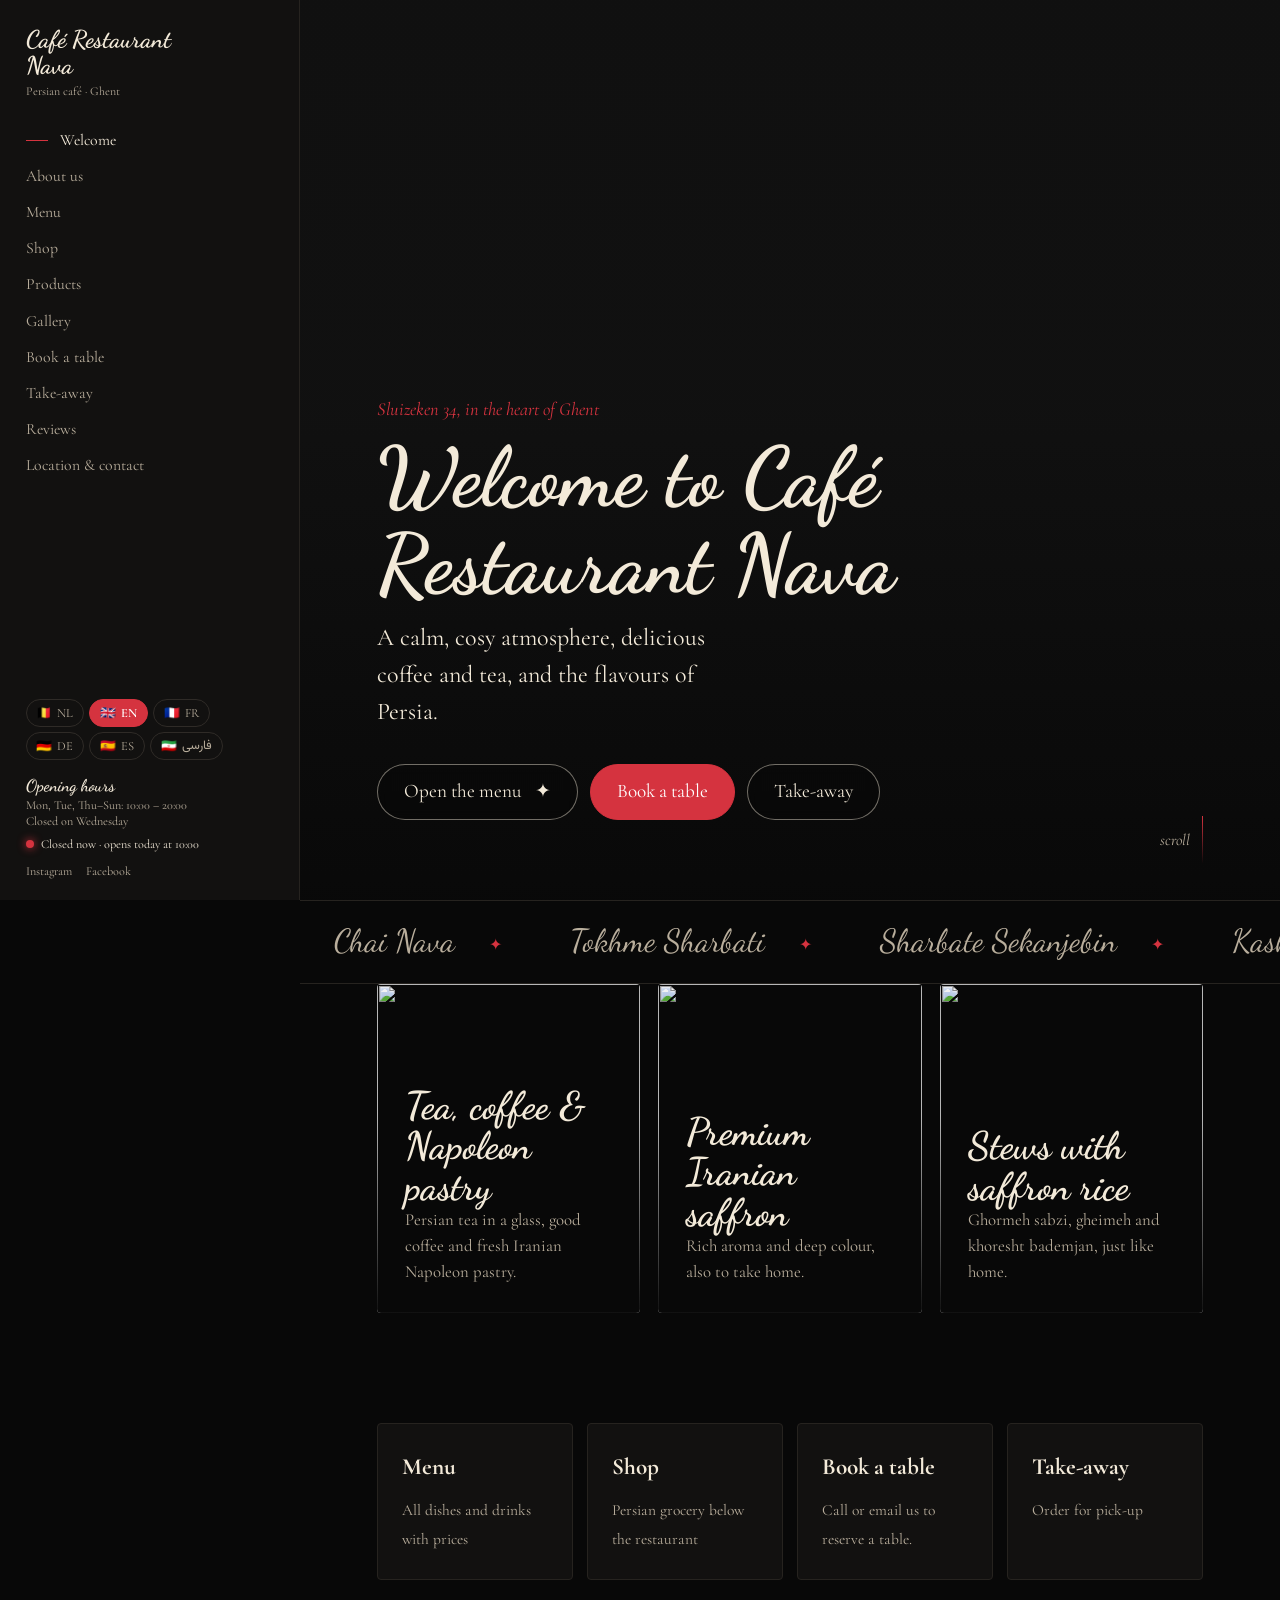
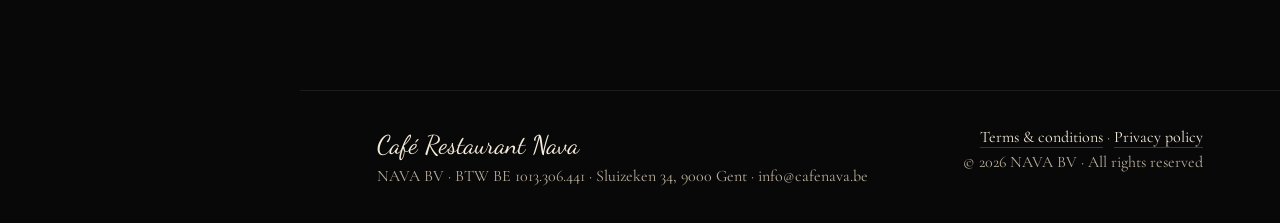
==== commit 704e3a48: "Update Café Nava menu, hours and mobile layout" ====
--- a/index.html
+++ b/index.html
@@ -1,496 +1,61 @@
-<!DOCTYPE html>
-<html lang="nl">
+<!doctype html>
+<html lang="en">
 <head>
 <meta charset="utf-8">
-<meta name="viewport" content="width=device-width, initial-scale=1">
+<meta name="viewport" content="width=device-width,initial-scale=1">
 <title>Café Restaurant Nava — Perzisch café in Gent</title>
-<meta name="description" content="Café Restaurant Nava, Sluizeken 34 Gent. Perzische thee, koffie, mezze, stoofpotten, saffraan en pistaches in een oase van rust.">
-<link rel="preconnect" href="https://fonts.googleapis.com">
+<meta name="description" content="Perzisch café en restaurant aan het Sluizeken 34 in Gent. Koffie, thee, mezze en Perzische gerechten.">
 <link rel="preconnect" href="https://fonts.gstatic.com" crossorigin>
-<link href="https://fonts.googleapis.com/css2?family=Dancing+Script:wght@500;700&family=Cormorant+Garamond:ital,wght@0,400;0,500;0,600;1,400;1,500&display=swap" rel="stylesheet">
-<style>
-:root{
-  --ink:#080808;--coal:#121110;--line:#26231f;
-  --cream:#f3ead9;--dim:#b9ae9c;--saffron:#d5333f;--pom:#b8333f;
-  --paper:#f7f0e3;--paper-ink:#241d17;
-  --sidebar:300px;
-  --script:'Dancing Script','Brush Script MT',cursive;
-  --body:'Cormorant Garamond',Georgia,'Times New Roman',serif;
-}
-*{box-sizing:border-box;margin:0;padding:0}
-html{scroll-behavior:smooth}
-body{background:var(--ink);color:var(--cream);font-family:var(--body);font-size:19px;line-height:1.55;overflow-x:hidden}
-img{display:block;max-width:100%}
-a{color:inherit}
-h1,h2,h3{font-family:var(--script);font-weight:700;line-height:1.05}
-h1{font-size:clamp(2.6rem,6.5vw,5.6rem)}
-h2{font-size:clamp(2.5rem,5vw,4.3rem)}
-h3{font-size:clamp(1.8rem,3vw,2.4rem)}
-p{max-width:62ch}
-:focus-visible{outline:2px solid var(--saffron);outline-offset:3px}
-@media (prefers-reduced-motion:reduce){*{animation:none!important;transition:none!important}html{scroll-behavior:auto}}
+<link rel="stylesheet" href="https://fonts.googleapis.com/css2?family=Dancing+Script:wght@500;700&family=Cormorant+Garamond:ital,wght@0,400;0,500;0,600;1,400;1,500&family=Vazirmatn:wght@400;600;800&display=swap">
+<link rel="stylesheet" href="nava-site.css">
+</head>
+<body data-page="index.html">
 
-/* ---------- sidebar ---------- */
-.side{position:fixed;top:0;bottom:0;left:0;width:var(--sidebar);background:var(--coal);border-right:1px solid var(--line);display:flex;flex-direction:column;padding:34px 36px 24px;z-index:60;overflow:hidden}
-.brand{text-decoration:none;display:block}
-.brand .word{font-family:var(--script);font-size:2.2rem;font-weight:700;line-height:1;color:var(--cream)}
-.brand .sub{font-size:.95rem;color:var(--dim);margin-top:6px}
-.nav{margin-top:30px;display:flex;flex-direction:column}
-.nav a{text-decoration:none;font-size:1.3rem;padding:6px 0;color:var(--dim);display:flex;align-items:center;gap:0;transition:color .3s,gap .35s}
-.nav a::before{content:"";width:0;height:1px;background:var(--saffron);transition:width .35s}
-.nav a:hover,.nav a.active{color:var(--cream);gap:12px}
-.nav a:hover::before,.nav a.active::before{width:22px}
-.langs{margin-top:auto;padding-top:20px;display:flex;gap:5px;flex-wrap:wrap}
-.langs button{background:none;border:1px solid #2f2b27;color:var(--dim);font-family:var(--body);font-size:.95rem;padding:4px 10px;border-radius:999px;cursor:pointer;transition:.3s}
-.langs button:hover{border-color:var(--saffron);color:var(--cream);transform:translateY(-2px)}
-.langs button.on{background:var(--saffron);border-color:var(--saffron);color:#fff;font-weight:600}
-.side .hours{margin-top:16px;font-size:.95rem;color:var(--dim);line-height:1.4}
-.side .hours strong{color:var(--cream);font-weight:600;display:block;font-family:var(--script);font-size:1.4rem}
-.status{display:inline-flex;align-items:center;gap:7px;margin-top:6px;color:var(--cream)}.status::before{content:"";width:8px;height:8px;border-radius:50%;background:#3fb46a;box-shadow:0 0 8px #3fb46a}.status.closed::before{background:var(--saffron);box-shadow:0 0 8px var(--saffron)}
-.side .social{margin-top:12px;display:flex;gap:16px;font-size:.95rem}
-.side .social a{color:var(--dim);text-decoration:none;border-bottom:1px solid transparent;transition:.3s}
-.side .social a:hover{color:var(--saffron);border-color:var(--saffron)}
-.topbar{display:none}
-@media (min-width:901px) and (max-height:720px){.side{padding-top:22px}.brand .word{font-size:2.3rem}.nav{margin-top:18px}.nav a{font-size:1.15rem;padding:4px 0}.side .hours{display:none}}
-
-/* ---------- main ---------- */
-main{margin-left:var(--sidebar)}
-section{padding:110px clamp(28px,6vw,96px)}
-.eyebrow{font-style:italic;color:var(--saffron);font-size:1.15rem;margin-bottom:10px}
-
-/* hero */
-.hero{position:relative;min-height:100vh;padding:0;display:grid;place-items:end start;overflow:hidden;isolation:isolate;background:#111}
-.hero .bg{position:absolute;left:-6%;top:-6%;width:112%;height:112%;object-fit:cover;object-position:center 40%;z-index:-2;animation:drift 24s ease-in-out infinite alternate}
-@keyframes drift{from{transform:translate(0,0) scale(1)}to{transform:translate(-2%,2%) scale(1.07)}}
-.hero::after{content:"";position:absolute;inset:0;background:linear-gradient(180deg,rgba(8,8,8,.1) 0%,rgba(8,8,8,.05) 45%,rgba(8,8,8,.93) 100%);z-index:-1}
-.hero .txt{padding:0 clamp(28px,6vw,96px) 80px}
-.hero .line{overflow:hidden}
-.hero .line>*{transform:translateY(110%);animation:rise 1.1s cubic-bezier(.2,.8,.2,1) forwards}
-.hero .line:nth-child(2)>*{animation-delay:.15s}.hero .line:nth-child(3)>*{animation-delay:.3s}.hero .line:nth-child(4)>*{animation-delay:.45s}
-@keyframes rise{to{transform:none}}
-.hero p{font-size:1.5rem;color:var(--cream);max-width:34ch;margin-top:10px}
-.btn{display:inline-flex;gap:14px;align-items:center;text-decoration:none;font-size:1.2rem;border:1px solid rgba(243,234,217,.45);padding:12px 26px;border-radius:999px;transition:.35s;background:rgba(8,8,8,.35);backdrop-filter:blur(6px);cursor:pointer;font-family:var(--body);color:var(--cream)}
-.btn:hover{background:var(--saffron);color:#fff;border-color:var(--saffron);transform:translateY(-2px)}
-.hero .ctas{display:flex;gap:12px;flex-wrap:wrap;margin-top:34px}
-.btn.solid{background:var(--saffron);border-color:var(--saffron);color:#fff}
-.btn.solid:hover{background:var(--cream);color:#1a1207;border-color:var(--cream)}
-.scrollhint{position:absolute;right:clamp(28px,6vw,96px);bottom:36px;font-style:italic;color:var(--dim);font-size:1rem;display:flex;align-items:center;gap:12px}
-.scrollhint i{width:1px;height:48px;background:linear-gradient(var(--saffron),transparent);animation:pulse 2s infinite}
-@keyframes pulse{50%{opacity:.25}}
-
-/* reveal */
-.rv{opacity:0;transform:translateY(28px);transition:opacity .9s ease,transform .9s cubic-bezier(.2,.8,.2,1)}
-.rv.in{opacity:1;transform:none}
-
-/* marquee */
-.marq{overflow:hidden;border-top:1px solid var(--line);border-bottom:1px solid var(--line);padding:16px 0;white-space:nowrap;font-family:var(--script);font-size:2rem;color:var(--dim)}
-.marq div{display:inline-block;animation:slide 40s linear infinite}
-.marq span{margin:0 34px}.marq span::after{content:"✦";color:var(--saffron);margin-left:34px;font-size:1rem;vertical-align:middle}
-@keyframes slide{to{transform:translateX(-50%)}}
-
-/* intro */
-.intro{display:grid;grid-template-columns:1.05fr .95fr;gap:clamp(40px,6vw,96px);align-items:center}
-.intro .pic{aspect-ratio:4/3;overflow:hidden;border-radius:4px;cursor:zoom-in;position:relative}
-.intro .pic img{width:100%;height:100%;object-fit:cover;transition:transform 1.4s cubic-bezier(.2,.8,.2,1)}
-.intro .pic:hover img{transform:scale(1.05)}
-.intro blockquote{margin-top:34px;padding-left:22px;border-left:2px solid var(--saffron);font-style:italic;font-size:1.3rem}
-.intro .phone{display:inline-block;margin-top:26px;font-family:var(--script);font-size:2rem;text-decoration:none;color:var(--saffron);transition:.3s}
-.intro .phone:hover{letter-spacing:.03em}
-
-/* feature tiles */
-.feat{display:grid;grid-template-columns:repeat(3,1fr);gap:18px;padding-top:0}
-.feat a{position:relative;overflow:hidden;border-radius:4px;aspect-ratio:4/5;display:flex;align-items:flex-end;padding:28px;text-decoration:none;isolation:isolate}
-.feat a img{position:absolute;inset:0;width:100%;height:100%;object-fit:cover;transition:transform 1.4s cubic-bezier(.2,.8,.2,1);z-index:-2}
-.feat a::after{content:"";position:absolute;inset:0;background:linear-gradient(0deg,rgba(8,8,8,.95),rgba(8,8,8,.05) 60%);z-index:-1}
-.feat a:hover img{transform:scale(1.07) rotate(-1deg)}
-.feat a p{color:var(--dim);font-size:1.05rem}
-.feat a h3{transition:transform .5s}
-.feat a:hover h3{transform:translateX(6px)}
-
-/* ---------- menu / book ---------- */
-.menu{background:radial-gradient(60% 50% at 50% 55%,#241c14 0%,var(--ink) 70%);text-align:center;padding-bottom:140px}
-.menu .lead{margin:0 auto;color:var(--dim)}
-.chapters{display:flex;flex-wrap:wrap;justify-content:center;gap:8px;margin:30px auto 44px}
-.chapters button{font-family:var(--body);font-size:1.05rem;background:none;color:var(--dim);border:1px solid #2f2b27;padding:7px 16px;border-radius:999px;cursor:pointer;transition:.3s}
-.chapters button:hover{color:var(--cream);border-color:var(--dim);transform:translateY(-2px)}
-.chapters button.on{color:#fff;background:var(--saffron);border-color:var(--saffron)}
-.stage{perspective:2600px;margin:0 auto;position:relative}
-.book{position:relative;margin:0 auto;transform-style:preserve-3d;transition:transform 1.1s cubic-bezier(.4,.1,.2,1)}
-.sheet{position:absolute;top:0;left:50%;width:50%;height:100%;transform-origin:left center;transform-style:preserve-3d;transition:transform 1.15s cubic-bezier(.45,.05,.2,1);cursor:pointer}
-.sheet.flipped{transform:rotateY(-180deg)}
-.face{position:absolute;inset:0;backface-visibility:hidden;-webkit-backface-visibility:hidden;overflow:hidden;background:var(--paper);color:var(--paper-ink)}
-.face.back{transform:rotateY(180deg)}
-.face.front{border-radius:0 6px 6px 0;background:linear-gradient(90deg,#e4d8c2 0,var(--paper) 7%)}
-.face.back{border-radius:6px 0 0 6px;background:linear-gradient(270deg,#e4d8c2 0,var(--paper) 7%)}
-.book .spine{position:absolute;left:50%;top:0;bottom:0;width:2px;background:rgba(0,0,0,.35);transform:translateX(-1px)}
-.stage .shadow{position:absolute;left:8%;right:8%;bottom:-40px;height:60px;background:radial-gradient(ellipse at center,rgba(0,0,0,.7),transparent 70%);filter:blur(10px);z-index:-1}
-/* menu-card pages */
-.pg{height:100%;padding:28px 26px 20px;display:flex;flex-direction:column;text-align:left;font-size:.98rem;line-height:1.35}
-.pg h3{font-size:2.1rem;color:#1c1611;margin-bottom:2px}
-.pg .fa{font-style:italic;color:#8a6d3b;font-size:.95rem;margin-bottom:6px;padding-bottom:6px;border-bottom:1px solid #d8ccb4}
-.pg .item{display:grid;grid-template-columns:auto 1fr auto;gap:0 10px;align-items:center;padding:5px 0;border-bottom:1px dotted #cbbfa8}
-.pg.dense .item{padding:3px 0}.pg.dense .item .th,.pg.dense .item .noth{width:32px;height:32px}.pg.dense .sub{margin:6px 0 0;font-size:1.3rem}.pg.dense h3{margin-bottom:0}
-.pg .sub{font-family:var(--script);font-size:1.5rem;color:#8a2a32;margin:10px 0 2px;font-weight:700}
-.pg .item:last-of-type{border-bottom:0}
-.pg .item .th{width:40px;height:40px;border-radius:50%;object-fit:cover;cursor:zoom-in;transition:transform .4s;box-shadow:0 2px 6px rgba(0,0,0,.25)}
-.pg .item .th:hover{transform:scale(1.15) rotate(-6deg)}
-.pg .item .noth{width:40px;height:40px;border-radius:50%;background:#e8dcc4;display:grid;place-items:center;color:#a08c66;font-family:var(--script);font-size:1.3rem}
-.pg .item b{font-weight:600;font-size:1.02rem;color:#1c1611;display:block}
-.pg .item small{color:#5e5245;font-size:.84rem;line-height:1.2;display:block}
-.pg .item .pr{font-weight:600;color:#8a2a32;white-space:nowrap;font-size:1.05rem}
-.pg .item .pr.empty{color:#b3a48a;font-weight:400}
-.pg.short .item .th,.pg.short .item .noth{width:58px;height:58px}
-.pg .big{flex:1 1 0;min-height:120px;margin-top:16px;border-radius:4px;overflow:hidden}
-.pg .big img.th{width:100%;height:100%;border-radius:4px;box-shadow:none}
-.pg .big img.th:hover{transform:scale(1.03) rotate(0)}
-.stack .card .pg .big{aspect-ratio:16/10;flex:none}
-.pg .foot{margin-top:auto;padding-top:14px;font-size:.85rem;color:#9b8f7a;text-align:center;font-style:italic}
-.pg.cover{box-shadow:inset 0 0 0 1px rgba(243,234,217,.18),inset 0 0 0 6px #1b1512,inset 0 0 0 7px rgba(213,51,63,.55);background:#1b1512;color:var(--cream);align-items:center;justify-content:center;text-align:center;background-image:radial-gradient(circle at 50% 35%,#3a2b1d,transparent 60%)}
-.pg.cover .w{font-family:var(--script);font-size:2.9rem;padding:0 10px;font-weight:700;line-height:1}
-.pg.cover .s{font-style:italic;color:var(--dim);margin-top:8px;font-size:1.05rem;line-height:1.5}
-.pg.cover .orn{width:60px;height:1px;background:var(--saffron);margin:24px auto}
-.pg.cover .open{position:absolute;bottom:26px;left:0;right:0;font-size:.9rem;color:var(--saffron);font-style:italic}
-.pg.note{align-items:center;justify-content:center;text-align:center;color:#5e5245;font-style:italic}
-.pg.note .w{font-family:var(--script);font-size:2rem;color:#1c1611;font-style:normal;font-weight:700}
-.pg.note p{font-size:1.05rem;margin-top:14px;max-width:28ch}
-.bookctl{display:flex;justify-content:center;align-items:center;gap:22px;margin-top:66px;color:var(--dim);font-style:italic}
-.bookctl button{width:52px;height:52px;border-radius:50%;background:none;border:1px solid #3a3531;color:var(--cream);font-size:1.4rem;cursor:pointer;transition:.3s;font-family:var(--body)}
-.bookctl button:hover{background:var(--saffron);color:#fff;border-color:var(--saffron);transform:scale(1.08)}
-.bookctl button:disabled{opacity:.3;pointer-events:none}
-.stack{display:none}
-.stack .card{position:relative;background:var(--paper);color:var(--paper-ink);border-radius:6px;margin:0 auto 18px;max-width:440px;overflow:hidden;box-shadow:0 20px 40px rgba(0,0,0,.5)}
-.stack .card .pg{height:auto}
-.stack .card .pg.cover{min-height:260px}
-
-/* products */
-.products{padding-top:0}
-.prodgrid{display:grid;grid-template-columns:repeat(auto-fit,minmax(220px,1fr));gap:2px;background:var(--line);border:1px solid var(--line);margin-top:44px}
-.prodgrid article{background:var(--ink);padding:38px 30px 42px;transition:background .5s,transform .5s;position:relative;overflow:hidden}
-.prodgrid article::before{content:"";position:absolute;inset:auto -40px -40px auto;width:120px;height:120px;border-radius:50%;background:radial-gradient(var(--saffron),transparent 70%);opacity:0;transition:.6s}
-.prodgrid article:hover{background:var(--coal)}
-.prodgrid article:hover::before{opacity:.25}
-.prodgrid h3{color:var(--saffron)}
-.prodgrid em{display:block;color:var(--dim);margin:6px 0 12px}
-.prodgrid p{font-size:1.05rem;color:var(--dim)}
-
-/* gallery */
-.gal{padding-top:0}
-.grid{columns:3;column-gap:14px;margin-top:40px}
-.grid figure{aspect-ratio:4/3;break-inside:avoid;margin-bottom:14px;position:relative;overflow:hidden;border-radius:4px;cursor:zoom-in;background:#111;opacity:0;transform:translateY(20px) scale(.97);transition:opacity .8s,transform .8s cubic-bezier(.2,.8,.2,1)}
-.grid figure.in{opacity:1;transform:none}
-.grid figure:nth-child(3n+1){aspect-ratio:1/1}.grid figure:nth-child(4n+2){aspect-ratio:4/5}
-.grid img{width:100%;height:100%;object-fit:cover;transition:transform 1.2s cubic-bezier(.2,.8,.2,1)}
-.grid figure:hover img{transform:scale(1.06)}
-.grid figcaption{position:absolute;left:0;right:0;bottom:0;padding:26px 16px 12px;font-family:var(--script);font-size:1.5rem;background:linear-gradient(transparent,rgba(8,8,8,.85));opacity:0;transform:translateY(8px);transition:.4s}
-.grid figure:hover figcaption{opacity:1;transform:none}
-.lb{position:fixed;inset:0;background:rgba(5,5,5,.94);display:none;place-items:center;z-index:100;padding:30px;cursor:zoom-out}
-.lb.open{display:grid}
-.lb img{max-height:88vh;max-width:92vw;border-radius:4px;box-shadow:0 40px 80px rgba(0,0,0,.6);animation:zoom .45s cubic-bezier(.2,.8,.2,1)}
-@keyframes zoom{from{transform:scale(.85);opacity:0}}
-.lb b{position:absolute;bottom:26px;left:0;right:0;text-align:center;font-family:var(--script);font-size:2rem;font-weight:700}
-.lb .x{position:absolute;top:18px;right:24px;font-size:2rem;color:var(--dim)}
-
-
-
-/* reservation + takeaway */
-.resv{padding-top:0}
-.panel{background:var(--coal);border:1px solid var(--line);border-radius:6px;padding:28px;margin-top:34px;display:grid;gap:14px}
-.panel .row{display:grid;grid-template-columns:repeat(3,1fr);gap:14px}
-.panel .row.two{grid-template-columns:1fr 1fr}
-.panel label{display:grid;gap:6px;font-size:1rem;color:var(--dim)}
-.panel input,.panel select,.panel textarea{background:var(--ink);border:1px solid #2c2926;color:var(--cream);font-family:var(--body);font-size:1.05rem;padding:11px 13px;border-radius:3px;width:100%;color-scheme:dark}
-.panel input:focus,.panel select:focus,.panel textarea:focus{border-color:var(--saffron);outline:none;box-shadow:0 0 0 3px rgba(213,51,63,.18)}
-.panel select option{background:#141312}
-.panel .actions{display:flex;align-items:center;gap:20px;flex-wrap:wrap}
-.panel .hint{color:var(--dim);font-style:italic}
-.err{color:var(--saffron);font-style:italic;min-height:1.2em;margin:0}
-.err:empty{display:none}
-.done{display:none;border-top:1px solid var(--line);padding-top:18px}
-.done.show{display:block;animation:zoom .5s cubic-bezier(.2,.8,.2,1)}
-.done h4{font-family:var(--script);font-size:1.9rem;color:var(--cream)}
-.done pre{white-space:pre-wrap;font-family:var(--body);background:var(--ink);padding:14px;border-radius:4px;margin:12px 0;color:var(--dim);font-size:1rem;line-height:1.45}
-.done .send{display:flex;gap:10px;flex-wrap:wrap}
-.done .send a{text-decoration:none}
-.take{padding-top:0}
-.takewrap{display:grid;grid-template-columns:1.3fr .9fr;gap:28px;margin-top:34px;align-items:start}
-.take .items h3{font-size:1.9rem;color:var(--saffron);margin:26px 0 6px}
-.take .items h3:first-child{margin-top:0}
-.take .it{display:grid;grid-template-columns:auto 1fr auto auto;gap:0 14px;align-items:center;padding:10px 0;border-bottom:1px solid var(--line)}
-.take .it img,.take .it .noth{width:46px;height:46px;border-radius:50%;object-fit:cover;cursor:zoom-in}
-.take .it .noth{background:var(--coal);display:grid;place-items:center;color:var(--dim);font-family:var(--script);font-size:1.4rem;cursor:default}
-.take .it b{display:block;font-weight:600;font-size:1.08rem}
-.take .it small{color:var(--dim);font-size:.92rem;display:block;line-height:1.25}
-.take .it .pr{white-space:nowrap;color:var(--cream)}
-.qty{display:inline-flex;align-items:center;border:1px solid #3a3531;border-radius:999px;overflow:hidden}
-.qty button{width:34px;height:34px;background:none;border:0;color:var(--cream);font-size:1.2rem;cursor:pointer;transition:.25s;font-family:var(--body)}
-.qty button:hover{background:var(--saffron);color:#fff}
-.qty span{min-width:26px;text-align:center;font-weight:600}
-.qty.zero span{color:var(--dim)}
-.cart{position:sticky;top:24px;margin-top:0}
-.cart h3{font-size:2rem;color:var(--cream)}
-.cart .lines{display:grid;gap:6px;max-height:260px;overflow:auto}
-.cart .lines .ln{display:grid;grid-template-columns:1fr auto auto;gap:10px;align-items:center;font-size:1rem}
-.cart .lines .ln .qty{transform:scale(.85);transform-origin:right}
-.cart .empty{color:var(--dim);font-style:italic}
-.cart .total{display:flex;justify-content:space-between;font-size:1.25rem;border-top:1px solid var(--line);padding-top:12px}
-.cart .total b{color:var(--saffron)}
-.cart form{display:grid;gap:12px;margin-top:6px}
-.cartbadge{position:fixed;right:22px;bottom:80px;background:var(--saffron);color:#fff;border-radius:999px;padding:10px 16px;text-decoration:none;font-weight:600;box-shadow:0 10px 30px rgba(0,0,0,.5);opacity:0;transform:translateY(20px);transition:.4s;z-index:50}
-.cartbadge.show{opacity:1;transform:none}
-@media (max-width:900px){.panel .row{grid-template-columns:1fr}.takewrap{grid-template-columns:1fr}.cart{position:static}}
-/* reviews */
-.reviews{padding-top:0;text-align:center}
-.reviews .score{margin:14px auto 0;color:var(--dim);font-size:1.15rem}
-.reviews .stars{color:var(--saffron);letter-spacing:.1em}
-.revgrid{display:grid;grid-template-columns:repeat(auto-fit,minmax(260px,1fr));gap:16px;margin:44px 0 34px;text-align:left}
-.revgrid article{background:var(--coal);border:1px solid var(--line);padding:28px 26px 24px;border-radius:4px;position:relative;transition:transform .5s,border-color .5s}
-.revgrid article:hover{transform:translateY(-6px);border-color:var(--saffron)}
-.revgrid article::before{content:"“";position:absolute;top:6px;left:18px;font-family:var(--script);font-size:4rem;color:var(--saffron);opacity:.5;line-height:1}
-.revgrid p{font-size:1.1rem;font-style:italic;color:var(--cream);margin-top:18px}
-.revgrid small{display:block;margin-top:14px;color:var(--dim)}
-.revgrid .st{color:var(--saffron);letter-spacing:.08em;font-size:.95rem}
-/* instagram */
-.insta{padding-top:0;text-align:center}
-.insta .rv p{margin-left:auto;margin-right:auto}
-.iggrid{display:grid;grid-template-columns:repeat(6,1fr);gap:8px;margin:40px 0 34px}
-.iggrid a{aspect-ratio:1;overflow:hidden;border-radius:3px;position:relative;display:block}
-.iggrid img{width:100%;height:100%;object-fit:cover;transition:transform 1s cubic-bezier(.2,.8,.2,1)}
-.iggrid a::after{content:"◎";position:absolute;inset:0;display:grid;place-items:center;background:rgba(213,51,63,.55);color:#fff;font-size:2rem;opacity:0;transition:.4s}
-.iggrid a:hover::after{opacity:1}.iggrid a:hover img{transform:scale(1.1)}
-@media (max-width:900px){.iggrid{grid-template-columns:repeat(3,1fr)}}
-/* contact */
-.contact{display:grid;grid-template-columns:1fr 1fr;gap:clamp(40px,6vw,96px);background:var(--coal);border-top:1px solid var(--line)}
-.contact .info p{margin-bottom:18px;color:var(--dim);font-size:1.15rem}
-.contact .info a{color:var(--cream);text-decoration:none;border-bottom:1px solid #3a3531;transition:.3s}
-.contact .info a:hover{border-color:var(--saffron);color:var(--saffron)}
-.contact .info strong{display:block;color:var(--cream);font-weight:600}
-.map{aspect-ratio:4/3;border-radius:4px;overflow:hidden;filter:grayscale(1) invert(.9) contrast(.9);border:1px solid #2c2926;margin-top:22px}
-.map iframe{width:100%;height:100%;border:0}
-form{display:grid;gap:14px;margin-top:24px}
-form label{display:grid;gap:6px;font-size:1rem;color:var(--dim)}
-form input,form textarea{background:var(--ink);border:1px solid #2c2926;color:var(--cream);font-family:var(--body);font-size:1.1rem;padding:12px 14px;border-radius:3px;transition:.3s}
-form input:focus,form textarea:focus{border-color:var(--saffron);outline:none;box-shadow:0 0 0 3px rgba(213,51,63,.18)}
-form textarea{min-height:140px;resize:vertical}
-form button{justify-self:start;font-family:var(--body);font-size:1.15rem;background:var(--saffron);color:#fff;border:0;padding:12px 30px;border-radius:999px;cursor:pointer;font-weight:600;transition:.3s}
-form button:hover{background:var(--cream);color:#1a1207;transform:translateY(-2px)}
-footer{margin-left:var(--sidebar);padding:34px clamp(28px,6vw,96px);display:flex;justify-content:space-between;gap:20px;flex-wrap:wrap;color:var(--dim);font-size:1rem;border-top:1px solid #1d1b19}
-footer .w{font-family:var(--script);font-size:1.6rem;color:var(--cream)}
-footer .legal{text-align:right}footer .legal a{color:var(--cream);text-decoration:none;border-bottom:1px solid #3a3531;transition:.3s}footer .legal a:hover{color:var(--saffron);border-color:var(--saffron)}
-@media (max-width:900px){footer .legal{text-align:left}}
-.modal{position:fixed;inset:0;background:rgba(5,5,5,.9);display:none;place-items:center;z-index:110;padding:24px}
-.modal.open{display:grid}
-.modal .box{background:var(--coal);border:1px solid var(--line);border-radius:6px;max-width:760px;width:100%;max-height:88vh;overflow:auto;padding:38px 40px;position:relative;animation:zoom .4s cubic-bezier(.2,.8,.2,1)}
-.modal .close{position:absolute;top:14px;right:16px;background:none;border:0;color:var(--dim);font-size:1.4rem;cursor:pointer}
-.modal h2{font-size:2.4rem;margin-bottom:6px}.modal h3{font-size:1.6rem;color:var(--saffron);margin:22px 0 6px}
-.modal p,.modal li{color:var(--dim);font-size:1.05rem;max-width:none}.modal ul{padding-left:22px}
-.modal .meta{font-style:italic;color:var(--dim);font-size:.95rem}
-.totop{position:fixed;right:22px;bottom:22px;width:46px;height:46px;border-radius:50%;background:var(--saffron);color:#fff;border:0;font-size:1.3rem;cursor:pointer;opacity:0;transform:translateY(20px);transition:.4s;z-index:50}
-.totop.show{opacity:1;transform:none}
-
-/* ---------- responsive ---------- */
-@media (max-width:1100px){.grid{columns:2}.feat{grid-template-columns:1fr 1fr}}
-@media (max-width:900px){
-  :root{--sidebar:0px}
-  .side{transform:translateX(-100%);transition:transform .5s cubic-bezier(.2,.8,.2,1);width:min(320px,86vw);padding-top:90px}
-  .side.open{transform:none;overflow-y:auto;box-shadow:40px 0 80px rgba(0,0,0,.6)}
-  .topbar{display:flex;position:fixed;top:0;left:0;right:0;height:64px;z-index:70;align-items:center;justify-content:space-between;padding:0 20px;background:linear-gradient(rgba(8,8,8,.92),rgba(8,8,8,0));backdrop-filter:blur(8px)}
-  .topbar .word{font-family:var(--script);font-size:1.5rem;font-weight:700;text-decoration:none;color:var(--cream)}
-  .burger{width:44px;height:44px;background:none;border:0;cursor:pointer;display:grid;place-items:center}
-  .burger span{display:block;width:26px;height:2px;background:var(--cream);margin:3px 0;transition:.4s}
-  .burger.x span:nth-child(1){transform:translateY(8px) rotate(45deg)}.burger.x span:nth-child(2){opacity:0}.burger.x span:nth-child(3){transform:translateY(-8px) rotate(-45deg)}
-  .intro,.contact{grid-template-columns:1fr}
-  .stage,.bookctl{display:none}.stack{display:block}
-  section{padding:90px 24px}.hero .txt{padding:0 24px 70px}
-}
-@media (max-width:600px){.grid{columns:1}.feat{grid-template-columns:1fr}}
-</style>
-</head>
-<body>
-
-<div class="topbar"><a class="word" href="#top">Café Restaurant Nava</a><button class="burger" id="burger" aria-label="Menu"><span></span><span></span><span></span></button></div>
+<div class="topbar"><a class="word" href="index.html">Café Restaurant Nava</a><button class="burger" id="burger" aria-label="Menu" aria-controls="side" aria-expanded="false"><span></span><span></span><span></span></button></div>
 
 <aside class="side" id="side">
-  <a class="brand" href="#top"><div class="word">Café Restaurant<br>Nava</div><div class="sub" data-i18n="brand_sub">Perzisch café · Gent</div></a>
+  <a class="brand" href="index.html"><div class="word">Café Restaurant<br>Nava</div><div class="sub" data-i18n="brand_sub">Perzisch café · Gent</div></a>
   <nav class="nav" id="nav">
-    <a href="#top" data-i18n="nav_home">Welkom</a>
-    <a href="#over" data-i18n="nav_about">Over ons</a>
-    <a href="#menu" data-i18n="nav_menu">Menukaart</a>
-    <a href="#producten" data-i18n="nav_products">Producten</a>
-    <a href="#galerij" data-i18n="nav_gallery">Galerij</a>
-    <a href="#reserveren" data-i18n="nav_res">Reserveren</a>
-    <a href="#afhalen" data-i18n="nav_take">Afhalen</a>
-    <a href="#reviews" data-i18n="nav_reviews">Reviews</a>
-    <a href="#instagram">Instagram</a>
-    <a href="#contact" data-i18n="nav_contact">Locatie &amp; contact</a>
+    <a href="index.html" data-p="index.html" data-i18n="nav_home">Welkom</a>
+    <a href="over.html" data-p="over.html" data-i18n="nav_about">Over ons</a>
+    <a href="menu.html" data-p="menu.html" data-i18n="nav_menu">Menukaart</a>
+    <a href="winkel.html" data-p="winkel.html" data-i18n="nav_shop">Winkel</a>
+    <a href="producten.html" data-p="producten.html" data-i18n="nav_products">Producten</a>
+    <a href="galerij.html" data-p="galerij.html" data-i18n="nav_gallery">Galerij</a>
+    <a href="reserveren.html" data-p="reserveren.html" data-i18n="nav_res">Reserveren</a>
+    <a href="afhalen.html" data-p="afhalen.html" data-i18n="nav_take">Afhalen</a>
+    <a href="reviews.html" data-p="reviews.html" data-i18n="nav_reviews">Reviews</a>
+    <a href="contact.html" data-p="contact.html" data-i18n="nav_contact">Locatie & contact</a>
   </nav>
-  <div class="langs" id="langs"><button data-lang="nl">NL</button><button data-lang="en">EN</button><button data-lang="fr">FR</button><button data-lang="de">DE</button><button data-lang="es">ES</button></div>
-  <div class="hours"><strong data-i18n="hours_t">Openingsuren</strong><span data-i18n="hours_1">Ma, di, do, vr, za, zo: 10:00 – 19:00</span><br><span data-i18n="hours_2">Woensdag gesloten</span><br><span class="status" id="status"></span></div>
+  <div class="langs" id="langs"><button data-lang="nl">NL</button><button data-lang="en">EN</button><button data-lang="fr">FR</button><button data-lang="de">DE</button><button data-lang="es">ES</button><button data-lang="fa" lang="fa">فارسی</button></div>
+  <div class="hours"><strong data-i18n="hours_t">Openingsuren</strong><span data-i18n="hours_1">Ma, di, do, vr, za, zo: 10:00 – 20:00</span><br><span data-i18n="hours_2">Woensdag gesloten</span><br><span class="status" id="status"></span></div>
   <div class="social"><a href="https://www.instagram.com/cafenava.be/" target="_blank" rel="noopener">Instagram</a><a href="https://www.facebook.com/CafeNava.be/" target="_blank" rel="noopener">Facebook</a></div>
 </aside>
 
 <main id="top">
   <section class="hero">
-    <img class="bg" src="img/buitenkant.jpg" alt="">
+    <img class="bg" src="https://cafenava.be/img/d/hero_01.webp" alt="">
     <div class="txt">
       <div class="line"><div class="eyebrow" data-i18n="hero_eye">Sluizeken 34, in het hart van Gent</div></div>
       <div class="line"><h1 data-i18n="hero_h">Welkom bij Café Restaurant Nava</h1></div>
       <div class="line"><p data-i18n="hero_p">Een rustige en gezellige sfeer, heerlijke koffie en thee en de smaken van Perzië.</p></div>
-      <div class="line"><div class="ctas"><a class="btn" href="#menu"><span data-i18n="hero_cta">Open de menukaart</span> ✦</a><a class="btn solid" href="#reserveren" data-i18n="nav_res">Reserveren</a><a class="btn" href="#afhalen" data-i18n="nav_take">Afhalen</a></div></div>
+      <div class="line"><div class="ctas"><a class="btn" href="menu.html"><span data-i18n="hero_cta">Open de menukaart</span> ✦</a><a class="btn solid" href="reserveren.html" data-i18n="nav_res">Reserveren</a><a class="btn" href="afhalen.html" data-i18n="nav_take">Afhalen</a></div></div>
     </div>
     <div class="scrollhint"><span data-i18n="scroll">scroll</span><i></i></div>
   </section>
-
   <div class="marq" aria-hidden="true"><div id="marq"></div></div>
-
-  <section id="over" class="intro">
-    <div class="rv">
-      <div class="eyebrow" data-i18n="about_eye">Over ons</div>
-      <h2 data-i18n="about_h">Een oase van rust in Gent</h2>
-      <p style="margin-top:22px" data-i18n="about_p1"></p>
-      <p style="margin-top:14px" data-i18n="about_p2"></p>
-      <blockquote data-i18n="about_q"></blockquote>
-      <a class="phone" href="tel:+3293869065">09 386 90 65</a>
-    </div>
-    <div class="pic rv" data-lb="hero_02" data-cap="Mezze"><img src="" data-img="hero_02" alt="Mezze bij Café Restaurant Nava"></div>
+  <section class="feat rv">
+    <a href="menu.html"><img src="" data-img="dookh" alt=""><div><h3 data-i18n="f1_h">Thee, koffie &amp; Napoleongebak</h3><p data-i18n="f1_p"></p></div></a>
+    <a href="producten.html"><img src="" data-img="kashke_e_badamjaan" alt=""><div><h3 data-i18n="f2_h">Premium Iraanse saffraan</h3><p data-i18n="f2_p"></p></div></a>
+    <a href="menu.html"><img src="" data-img="chormehsabsi" alt=""><div><h3 data-i18n="f3_h">Stoofpotten met saffraanrijst</h3><p data-i18n="f3_p"></p></div></a>
+  </section>
+  <section class="quick">
+    <a class="qc" href="menu.html"><b data-i18n="nav_menu">Menukaart</b><span data-i18n="q_menu"></span></a>
+    <a class="qc" href="winkel.html"><b data-i18n="nav_shop">Winkel</b><span data-i18n="q_shop"></span></a>
+    <a class="qc" href="reserveren.html"><b data-i18n="nav_res">Reserveren</b><span data-i18n="q_res"></span></a>
+    <a class="qc" href="afhalen.html"><b data-i18n="nav_take">Afhalen</b><span data-i18n="q_take"></span></a>
   </section>
 
-  <section class="feat rv">
-    <a href="#menu" data-go="0"><img src="" data-img="dookh" alt=""><div><h3 data-i18n="f1_h">Thee, koffie &amp; Napoleongebak</h3><p data-i18n="f1_p"></p></div></a>
-    <a href="#producten"><img src="" data-img="kashke_e_badamjaan" alt=""><div><h3 data-i18n="f2_h">Premium Iraanse saffraan</h3><p data-i18n="f2_p"></p></div></a>
-    <a href="#menu" data-go="8"><img src="" data-img="chormehsabsi" alt=""><div><h3 data-i18n="f3_h">Stoofpotten met saffraanrijst</h3><p data-i18n="f3_p"></p></div></a>
-  </section>
-
-  <section id="menu" class="menu">
-    <div class="rv">
-      <div class="eyebrow" data-i18n="menu_eye">Menukaart</div>
-      <h2 data-i18n="menu_h">Blader door de kaart</h2>
-      <p class="lead" data-i18n="menu_lead"></p>
-    </div>
-    <div class="chapters" id="chapters"></div>
-    <div class="stage" id="stage"><div class="book" id="book"><div class="spine"></div></div><div class="shadow"></div></div>
-    <div class="bookctl"><button id="prev" aria-label="previous">‹</button><span id="pgnum"></span><button id="next" aria-label="next">›</button></div>
-    <div class="stack" id="stack"></div>
-  </section>
-
-  <section id="producten" class="products">
-    <div class="rv">
-      <div class="eyebrow" data-i18n="prod_eye">Iraanse producten</div>
-      <h2 data-i18n="prod_h">Kwaliteit uit Iran</h2>
-      <p style="margin-top:18px;color:var(--dim)" data-i18n="prod_p"></p>
-    </div>
-    <div class="prodgrid rv">
-      <article><h3 data-i18n="p5_h">Saffraan</h3><em data-i18n="p5_e"></em><p data-i18n="p5_p"></p></article>
-      <article><h3 data-i18n="p1_h">Pistaches</h3><em data-i18n="p1_e"></em><p data-i18n="p1_p"></p></article>
-      <article><h3 data-i18n="p2_h">Rijst</h3><em data-i18n="p2_e"></em><p data-i18n="p2_p"></p></article>
-      <article><h3 data-i18n="p3_h">Dranken</h3><em data-i18n="p3_e"></em><p data-i18n="p3_p"></p></article>
-      <article><h3 data-i18n="p4_h">Conserven</h3><em data-i18n="p4_e"></em><p data-i18n="p4_p"></p></article>
-      <article><h3 data-i18n="p6_h">Napoleongebak</h3><em data-i18n="p6_e"></em><p data-i18n="p6_p"></p></article>
-    </div>
-  </section>
-
-  <section id="galerij" class="gal">
-    <div class="rv"><div class="eyebrow" data-i18n="gal_eye">Galerij</div><h2 data-i18n="gal_h">De plek, de mensen en het eten</h2></div>
-    <div class="grid" id="grid"></div>
-  </section>
-
-  <section id="reserveren" class="resv">
-    <div class="rv">
-      <div class="eyebrow" data-i18n="res_eye">Reserveren</div>
-      <h2 data-i18n="res_h">Reserveer een tafel</h2>
-      <p style="color:var(--dim);margin-top:14px" data-i18n="res_p">Kies een dag en uur binnen onze openingsuren. U krijgt van ons een bevestiging via telefoon of e-mail.</p>
-    </div>
-    <form id="resform" class="panel rv" novalidate>
-      <div class="row">
-        <label><span data-i18n="r_date">Datum</span><input type="date" name="date" id="rdate" required></label>
-        <label><span data-i18n="r_time">Uur</span><select name="time" id="rtime" required></select></label>
-        <label><span data-i18n="r_people">Personen</span><select name="people" id="rpeople"></select></label>
-      </div>
-      <div class="row">
-        <label><span data-i18n="f_name">Naam</span><input name="name" required></label>
-        <label><span data-i18n="r_phone">Telefoon</span><input name="phone" type="tel" required></label>
-        <label><span data-i18n="f_mail">E-mail</span><input name="email" type="email"></label>
-      </div>
-      <label><span data-i18n="r_note">Opmerking (allergieën, kinderstoel, verjaardag …)</span><textarea name="note" rows="2"></textarea></label>
-      <p class="err" id="rerr"></p>
-      <div class="actions">
-        <button type="submit" class="btn solid" data-i18n="r_btn">Reservatie aanvragen</button>
-        <span class="hint" data-i18n="r_hint">Liever bellen? 09 386 90 65</span>
-      </div>
-      <div class="done" id="rdone"></div>
-    </form>
-  </section>
-
-  <section id="afhalen" class="take">
-    <div class="rv">
-      <div class="eyebrow" data-i18n="t_eye">Take-away</div>
-      <h2 data-i18n="t_h">Bestel om af te halen</h2>
-      <p style="color:var(--dim);margin-top:14px" data-i18n="t_p">Kies uw gerechten, geef een afhaaluur op en stuur de bestelling door. Betalen doet u bij het afhalen in het café.</p>
-    </div>
-    <div class="takewrap rv">
-      <div class="items" id="takeitems"></div>
-      <aside class="cart panel" id="cart">
-        <h3 data-i18n="t_cart">Uw bestelling</h3>
-        <div class="lines" id="lines"><p class="empty" data-i18n="t_empty">Nog niets gekozen. Klik op + bij een gerecht.</p></div>
-        <div class="total"><span data-i18n="t_total">Totaal</span><b id="total">€ 0,00</b></div>
-        <form id="takeform" novalidate>
-          <div class="row two">
-            <label><span data-i18n="r_date">Datum</span><input type="date" name="date" id="tdate" required></label>
-            <label><span data-i18n="t_time">Afhaaluur</span><select name="time" id="ttime" required></select></label>
-          </div>
-          <label><span data-i18n="f_name">Naam</span><input name="name" required></label>
-          <label><span data-i18n="r_phone">Telefoon</span><input name="phone" type="tel" required></label>
-          <label><span data-i18n="r_note2">Opmerking</span><input name="note"></label>
-          <p class="err" id="terr"></p>
-          <button type="submit" class="btn solid" style="width:100%;justify-content:center" data-i18n="t_btn">Bestelling doorsturen</button>
-          <div class="done" id="tdone"></div>
-        </form>
-      </aside>
-    </div>
-  </section>
-
-  <section id="reviews" class="reviews">
-    <div class="rv">
-      <div class="eyebrow" data-i18n="rev_eye">Reviews</div>
-      <h2 data-i18n="rev_h">Wat onze gasten zeggen</h2>
-      <p class="score"><span class="stars">★★★★★</span> <b>4,5 / 5</b> <span data-i18n="rev_n">op basis van 51 Google-recensies</span></p>
-    </div>
-    <div class="revgrid rv" id="revgrid"></div>
-    <a class="btn rv" href="https://www.google.com/maps/search/?api=1&query=Caf%C3%A9+Nava+Sluizeken+34+Gent&query_place_id=ChIJ2zkLhTlxw0cR_0ACGpghqug" target="_blank" rel="noopener"><span data-i18n="rev_btn">Lees alle recensies op Google</span> ✦</a>
-  </section>
-
-  <section id="instagram" class="insta">
-    <div class="rv">
-      <div class="eyebrow">Instagram</div>
-      <h2 data-i18n="ig_h">Volg ons op Instagram</h2>
-      <p style="color:var(--dim);margin-top:14px" data-i18n="ig_p">Nieuwe gerechten, de sfeer in het café en speciale momenten: volg @cafenava.be.</p>
-    </div>
-    <div class="iggrid rv" id="iggrid"></div>
-    <a class="btn rv" href="https://www.instagram.com/cafenava.be/" target="_blank" rel="noopener">@cafenava.be ✦</a>
-  </section>
-
-  <section id="contact" class="contact">
-    <div class="info rv">
-      <div class="eyebrow" data-i18n="c_eye">Locatie &amp; contact</div>
-      <h2 data-i18n="c_h">Waar u ons kunt vinden</h2>
-      <p style="margin-top:22px"><strong data-i18n="c_addr_t">Ons adres</strong><a href="https://www.google.com/maps/search/?api=1&query=Sluizeken+34,+9000+Gent" target="_blank" rel="noopener">Sluizeken 34, 9000 Gent</a></p>
-      <p><strong data-i18n="c_tel_t">Telefoon</strong><a href="tel:+3293869065">09 386 90 65</a><br><a href="tel:+32494617413">0494 61 74 13</a></p>
-      <p><strong>E-mail</strong><a href="mailto:info@cafenava.be">info@cafenava.be</a></p>
-      <p><strong data-i18n="c_company">Onderneming</strong>NAVA BV · BTW BE 1013.306.441</p>
-      <p><strong data-i18n="hours_t">Openingsuren</strong><span data-i18n="hours_1"></span><br><span data-i18n="hours_2"></span></p>
-      <div class="map"><iframe title="map" loading="lazy" src="https://www.google.com/maps?q=Sluizeken+34,+9000+Gent&output=embed"></iframe></div>
-    </div>
-    <div class="rv" style="transition-delay:.15s">
-      <h3 data-i18n="c_form_h">Neem contact op</h3>
-      <p style="color:var(--dim);margin-top:10px" data-i18n="c_form_p"></p>
-      <form id="form">
-        <label><span data-i18n="f_name">Naam</span><input name="name" required></label>
-        <label><span data-i18n="f_mail">E-mail</span><input name="email" type="email" required></label>
-        <label><span data-i18n="f_subj">Onderwerp</span><input name="subject" required></label>
-        <label><span data-i18n="f_msg">Bericht</span><textarea name="message"></textarea></label>
-        <button type="submit" data-i18n="f_send">Verstuur</button>
-      </form>
-    </div>
-  </section>
 </main>
 
 <footer>
@@ -499,491 +64,11 @@
 </footer>
 <div class="modal" id="modal"><div class="box"><button class="close" id="mclose" aria-label="close">✕</button><div id="mbody"></div></div></div>
 <button class="totop" id="totop" aria-label="top">↑</button>
-<a class="cartbadge" id="cartbadge" href="#afhalen"></a>
+<a class="cartbadge" id="cartbadge" href="afhalen.html"></a>
 <div class="lb" id="lb"><span class="x">✕</span><img alt=""><b></b></div>
 
-<script>
-/* ====== FOTO'S (ingebouwd, zodat ze overal laden) ====== */
-const IMG = {"ablimo": "[data-uri]", "bandari": "[data-uri]", "cheirmeh": "[data-uri]", "chormehsabsi": "[data-uri]", "dookh": "[data-uri]", "dopiazeh_kip": "[data-uri]", "dopiazek_beef": "[data-uri]